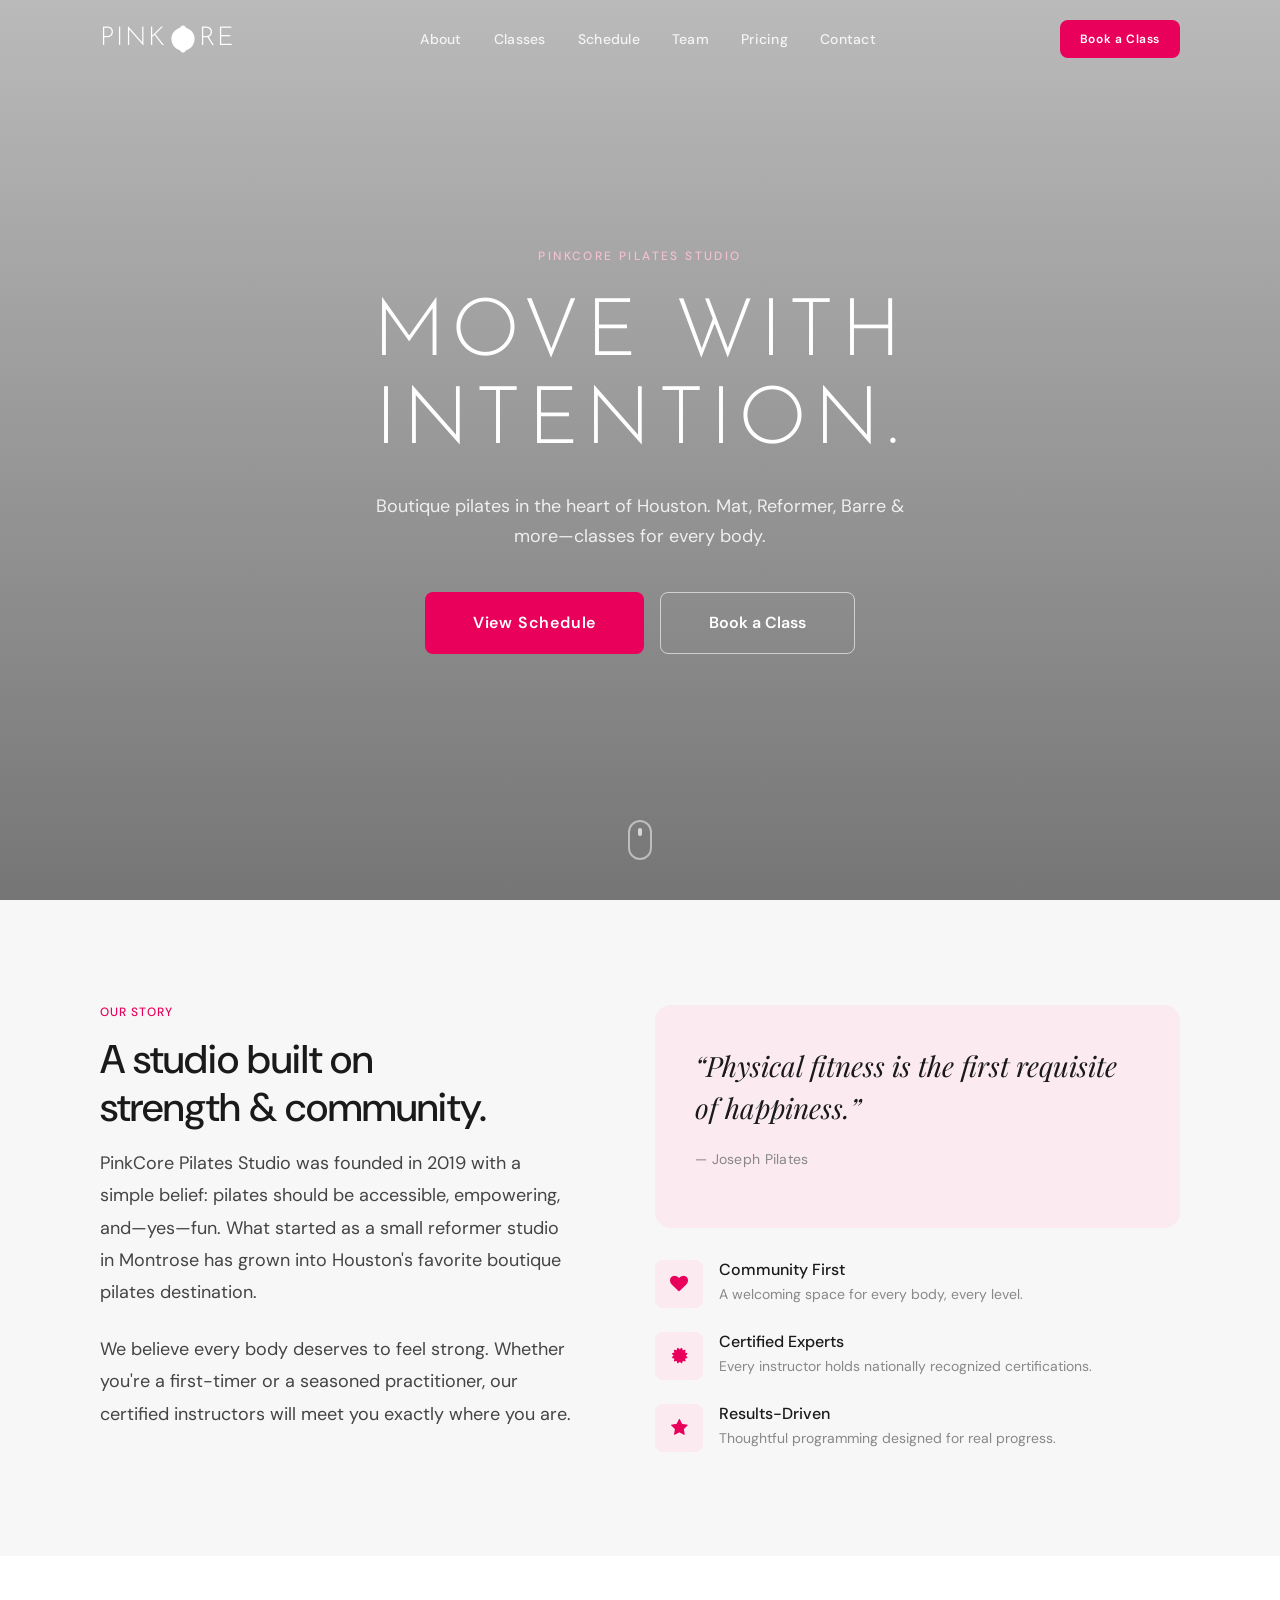
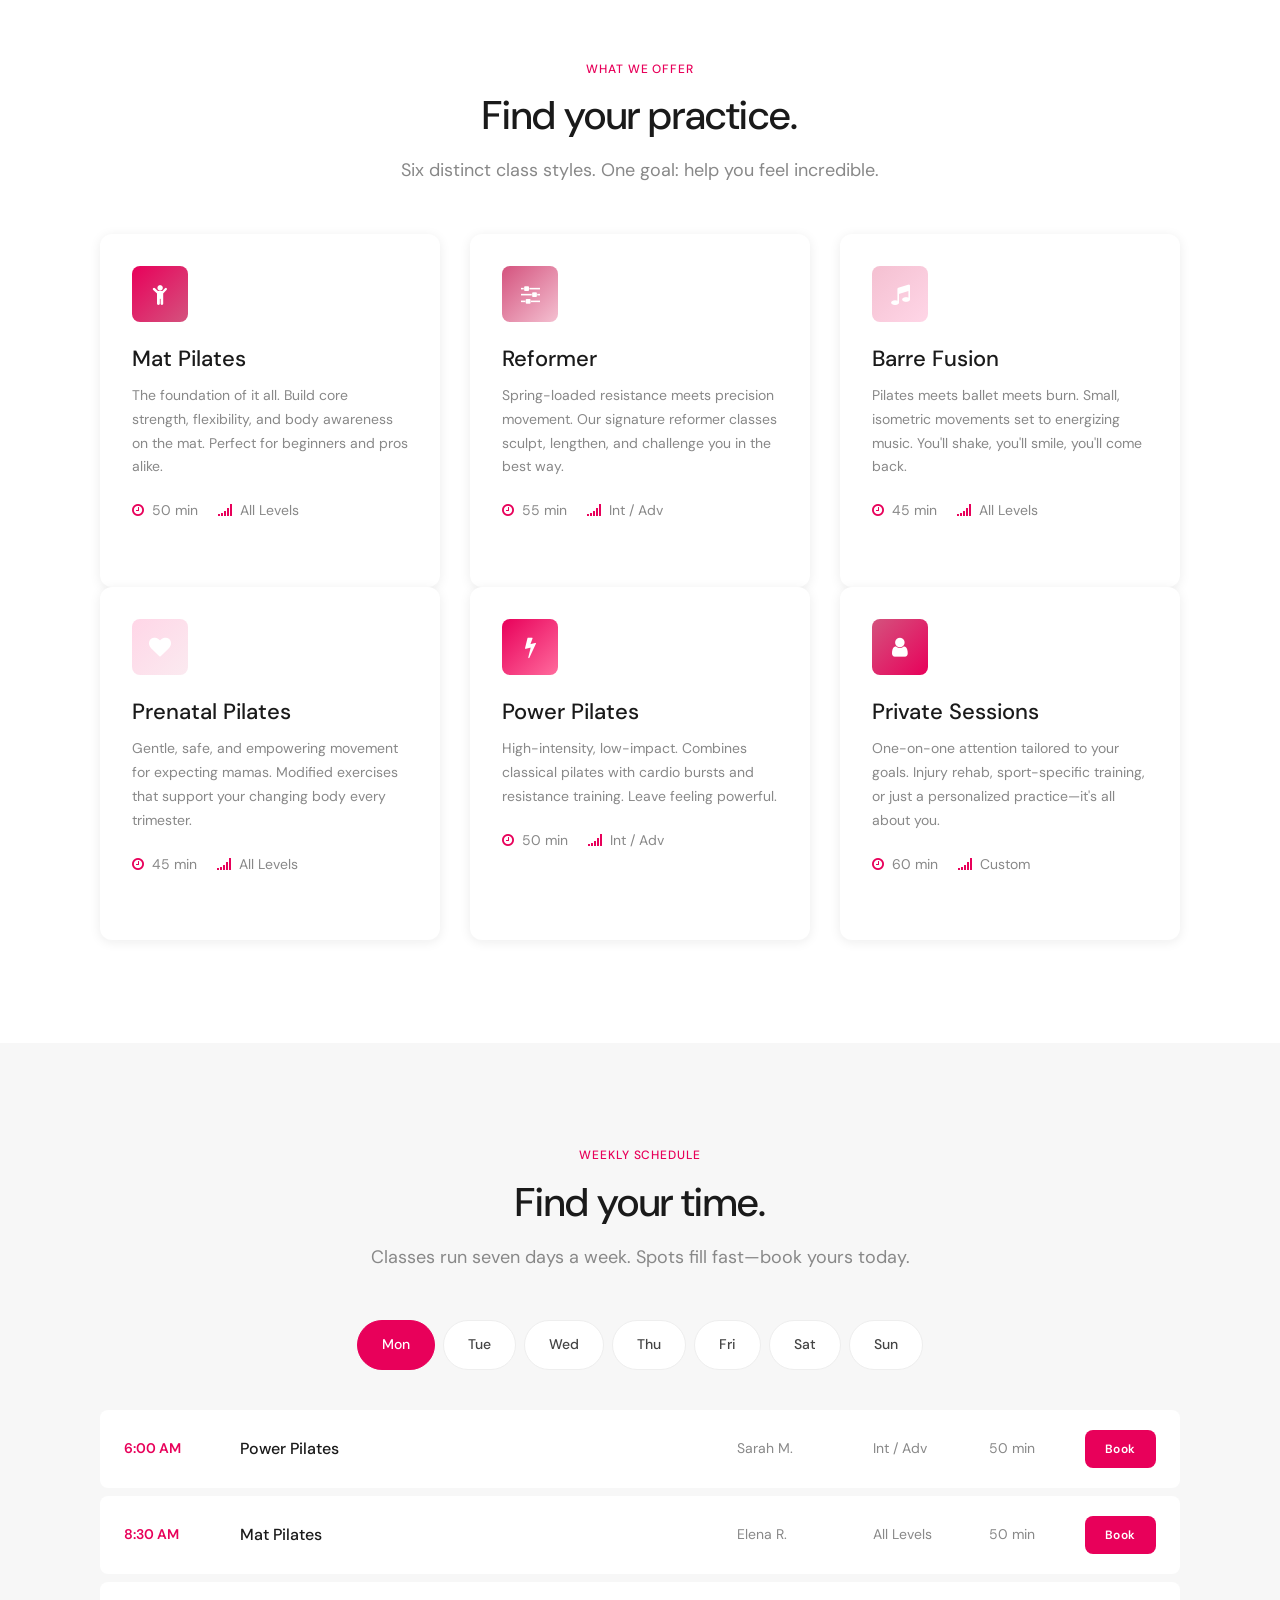
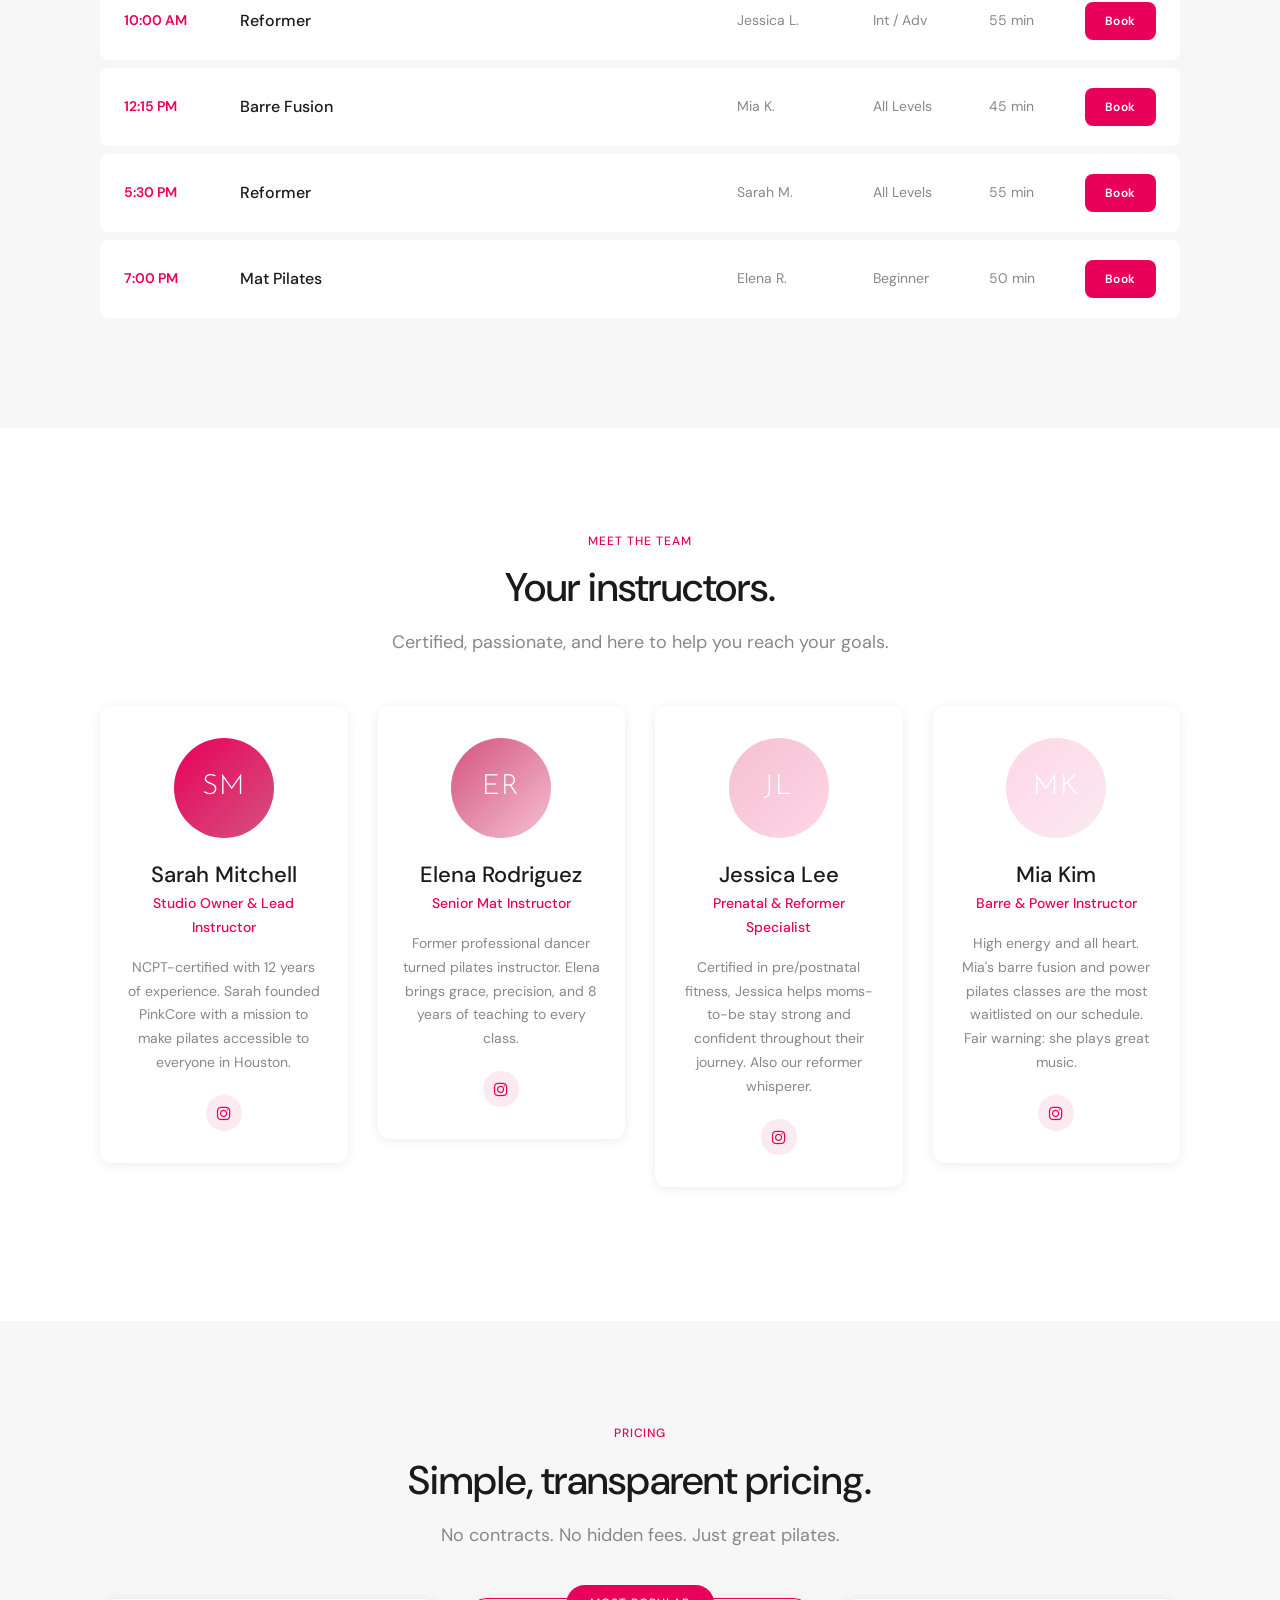
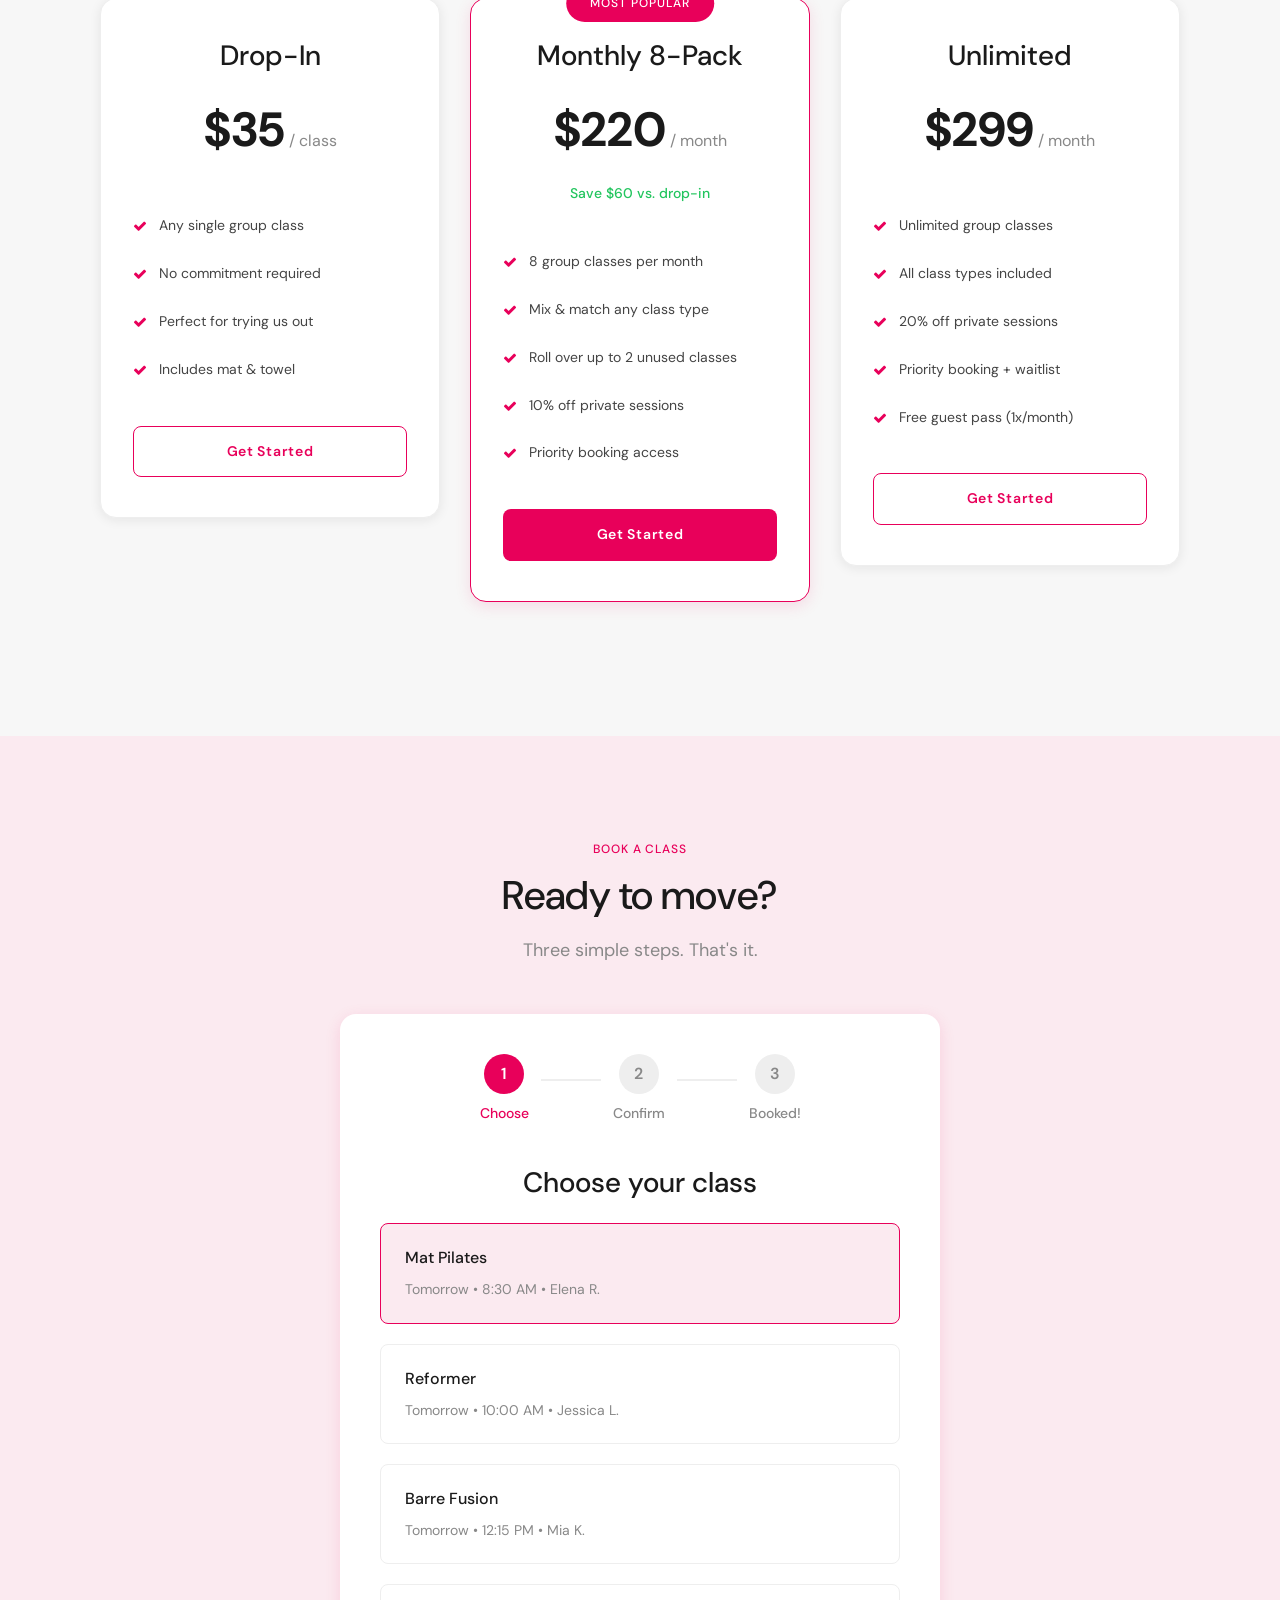
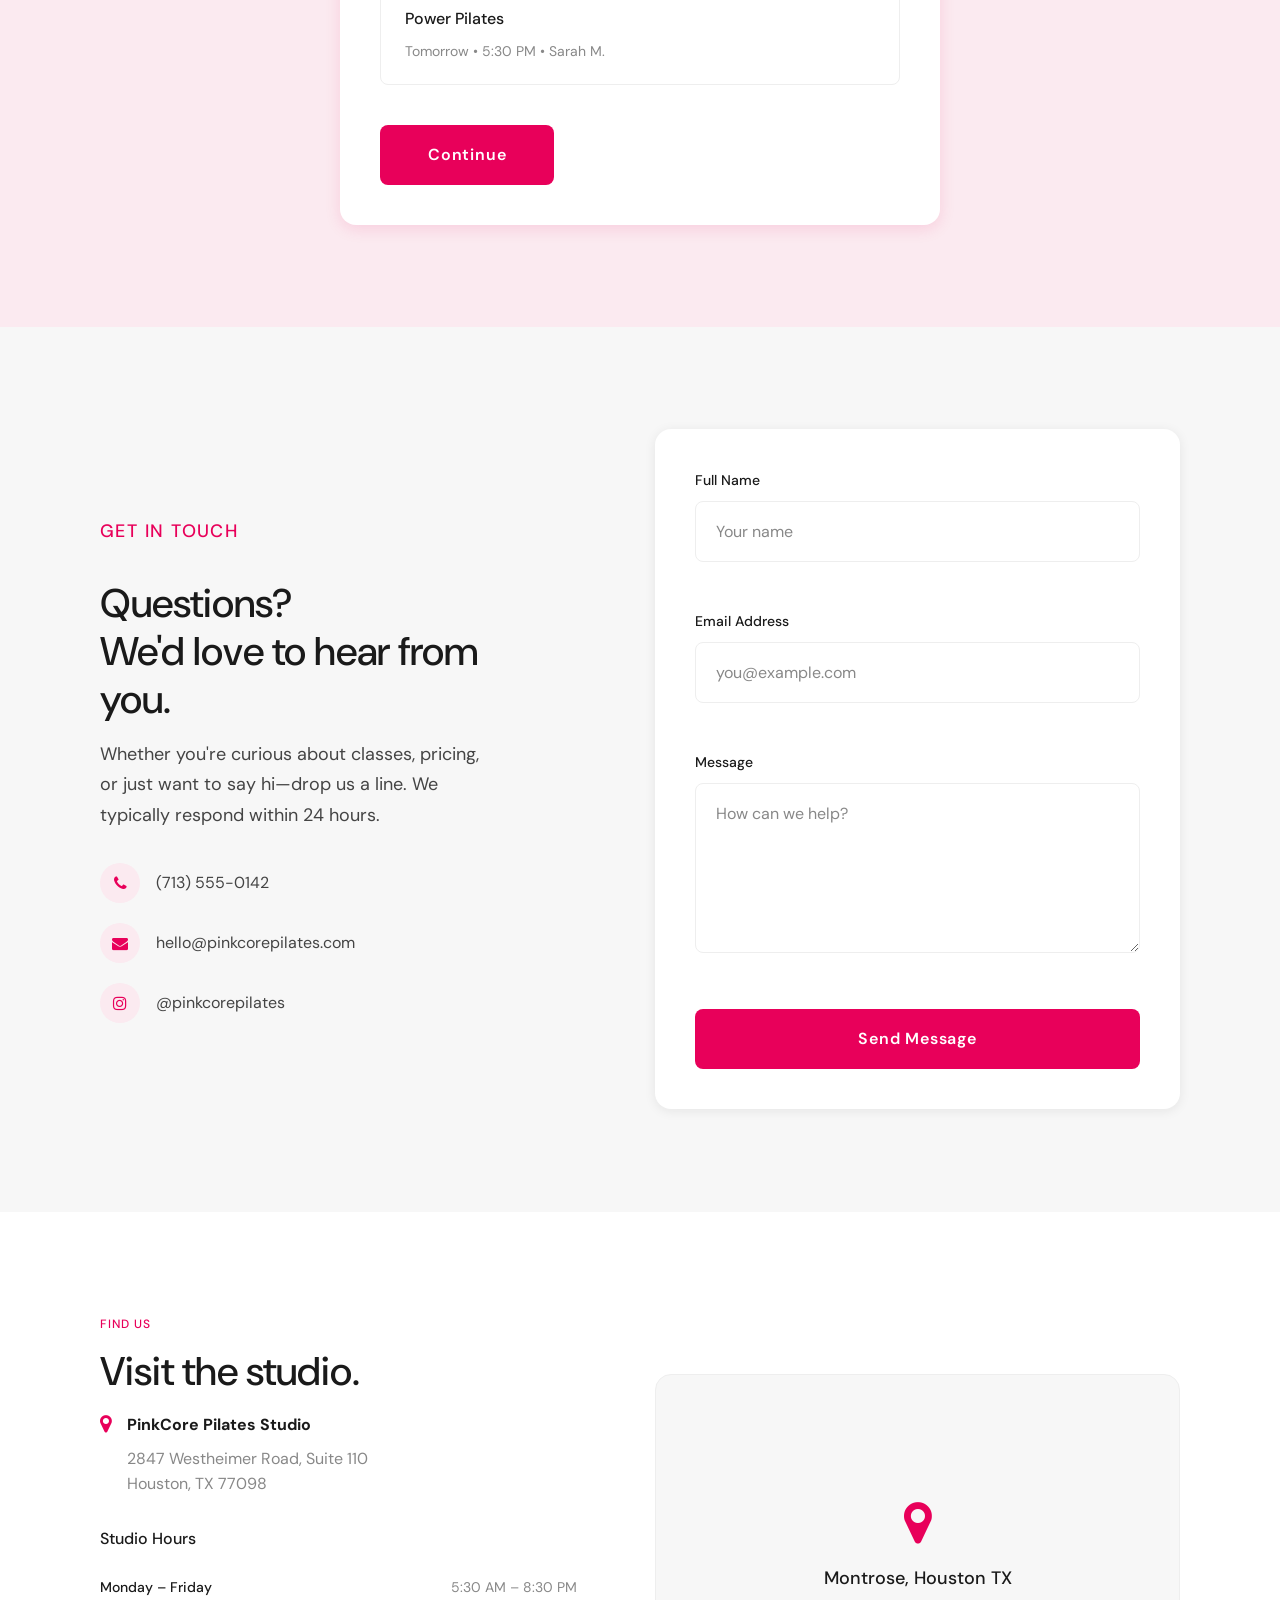
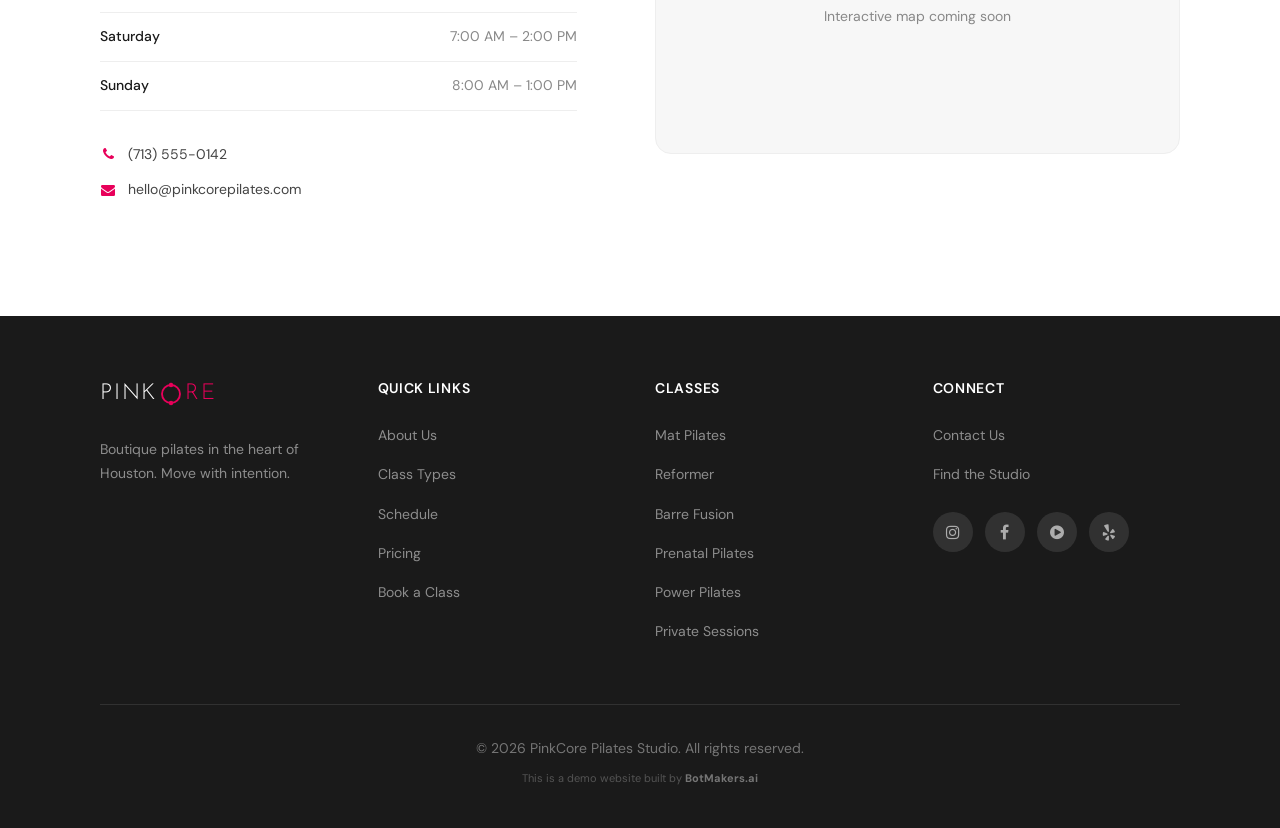
==== index.html @ 5d44932d "feat: build PinkCore Pilates Studio demo website Complete single-page static site with 11 sections: " ====
<!DOCTYPE html>
<html lang="en">
<head>
  <meta charset="UTF-8">
  <meta name="viewport" content="width=device-width, initial-scale=1.0">
  <title>PinkCore Pilates Studio — Houston, TX</title>
  <meta name="description" content="Boutique pilates studio in Houston, TX. Mat, Reformer, Barre, Prenatal & Private sessions. Book your class today.">

  <!-- Fonts -->
  <link rel="preconnect" href="https://fonts.googleapis.com">
  <link rel="preconnect" href="https://fonts.gstatic.com" crossorigin>
  <link href="https://fonts.googleapis.com/css2?family=DM+Sans:ital,opsz,wght@0,9..40,300;0,9..40,400;0,9..40,500;0,9..40,600;0,9..40,700;1,9..40,400&family=Josefin+Sans:wght@300;400;600&family=Playfair+Display:ital,wght@0,400;0,500;1,400&display=swap" rel="stylesheet">

  <!-- CSS -->
  <link rel="stylesheet" href="css/vendor/bootstrap.min.css">
  <link rel="stylesheet" href="css/vendor/font-awesome.min.css">
  <link rel="stylesheet" href="css/design-system.css">
  <link rel="stylesheet" href="css/studio.css">
</head>
<body>

  <!-- Skip to Content -->
  <a href="#main" class="skip-link">Skip to main content</a>

  <!-- ============================================
       NAVIGATION
       ============================================ -->
  <nav class="site-nav" id="site-nav">
    <div class="container">
      <div class="nav-inner">
        <!-- Logo -->
        <a href="#" class="pinkcore-logo nav-logo" aria-label="PinkCore Pilates Studio — Home">
          <span class="logo-pink">PINK</span>
          <svg class="logo-ring" width="28" height="28" viewBox="0 0 32 32" fill="none" xmlns="http://www.w3.org/2000/svg">
            <circle cx="16" cy="16" r="12" stroke="#E8005A" stroke-width="2.5"/>
            <circle cx="16" cy="4" r="3" fill="#E8005A"/>
            <circle cx="16" cy="28" r="3" fill="#E8005A"/>
          </svg>
          <span class="logo-core">RE</span>
        </a>

        <!-- Desktop Nav Links -->
        <ul class="nav-links" id="nav-links">
          <li><a href="#about">About</a></li>
          <li><a href="#classes">Classes</a></li>
          <li><a href="#schedule">Schedule</a></li>
          <li><a href="#instructors">Team</a></li>
          <li><a href="#pricing">Pricing</a></li>
          <li><a href="#contact">Contact</a></li>
        </ul>

        <!-- CTA + Hamburger -->
        <div class="nav-actions">
          <a href="#booking" class="btn-primary btn-sm nav-cta">Book a Class</a>
          <button class="hamburger" id="hamburger" aria-label="Open menu" aria-expanded="false">
            <span></span>
            <span></span>
            <span></span>
          </button>
        </div>
      </div>
    </div>
  </nav>

  <!-- Mobile Menu Overlay -->
  <div class="mobile-menu" id="mobile-menu" aria-hidden="true">
    <ul class="mobile-nav-links">
      <li><a href="#about">About</a></li>
      <li><a href="#classes">Classes</a></li>
      <li><a href="#schedule">Schedule</a></li>
      <li><a href="#instructors">Team</a></li>
      <li><a href="#pricing">Pricing</a></li>
      <li><a href="#contact">Contact</a></li>
    </ul>
    <a href="#booking" class="btn-primary btn-lg mobile-cta">Book a Class</a>
  </div>

  <main id="main">

    <!-- ============================================
         SECTION 1: HERO
         ============================================ -->
    <section class="hero" id="hero">
      <div class="hero-video-wrap">
        <video class="hero-video" autoplay muted loop playsinline>
          <source src="assets/studio-hero.mp4" type="video/mp4">
        </video>
        <div class="hero-overlay"></div>
      </div>
      <div class="hero-content">
        <p class="hero-label animate-on-scroll">PINKCORE PILATES STUDIO</p>
        <h1 class="hero-headline animate-on-scroll">Move with intention.</h1>
        <p class="hero-sub animate-on-scroll">Boutique pilates in the heart of Houston. Mat, Reformer, Barre &amp; more&mdash;classes for every body.</p>
        <div class="hero-ctas animate-on-scroll">
          <a href="#schedule" class="btn-primary btn-lg">View Schedule</a>
          <a href="#booking" class="btn-ghost btn-lg">Book a Class</a>
        </div>
      </div>
      <div class="hero-scroll-hint" aria-hidden="true">
        <span></span>
      </div>
    </section>

    <!-- ============================================
         SECTION 2: ABOUT
         ============================================ -->
    <section class="section about" id="about">
      <div class="container">
        <div class="row align-items-center">
          <div class="col-lg-6">
            <div class="about-content animate-on-scroll">
              <p class="section-label">OUR STORY</p>
              <h2 class="section-title">A studio built on<br>strength &amp; community.</h2>
              <p class="about-text">PinkCore Pilates Studio was founded in 2019 with a simple belief: pilates should be accessible, empowering, and&mdash;yes&mdash;fun. What started as a small reformer studio in Montrose has grown into Houston's favorite boutique pilates destination.</p>
              <p class="about-text">We believe every body deserves to feel strong. Whether you're a first-timer or a seasoned practitioner, our certified instructors will meet you exactly where you are.</p>
            </div>
          </div>
          <div class="col-lg-6">
            <div class="about-quote-card animate-on-scroll">
              <blockquote class="pull-quote">
                <p>&ldquo;Physical fitness is the first requisite of happiness.&rdquo;</p>
                <cite>&mdash; Joseph Pilates</cite>
              </blockquote>
            </div>
            <div class="about-values animate-on-scroll">
              <div class="value-item">
                <div class="value-icon"><i class="fa fa-heart"></i></div>
                <div>
                  <h4>Community First</h4>
                  <p>A welcoming space for every body, every level.</p>
                </div>
              </div>
              <div class="value-item">
                <div class="value-icon"><i class="fa fa-certificate"></i></div>
                <div>
                  <h4>Certified Experts</h4>
                  <p>Every instructor holds nationally recognized certifications.</p>
                </div>
              </div>
              <div class="value-item">
                <div class="value-icon"><i class="fa fa-star"></i></div>
                <div>
                  <h4>Results-Driven</h4>
                  <p>Thoughtful programming designed for real progress.</p>
                </div>
              </div>
            </div>
          </div>
        </div>
      </div>
    </section>

    <!-- ============================================
         SECTION 3: CLASS TYPES
         ============================================ -->
    <section class="section classes" id="classes">
      <div class="container">
        <div class="section-header text-center animate-on-scroll">
          <p class="section-label">WHAT WE OFFER</p>
          <h2 class="section-title">Find your practice.</h2>
          <p class="section-subtitle">Six distinct class styles. One goal: help you feel incredible.</p>
        </div>
        <div class="row class-grid">
          <!-- Mat Pilates -->
          <div class="col-md-6 col-lg-4">
            <div class="class-card animate-on-scroll">
              <div class="class-card-icon" style="background: linear-gradient(135deg, var(--color-hot-pink), var(--color-core-pink));">
                <i class="fa fa-child"></i>
              </div>
              <h3>Mat Pilates</h3>
              <p>The foundation of it all. Build core strength, flexibility, and body awareness on the mat. Perfect for beginners and pros alike.</p>
              <div class="class-meta">
                <span><i class="fa fa-clock-o"></i> 50 min</span>
                <span><i class="fa fa-signal"></i> All Levels</span>
              </div>
            </div>
          </div>
          <!-- Reformer -->
          <div class="col-md-6 col-lg-4">
            <div class="class-card animate-on-scroll">
              <div class="class-card-icon" style="background: linear-gradient(135deg, var(--color-core-pink), var(--color-blush));">
                <i class="fa fa-sliders"></i>
              </div>
              <h3>Reformer</h3>
              <p>Spring-loaded resistance meets precision movement. Our signature reformer classes sculpt, lengthen, and challenge you in the best way.</p>
              <div class="class-meta">
                <span><i class="fa fa-clock-o"></i> 55 min</span>
                <span><i class="fa fa-signal"></i> Int / Adv</span>
              </div>
            </div>
          </div>
          <!-- Barre Fusion -->
          <div class="col-md-6 col-lg-4">
            <div class="class-card animate-on-scroll">
              <div class="class-card-icon" style="background: linear-gradient(135deg, var(--color-blush), var(--color-candy));">
                <i class="fa fa-music"></i>
              </div>
              <h3>Barre Fusion</h3>
              <p>Pilates meets ballet meets burn. Small, isometric movements set to energizing music. You'll shake, you'll smile, you'll come back.</p>
              <div class="class-meta">
                <span><i class="fa fa-clock-o"></i> 45 min</span>
                <span><i class="fa fa-signal"></i> All Levels</span>
              </div>
            </div>
          </div>
          <!-- Prenatal -->
          <div class="col-md-6 col-lg-4">
            <div class="class-card animate-on-scroll">
              <div class="class-card-icon" style="background: linear-gradient(135deg, var(--color-candy), var(--color-petal));">
                <i class="fa fa-heart"></i>
              </div>
              <h3>Prenatal Pilates</h3>
              <p>Gentle, safe, and empowering movement for expecting mamas. Modified exercises that support your changing body every trimester.</p>
              <div class="class-meta">
                <span><i class="fa fa-clock-o"></i> 45 min</span>
                <span><i class="fa fa-signal"></i> All Levels</span>
              </div>
            </div>
          </div>
          <!-- Power Pilates -->
          <div class="col-md-6 col-lg-4">
            <div class="class-card animate-on-scroll">
              <div class="class-card-icon" style="background: linear-gradient(135deg, var(--color-hot-pink), #FF6B9D);">
                <i class="fa fa-bolt"></i>
              </div>
              <h3>Power Pilates</h3>
              <p>High-intensity, low-impact. Combines classical pilates with cardio bursts and resistance training. Leave feeling powerful.</p>
              <div class="class-meta">
                <span><i class="fa fa-clock-o"></i> 50 min</span>
                <span><i class="fa fa-signal"></i> Int / Adv</span>
              </div>
            </div>
          </div>
          <!-- Private Sessions -->
          <div class="col-md-6 col-lg-4">
            <div class="class-card animate-on-scroll">
              <div class="class-card-icon" style="background: linear-gradient(135deg, var(--color-core-pink), var(--color-hot-pink));">
                <i class="fa fa-user"></i>
              </div>
              <h3>Private Sessions</h3>
              <p>One-on-one attention tailored to your goals. Injury rehab, sport-specific training, or just a personalized practice&mdash;it's all about you.</p>
              <div class="class-meta">
                <span><i class="fa fa-clock-o"></i> 60 min</span>
                <span><i class="fa fa-signal"></i> Custom</span>
              </div>
            </div>
          </div>
        </div>
      </div>
    </section>

    <!-- ============================================
         SECTION 4: SCHEDULE
         ============================================ -->
    <section class="section schedule" id="schedule">
      <div class="container">
        <div class="section-header text-center animate-on-scroll">
          <p class="section-label">WEEKLY SCHEDULE</p>
          <h2 class="section-title">Find your time.</h2>
          <p class="section-subtitle">Classes run seven days a week. Spots fill fast&mdash;book yours today.</p>
        </div>

        <!-- Day Tabs -->
        <div class="schedule-tabs animate-on-scroll">
          <button class="schedule-tab active" data-day="monday">Mon</button>
          <button class="schedule-tab" data-day="tuesday">Tue</button>
          <button class="schedule-tab" data-day="wednesday">Wed</button>
          <button class="schedule-tab" data-day="thursday">Thu</button>
          <button class="schedule-tab" data-day="friday">Fri</button>
          <button class="schedule-tab" data-day="saturday">Sat</button>
          <button class="schedule-tab" data-day="sunday">Sun</button>
        </div>

        <!-- Schedule Table -->
        <div class="schedule-table animate-on-scroll">
          <!-- Monday -->
          <div class="schedule-day active" id="schedule-monday">
            <div class="schedule-row">
              <span class="schedule-time">6:00 AM</span>
              <span class="schedule-class">Power Pilates</span>
              <span class="schedule-instructor">Sarah M.</span>
              <span class="schedule-level">Int / Adv</span>
              <span class="schedule-duration">50 min</span>
              <a href="#booking" class="btn-primary btn-sm">Book</a>
            </div>
            <div class="schedule-row">
              <span class="schedule-time">8:30 AM</span>
              <span class="schedule-class">Mat Pilates</span>
              <span class="schedule-instructor">Elena R.</span>
              <span class="schedule-level">All Levels</span>
              <span class="schedule-duration">50 min</span>
              <a href="#booking" class="btn-primary btn-sm">Book</a>
            </div>
            <div class="schedule-row">
              <span class="schedule-time">10:00 AM</span>
              <span class="schedule-class">Reformer</span>
              <span class="schedule-instructor">Jessica L.</span>
              <span class="schedule-level">Int / Adv</span>
              <span class="schedule-duration">55 min</span>
              <a href="#booking" class="btn-primary btn-sm">Book</a>
            </div>
            <div class="schedule-row">
              <span class="schedule-time">12:15 PM</span>
              <span class="schedule-class">Barre Fusion</span>
              <span class="schedule-instructor">Mia K.</span>
              <span class="schedule-level">All Levels</span>
              <span class="schedule-duration">45 min</span>
              <a href="#booking" class="btn-primary btn-sm">Book</a>
            </div>
            <div class="schedule-row">
              <span class="schedule-time">5:30 PM</span>
              <span class="schedule-class">Reformer</span>
              <span class="schedule-instructor">Sarah M.</span>
              <span class="schedule-level">All Levels</span>
              <span class="schedule-duration">55 min</span>
              <a href="#booking" class="btn-primary btn-sm">Book</a>
            </div>
            <div class="schedule-row">
              <span class="schedule-time">7:00 PM</span>
              <span class="schedule-class">Mat Pilates</span>
              <span class="schedule-instructor">Elena R.</span>
              <span class="schedule-level">Beginner</span>
              <span class="schedule-duration">50 min</span>
              <a href="#booking" class="btn-primary btn-sm">Book</a>
            </div>
          </div>

          <!-- Tuesday -->
          <div class="schedule-day" id="schedule-tuesday">
            <div class="schedule-row">
              <span class="schedule-time">6:00 AM</span>
              <span class="schedule-class">Mat Pilates</span>
              <span class="schedule-instructor">Elena R.</span>
              <span class="schedule-level">All Levels</span>
              <span class="schedule-duration">50 min</span>
              <a href="#booking" class="btn-primary btn-sm">Book</a>
            </div>
            <div class="schedule-row">
              <span class="schedule-time">9:00 AM</span>
              <span class="schedule-class">Prenatal Pilates</span>
              <span class="schedule-instructor">Jessica L.</span>
              <span class="schedule-level">All Levels</span>
              <span class="schedule-duration">45 min</span>
              <a href="#booking" class="btn-primary btn-sm">Book</a>
            </div>
            <div class="schedule-row">
              <span class="schedule-time">10:30 AM</span>
              <span class="schedule-class">Reformer</span>
              <span class="schedule-instructor">Sarah M.</span>
              <span class="schedule-level">Int / Adv</span>
              <span class="schedule-duration">55 min</span>
              <a href="#booking" class="btn-primary btn-sm">Book</a>
            </div>
            <div class="schedule-row">
              <span class="schedule-time">12:00 PM</span>
              <span class="schedule-class">Power Pilates</span>
              <span class="schedule-instructor">Mia K.</span>
              <span class="schedule-level">Int / Adv</span>
              <span class="schedule-duration">50 min</span>
              <a href="#booking" class="btn-primary btn-sm">Book</a>
            </div>
            <div class="schedule-row">
              <span class="schedule-time">5:30 PM</span>
              <span class="schedule-class">Barre Fusion</span>
              <span class="schedule-instructor">Mia K.</span>
              <span class="schedule-level">All Levels</span>
              <span class="schedule-duration">45 min</span>
              <a href="#booking" class="btn-primary btn-sm">Book</a>
            </div>
            <div class="schedule-row">
              <span class="schedule-time">7:00 PM</span>
              <span class="schedule-class">Reformer</span>
              <span class="schedule-instructor">Elena R.</span>
              <span class="schedule-level">All Levels</span>
              <span class="schedule-duration">55 min</span>
              <a href="#booking" class="btn-primary btn-sm">Book</a>
            </div>
          </div>

          <!-- Wednesday -->
          <div class="schedule-day" id="schedule-wednesday">
            <div class="schedule-row">
              <span class="schedule-time">6:00 AM</span>
              <span class="schedule-class">Power Pilates</span>
              <span class="schedule-instructor">Sarah M.</span>
              <span class="schedule-level">Int / Adv</span>
              <span class="schedule-duration">50 min</span>
              <a href="#booking" class="btn-primary btn-sm">Book</a>
            </div>
            <div class="schedule-row">
              <span class="schedule-time">8:30 AM</span>
              <span class="schedule-class">Mat Pilates</span>
              <span class="schedule-instructor">Jessica L.</span>
              <span class="schedule-level">Beginner</span>
              <span class="schedule-duration">50 min</span>
              <a href="#booking" class="btn-primary btn-sm">Book</a>
            </div>
            <div class="schedule-row">
              <span class="schedule-time">10:00 AM</span>
              <span class="schedule-class">Reformer</span>
              <span class="schedule-instructor">Elena R.</span>
              <span class="schedule-level">All Levels</span>
              <span class="schedule-duration">55 min</span>
              <a href="#booking" class="btn-primary btn-sm">Book</a>
            </div>
            <div class="schedule-row">
              <span class="schedule-time">12:15 PM</span>
              <span class="schedule-class">Barre Fusion</span>
              <span class="schedule-instructor">Mia K.</span>
              <span class="schedule-level">All Levels</span>
              <span class="schedule-duration">45 min</span>
              <a href="#booking" class="btn-primary btn-sm">Book</a>
            </div>
            <div class="schedule-row">
              <span class="schedule-time">5:30 PM</span>
              <span class="schedule-class">Mat Pilates</span>
              <span class="schedule-instructor">Sarah M.</span>
              <span class="schedule-level">All Levels</span>
              <span class="schedule-duration">50 min</span>
              <a href="#booking" class="btn-primary btn-sm">Book</a>
            </div>
            <div class="schedule-row">
              <span class="schedule-time">7:00 PM</span>
              <span class="schedule-class">Reformer</span>
              <span class="schedule-instructor">Jessica L.</span>
              <span class="schedule-level">Int / Adv</span>
              <span class="schedule-duration">55 min</span>
              <a href="#booking" class="btn-primary btn-sm">Book</a>
            </div>
          </div>

          <!-- Thursday -->
          <div class="schedule-day" id="schedule-thursday">
            <div class="schedule-row">
              <span class="schedule-time">6:00 AM</span>
              <span class="schedule-class">Mat Pilates</span>
              <span class="schedule-instructor">Elena R.</span>
              <span class="schedule-level">All Levels</span>
              <span class="schedule-duration">50 min</span>
              <a href="#booking" class="btn-primary btn-sm">Book</a>
            </div>
            <div class="schedule-row">
              <span class="schedule-time">9:00 AM</span>
              <span class="schedule-class">Prenatal Pilates</span>
              <span class="schedule-instructor">Jessica L.</span>
              <span class="schedule-level">All Levels</span>
              <span class="schedule-duration">45 min</span>
              <a href="#booking" class="btn-primary btn-sm">Book</a>
            </div>
            <div class="schedule-row">
              <span class="schedule-time">10:30 AM</span>
              <span class="schedule-class">Power Pilates</span>
              <span class="schedule-instructor">Sarah M.</span>
              <span class="schedule-level">Int / Adv</span>
              <span class="schedule-duration">50 min</span>
              <a href="#booking" class="btn-primary btn-sm">Book</a>
            </div>
            <div class="schedule-row">
              <span class="schedule-time">12:00 PM</span>
              <span class="schedule-class">Reformer</span>
              <span class="schedule-instructor">Mia K.</span>
              <span class="schedule-level">All Levels</span>
              <span class="schedule-duration">55 min</span>
              <a href="#booking" class="btn-primary btn-sm">Book</a>
            </div>
            <div class="schedule-row">
              <span class="schedule-time">5:30 PM</span>
              <span class="schedule-class">Barre Fusion</span>
              <span class="schedule-instructor">Mia K.</span>
              <span class="schedule-level">All Levels</span>
              <span class="schedule-duration">45 min</span>
              <a href="#booking" class="btn-primary btn-sm">Book</a>
            </div>
            <div class="schedule-row">
              <span class="schedule-time">7:00 PM</span>
              <span class="schedule-class">Mat Pilates</span>
              <span class="schedule-instructor">Elena R.</span>
              <span class="schedule-level">Beginner</span>
              <span class="schedule-duration">50 min</span>
              <a href="#booking" class="btn-primary btn-sm">Book</a>
            </div>
          </div>

          <!-- Friday -->
          <div class="schedule-day" id="schedule-friday">
            <div class="schedule-row">
              <span class="schedule-time">6:00 AM</span>
              <span class="schedule-class">Power Pilates</span>
              <span class="schedule-instructor">Sarah M.</span>
              <span class="schedule-level">Int / Adv</span>
              <span class="schedule-duration">50 min</span>
              <a href="#booking" class="btn-primary btn-sm">Book</a>
            </div>
            <div class="schedule-row">
              <span class="schedule-time">8:30 AM</span>
              <span class="schedule-class">Reformer</span>
              <span class="schedule-instructor">Jessica L.</span>
              <span class="schedule-level">All Levels</span>
              <span class="schedule-duration">55 min</span>
              <a href="#booking" class="btn-primary btn-sm">Book</a>
            </div>
            <div class="schedule-row">
              <span class="schedule-time">10:00 AM</span>
              <span class="schedule-class">Mat Pilates</span>
              <span class="schedule-instructor">Elena R.</span>
              <span class="schedule-level">All Levels</span>
              <span class="schedule-duration">50 min</span>
              <a href="#booking" class="btn-primary btn-sm">Book</a>
            </div>
            <div class="schedule-row">
              <span class="schedule-time">12:15 PM</span>
              <span class="schedule-class">Barre Fusion</span>
              <span class="schedule-instructor">Mia K.</span>
              <span class="schedule-level">All Levels</span>
              <span class="schedule-duration">45 min</span>
              <a href="#booking" class="btn-primary btn-sm">Book</a>
            </div>
            <div class="schedule-row">
              <span class="schedule-time">4:30 PM</span>
              <span class="schedule-class">Mat Pilates</span>
              <span class="schedule-instructor">Sarah M.</span>
              <span class="schedule-level">Beginner</span>
              <span class="schedule-duration">50 min</span>
              <a href="#booking" class="btn-primary btn-sm">Book</a>
            </div>
          </div>

          <!-- Saturday -->
          <div class="schedule-day" id="schedule-saturday">
            <div class="schedule-row">
              <span class="schedule-time">8:00 AM</span>
              <span class="schedule-class">Power Pilates</span>
              <span class="schedule-instructor">Sarah M.</span>
              <span class="schedule-level">All Levels</span>
              <span class="schedule-duration">50 min</span>
              <a href="#booking" class="btn-primary btn-sm">Book</a>
            </div>
            <div class="schedule-row">
              <span class="schedule-time">9:30 AM</span>
              <span class="schedule-class">Reformer</span>
              <span class="schedule-instructor">Elena R.</span>
              <span class="schedule-level">All Levels</span>
              <span class="schedule-duration">55 min</span>
              <a href="#booking" class="btn-primary btn-sm">Book</a>
            </div>
            <div class="schedule-row">
              <span class="schedule-time">11:00 AM</span>
              <span class="schedule-class">Barre Fusion</span>
              <span class="schedule-instructor">Mia K.</span>
              <span class="schedule-level">All Levels</span>
              <span class="schedule-duration">45 min</span>
              <a href="#booking" class="btn-primary btn-sm">Book</a>
            </div>
            <div class="schedule-row">
              <span class="schedule-time">12:30 PM</span>
              <span class="schedule-class">Mat Pilates</span>
              <span class="schedule-instructor">Jessica L.</span>
              <span class="schedule-level">Beginner</span>
              <span class="schedule-duration">50 min</span>
              <a href="#booking" class="btn-primary btn-sm">Book</a>
            </div>
          </div>

          <!-- Sunday -->
          <div class="schedule-day" id="schedule-sunday">
            <div class="schedule-row">
              <span class="schedule-time">9:00 AM</span>
              <span class="schedule-class">Mat Pilates</span>
              <span class="schedule-instructor">Elena R.</span>
              <span class="schedule-level">All Levels</span>
              <span class="schedule-duration">50 min</span>
              <a href="#booking" class="btn-primary btn-sm">Book</a>
            </div>
            <div class="schedule-row">
              <span class="schedule-time">10:30 AM</span>
              <span class="schedule-class">Reformer</span>
              <span class="schedule-instructor">Sarah M.</span>
              <span class="schedule-level">All Levels</span>
              <span class="schedule-duration">55 min</span>
              <a href="#booking" class="btn-primary btn-sm">Book</a>
            </div>
            <div class="schedule-row">
              <span class="schedule-time">12:00 PM</span>
              <span class="schedule-class">Prenatal Pilates</span>
              <span class="schedule-instructor">Jessica L.</span>
              <span class="schedule-level">All Levels</span>
              <span class="schedule-duration">45 min</span>
              <a href="#booking" class="btn-primary btn-sm">Book</a>
            </div>
          </div>
        </div>
      </div>
    </section>

    <!-- ============================================
         SECTION 5: INSTRUCTORS
         ============================================ -->
    <section class="section instructors" id="instructors">
      <div class="container">
        <div class="section-header text-center animate-on-scroll">
          <p class="section-label">MEET THE TEAM</p>
          <h2 class="section-title">Your instructors.</h2>
          <p class="section-subtitle">Certified, passionate, and here to help you reach your goals.</p>
        </div>
        <div class="row instructor-grid">
          <!-- Sarah M. -->
          <div class="col-sm-6 col-lg-3">
            <div class="instructor-card animate-on-scroll">
              <div class="instructor-avatar" style="background: linear-gradient(135deg, var(--color-hot-pink), var(--color-core-pink));">
                <span class="avatar-initials">SM</span>
              </div>
              <h3>Sarah Mitchell</h3>
              <p class="instructor-role">Studio Owner &amp; Lead Instructor</p>
              <p class="instructor-bio">NCPT-certified with 12 years of experience. Sarah founded PinkCore with a mission to make pilates accessible to everyone in Houston.</p>
              <div class="instructor-social">
                <a href="#" aria-label="Sarah's Instagram"><i class="fa fa-instagram"></i></a>
              </div>
            </div>
          </div>
          <!-- Elena R. -->
          <div class="col-sm-6 col-lg-3">
            <div class="instructor-card animate-on-scroll">
              <div class="instructor-avatar" style="background: linear-gradient(135deg, var(--color-core-pink), var(--color-blush));">
                <span class="avatar-initials">ER</span>
              </div>
              <h3>Elena Rodriguez</h3>
              <p class="instructor-role">Senior Mat Instructor</p>
              <p class="instructor-bio">Former professional dancer turned pilates instructor. Elena brings grace, precision, and 8 years of teaching to every class.</p>
              <div class="instructor-social">
                <a href="#" aria-label="Elena's Instagram"><i class="fa fa-instagram"></i></a>
              </div>
            </div>
          </div>
          <!-- Jessica L. -->
          <div class="col-sm-6 col-lg-3">
            <div class="instructor-card animate-on-scroll">
              <div class="instructor-avatar" style="background: linear-gradient(135deg, var(--color-blush), var(--color-candy));">
                <span class="avatar-initials">JL</span>
              </div>
              <h3>Jessica Lee</h3>
              <p class="instructor-role">Prenatal &amp; Reformer Specialist</p>
              <p class="instructor-bio">Certified in pre/postnatal fitness, Jessica helps moms-to-be stay strong and confident throughout their journey. Also our reformer whisperer.</p>
              <div class="instructor-social">
                <a href="#" aria-label="Jessica's Instagram"><i class="fa fa-instagram"></i></a>
              </div>
            </div>
          </div>
          <!-- Mia K. -->
          <div class="col-sm-6 col-lg-3">
            <div class="instructor-card animate-on-scroll">
              <div class="instructor-avatar" style="background: linear-gradient(135deg, var(--color-candy), var(--color-petal));">
                <span class="avatar-initials">MK</span>
              </div>
              <h3>Mia Kim</h3>
              <p class="instructor-role">Barre &amp; Power Instructor</p>
              <p class="instructor-bio">High energy and all heart. Mia's barre fusion and power pilates classes are the most waitlisted on our schedule. Fair warning: she plays great music.</p>
              <div class="instructor-social">
                <a href="#" aria-label="Mia's Instagram"><i class="fa fa-instagram"></i></a>
              </div>
            </div>
          </div>
        </div>
      </div>
    </section>

    <!-- ============================================
         SECTION 6: PRICING
         ============================================ -->
    <section class="section pricing" id="pricing">
      <div class="container">
        <div class="section-header text-center animate-on-scroll">
          <p class="section-label">PRICING</p>
          <h2 class="section-title">Simple, transparent pricing.</h2>
          <p class="section-subtitle">No contracts. No hidden fees. Just great pilates.</p>
        </div>
        <div class="row pricing-grid">
          <!-- Drop-in -->
          <div class="col-md-4">
            <div class="pricing-card animate-on-scroll">
              <div class="pricing-header">
                <h3>Drop-In</h3>
                <div class="pricing-price">
                  <span class="price-amount">$35</span>
                  <span class="price-period">/ class</span>
                </div>
              </div>
              <ul class="pricing-features">
                <li><i class="fa fa-check"></i> Any single group class</li>
                <li><i class="fa fa-check"></i> No commitment required</li>
                <li><i class="fa fa-check"></i> Perfect for trying us out</li>
                <li><i class="fa fa-check"></i> Includes mat &amp; towel</li>
              </ul>
              <a href="#booking" class="btn-secondary btn-block">Get Started</a>
            </div>
          </div>
          <!-- 8-Pack (Featured) -->
          <div class="col-md-4">
            <div class="pricing-card pricing-featured animate-on-scroll">
              <div class="pricing-badge">Most Popular</div>
              <div class="pricing-header">
                <h3>Monthly 8-Pack</h3>
                <div class="pricing-price">
                  <span class="price-amount">$220</span>
                  <span class="price-period">/ month</span>
                </div>
                <p class="price-savings">Save $60 vs. drop-in</p>
              </div>
              <ul class="pricing-features">
                <li><i class="fa fa-check"></i> 8 group classes per month</li>
                <li><i class="fa fa-check"></i> Mix &amp; match any class type</li>
                <li><i class="fa fa-check"></i> Roll over up to 2 unused classes</li>
                <li><i class="fa fa-check"></i> 10% off private sessions</li>
                <li><i class="fa fa-check"></i> Priority booking access</li>
              </ul>
              <a href="#booking" class="btn-primary btn-block">Get Started</a>
            </div>
          </div>
          <!-- Unlimited -->
          <div class="col-md-4">
            <div class="pricing-card animate-on-scroll">
              <div class="pricing-header">
                <h3>Unlimited</h3>
                <div class="pricing-price">
                  <span class="price-amount">$299</span>
                  <span class="price-period">/ month</span>
                </div>
              </div>
              <ul class="pricing-features">
                <li><i class="fa fa-check"></i> Unlimited group classes</li>
                <li><i class="fa fa-check"></i> All class types included</li>
                <li><i class="fa fa-check"></i> 20% off private sessions</li>
                <li><i class="fa fa-check"></i> Priority booking + waitlist</li>
                <li><i class="fa fa-check"></i> Free guest pass (1x/month)</li>
              </ul>
              <a href="#booking" class="btn-secondary btn-block">Get Started</a>
            </div>
          </div>
        </div>
      </div>
    </section>

    <!-- ============================================
         SECTION 7: MOCK BOOKING
         ============================================ -->
    <section class="section booking" id="booking">
      <div class="container">
        <div class="section-header text-center animate-on-scroll">
          <p class="section-label">BOOK A CLASS</p>
          <h2 class="section-title">Ready to move?</h2>
          <p class="section-subtitle">Three simple steps. That's it.</p>
        </div>

        <div class="booking-flow animate-on-scroll">
          <!-- Step indicators -->
          <div class="booking-steps">
            <div class="booking-step-indicator active" data-step="1">
              <span class="step-number">1</span>
              <span class="step-label">Choose</span>
            </div>
            <div class="booking-step-line"></div>
            <div class="booking-step-indicator" data-step="2">
              <span class="step-number">2</span>
              <span class="step-label">Confirm</span>
            </div>
            <div class="booking-step-line"></div>
            <div class="booking-step-indicator" data-step="3">
              <span class="step-number">3</span>
              <span class="step-label">Booked!</span>
            </div>
          </div>

          <!-- Step 1: Choose -->
          <div class="booking-panel active" id="booking-step-1">
            <h3>Choose your class</h3>
            <div class="booking-options">
              <label class="booking-option">
                <input type="radio" name="booking-class" value="mat" checked>
                <div class="booking-option-card">
                  <strong>Mat Pilates</strong>
                  <span>Tomorrow &bull; 8:30 AM &bull; Elena R.</span>
                </div>
              </label>
              <label class="booking-option">
                <input type="radio" name="booking-class" value="reformer">
                <div class="booking-option-card">
                  <strong>Reformer</strong>
                  <span>Tomorrow &bull; 10:00 AM &bull; Jessica L.</span>
                </div>
              </label>
              <label class="booking-option">
                <input type="radio" name="booking-class" value="barre">
                <div class="booking-option-card">
                  <strong>Barre Fusion</strong>
                  <span>Tomorrow &bull; 12:15 PM &bull; Mia K.</span>
                </div>
              </label>
              <label class="booking-option">
                <input type="radio" name="booking-class" value="power">
                <div class="booking-option-card">
                  <strong>Power Pilates</strong>
                  <span>Tomorrow &bull; 5:30 PM &bull; Sarah M.</span>
                </div>
              </label>
            </div>
            <button class="btn-primary btn-lg booking-next" data-next="2">Continue</button>
          </div>

          <!-- Step 2: Confirm -->
          <div class="booking-panel" id="booking-step-2">
            <h3>Confirm your details</h3>
            <div class="booking-summary">
              <div class="booking-summary-row">
                <span>Class</span>
                <strong id="booking-confirm-class">Mat Pilates</strong>
              </div>
              <div class="booking-summary-row">
                <span>Date</span>
                <strong>Tomorrow</strong>
              </div>
              <div class="booking-summary-row">
                <span>Time</span>
                <strong id="booking-confirm-time">8:30 AM</strong>
              </div>
              <div class="booking-summary-row">
                <span>Instructor</span>
                <strong id="booking-confirm-instructor">Elena R.</strong>
              </div>
              <div class="booking-summary-row booking-total">
                <span>Total</span>
                <strong>$35.00</strong>
              </div>
            </div>
            <div class="booking-actions">
              <button class="btn-secondary booking-back" data-prev="1">Back</button>
              <button class="btn-primary btn-lg booking-next" data-next="3">Confirm Booking</button>
            </div>
          </div>

          <!-- Step 3: Booked -->
          <div class="booking-panel" id="booking-step-3">
            <div class="booking-success">
              <div class="booking-success-icon">
                <i class="fa fa-check-circle"></i>
              </div>
              <h3>You're booked!</h3>
              <p>We've reserved your spot. See you on the mat tomorrow.</p>
              <p class="booking-success-detail">A confirmation email has been sent to your inbox.</p>
              <button class="btn-primary btn-lg booking-reset">Book Another Class</button>
            </div>
          </div>
        </div>
      </div>
    </section>

    <!-- ============================================
         SECTION 8: CONTACT FORM
         ============================================ -->
    <section class="section contact" id="contact">
      <div class="container">
        <div class="row align-items-center">
          <div class="col-lg-5">
            <div class="contact-info animate-on-scroll">
              <p class="section-label">GET IN TOUCH</p>
              <h2 class="section-title">Questions?<br>We'd love to hear from you.</h2>
              <p>Whether you're curious about classes, pricing, or just want to say hi&mdash;drop us a line. We typically respond within 24 hours.</p>
              <div class="contact-methods">
                <div class="contact-method">
                  <i class="fa fa-phone"></i>
                  <span>(713) 555-0142</span>
                </div>
                <div class="contact-method">
                  <i class="fa fa-envelope"></i>
                  <span>hello@pinkcorepilates.com</span>
                </div>
                <div class="contact-method">
                  <i class="fa fa-instagram"></i>
                  <span>@pinkcorepilates</span>
                </div>
              </div>
            </div>
          </div>
          <div class="col-lg-6 offset-lg-1">
            <div class="contact-form-wrap animate-on-scroll">
              <form class="contact-form" id="contact-form" novalidate>
                <!-- Honeypot -->
                <div class="hp-field" aria-hidden="true">
                  <input type="text" name="website" tabindex="-1" autocomplete="off">
                </div>
                <div class="form-group">
                  <label for="contact-name">Full Name</label>
                  <input type="text" id="contact-name" name="name" required placeholder="Your name" autocomplete="name">
                  <span class="form-error" id="error-name"></span>
                </div>
                <div class="form-group">
                  <label for="contact-email">Email Address</label>
                  <input type="email" id="contact-email" name="email" required placeholder="you@example.com" autocomplete="email">
                  <span class="form-error" id="error-email"></span>
                </div>
                <div class="form-group">
                  <label for="contact-message">Message</label>
                  <textarea id="contact-message" name="message" required rows="5" placeholder="How can we help?"></textarea>
                  <span class="form-error" id="error-message"></span>
                </div>
                <button type="submit" class="btn-primary btn-lg btn-block" id="contact-submit">
                  <span class="btn-text">Send Message</span>
                  <span class="btn-loading" style="display:none;"><i class="fa fa-spinner fa-spin"></i> Sending...</span>
                </button>
              </form>
              <!-- Success State -->
              <div class="form-success" id="form-success" style="display:none;">
                <div class="form-success-icon"><i class="fa fa-check-circle"></i></div>
                <h3>Message sent!</h3>
                <p>Thanks for reaching out. We'll get back to you within 24 hours.</p>
              </div>
              <!-- Error State -->
              <div class="form-error-state" id="form-error-state" style="display:none;">
                <div class="form-error-icon"><i class="fa fa-exclamation-circle"></i></div>
                <h3>Something went wrong.</h3>
                <p>Please try again or contact us directly at hello@pinkcorepilates.com.</p>
                <button class="btn-secondary" id="form-retry">Try Again</button>
              </div>
            </div>
          </div>
        </div>
      </div>
    </section>

    <!-- ============================================
         SECTION 9: LOCATION & HOURS
         ============================================ -->
    <section class="section location" id="location">
      <div class="container">
        <div class="row align-items-center">
          <div class="col-lg-6">
            <div class="location-info animate-on-scroll">
              <p class="section-label">FIND US</p>
              <h2 class="section-title">Visit the studio.</h2>
              <div class="location-address">
                <i class="fa fa-map-marker"></i>
                <div>
                  <strong>PinkCore Pilates Studio</strong>
                  <p>2847 Westheimer Road, Suite 110<br>Houston, TX 77098</p>
                </div>
              </div>
              <div class="location-hours">
                <h4>Studio Hours</h4>
                <table class="hours-table">
                  <tr><td>Monday &ndash; Friday</td><td>5:30 AM &ndash; 8:30 PM</td></tr>
                  <tr><td>Saturday</td><td>7:00 AM &ndash; 2:00 PM</td></tr>
                  <tr><td>Sunday</td><td>8:00 AM &ndash; 1:00 PM</td></tr>
                </table>
              </div>
              <div class="location-contact">
                <p><i class="fa fa-phone"></i> (713) 555-0142</p>
                <p><i class="fa fa-envelope"></i> hello@pinkcorepilates.com</p>
              </div>
            </div>
          </div>
          <div class="col-lg-6">
            <div class="map-placeholder animate-on-scroll">
              <div class="map-inner">
                <i class="fa fa-map-marker"></i>
                <p>Montrose, Houston TX</p>
                <span class="map-note">Interactive map coming soon</span>
              </div>
            </div>
          </div>
        </div>
      </div>
    </section>

  </main>

  <!-- ============================================
       FOOTER
       ============================================ -->
  <footer class="site-footer" id="footer">
    <div class="container">
      <div class="row footer-grid">
        <!-- Column 1: Brand -->
        <div class="col-sm-6 col-lg-3">
          <div class="footer-brand">
            <a href="#" class="pinkcore-logo footer-logo" aria-label="PinkCore Pilates Studio — Home">
              <span class="logo-pink">PINK</span>
              <svg class="logo-ring" width="24" height="24" viewBox="0 0 32 32" fill="none" xmlns="http://www.w3.org/2000/svg">
                <circle cx="16" cy="16" r="12" stroke="#E8005A" stroke-width="2.5"/>
                <circle cx="16" cy="4" r="3" fill="#E8005A"/>
                <circle cx="16" cy="28" r="3" fill="#E8005A"/>
              </svg>
              <span class="logo-core">RE</span>
            </a>
            <p class="footer-tagline">Boutique pilates in the heart of Houston. Move with intention.</p>
          </div>
        </div>
        <!-- Column 2: Quick Links -->
        <div class="col-sm-6 col-lg-3">
          <h4 class="footer-heading">Quick Links</h4>
          <ul class="footer-links">
            <li><a href="#about">About Us</a></li>
            <li><a href="#classes">Class Types</a></li>
            <li><a href="#schedule">Schedule</a></li>
            <li><a href="#pricing">Pricing</a></li>
            <li><a href="#booking">Book a Class</a></li>
          </ul>
        </div>
        <!-- Column 3: Class Types -->
        <div class="col-sm-6 col-lg-3">
          <h4 class="footer-heading">Classes</h4>
          <ul class="footer-links">
            <li><a href="#classes">Mat Pilates</a></li>
            <li><a href="#classes">Reformer</a></li>
            <li><a href="#classes">Barre Fusion</a></li>
            <li><a href="#classes">Prenatal Pilates</a></li>
            <li><a href="#classes">Power Pilates</a></li>
            <li><a href="#classes">Private Sessions</a></li>
          </ul>
        </div>
        <!-- Column 4: Connect -->
        <div class="col-sm-6 col-lg-3">
          <h4 class="footer-heading">Connect</h4>
          <ul class="footer-links">
            <li><a href="#contact">Contact Us</a></li>
            <li><a href="#location">Find the Studio</a></li>
          </ul>
          <div class="footer-social">
            <a href="#" aria-label="Instagram"><i class="fa fa-instagram"></i></a>
            <a href="#" aria-label="Facebook"><i class="fa fa-facebook"></i></a>
            <a href="#" aria-label="TikTok"><i class="fa fa-play-circle"></i></a>
            <a href="#" aria-label="Yelp"><i class="fa fa-yelp"></i></a>
          </div>
        </div>
      </div>
      <div class="footer-bottom">
        <p>&copy; 2026 PinkCore Pilates Studio. All rights reserved.</p>
        <p class="footer-demo-note">This is a demo website built by <strong>BotMakers.ai</strong></p>
      </div>
    </div>
  </footer>

  <!-- Scripts -->
  <script src="js/studio.js"></script>
  <script src="js/forms.js"></script>
</body>
</html>
---- css/design-system.css ----
/* =============================================
   PINKCORE DESIGN SYSTEM
   Version 1.0 | pinkcore-web
   Built by BotMakers.ai

   SINGLE SOURCE OF TRUTH for all design tokens.
   NEVER hardcode values that exist here.
   ALWAYS use CSS variables.
   ============================================= */

:root {
  /* ==========================================
     PRIMARY BRAND COLORS
     ========================================== */
  --color-hot-pink: #E8005A;        /* PRIMARY — CTAs, buttons, logo ring, key highlights */
  --color-core-pink: #D4537E;       /* SECONDARY — hover states, links, subheadings */
  --color-blush: #F4C0D1;           /* SUBTLE — borders, dividers, input outlines */
  --color-petal: #FBEAF0;           /* LIGHTEST — section backgrounds, card fills */
  --color-candy: #FFD6E7;           /* TAGS — pills, badges, notification backgrounds */

  /* ==========================================
     NEUTRAL COLORS
     ========================================== */
  --color-ink: #1A1A1A;             /* PRIMARY TEXT — headings, body on light bg */
  --color-white: #FFFFFF;           /* BACKGROUNDS — cards, nav, primary surfaces */
  --color-soft-white: #F7F7F7;      /* PAGE BG — alternating sections */
  --color-gray-light: #EEEEEE;      /* BORDERS — subtle dividers */
  --color-gray-mid: #888888;        /* SECONDARY TEXT — captions, meta, placeholders */
  --color-gray-dark: #444444;       /* BODY TEXT — paragraphs */

  /* ==========================================
     SEMANTIC COLORS
     ========================================== */
  --color-success: #22C55E;         /* Success states, confirmations */
  --color-error: #EF4444;           /* Error states, warnings */
  --color-warning: #F59E0B;         /* Warning states */

  /* ==========================================
     GRADIENTS
     ========================================== */
  --gradient-hero: linear-gradient(135deg, #E8005A 0%, #D4537E 50%, #F4C0D1 100%);
  --gradient-card: linear-gradient(180deg, rgba(232,0,90,0.05) 0%, rgba(255,255,255,0) 100%);
  --gradient-overlay: linear-gradient(180deg, rgba(26,26,26,0) 0%, rgba(26,26,26,0.8) 100%);

  /* ==========================================
     TYPOGRAPHY
     ========================================== */
  --font-display: 'Josefin Sans', sans-serif;   /* Logo, hero headlines, nav brand */
  --font-heading: 'DM Sans', sans-serif;         /* Section headers, card titles, CTAs */
  --font-body: 'DM Sans', sans-serif;            /* Body copy, descriptions, UI */
  --font-editorial: 'Playfair Display', serif;   /* Pull quotes, special moments ONLY */

  /* DISPLAY — Hero only */
  --text-display: clamp(48px, 7vw, 80px);
  --text-display-weight: 300;               /* Josefin Sans Light */
  --text-display-spacing: 0.08em;           /* Wide tracking — signature of brand */

  /* HEADINGS */
  --text-h1: clamp(36px, 5vw, 56px);
  --text-h2: clamp(28px, 4vw, 40px);
  --text-h3: clamp(20px, 3vw, 28px);
  --text-h4: clamp(18px, 2.5vw, 22px);
  --text-heading-weight: 500;

  /* BODY */
  --text-body-lg: 18px;
  --text-body: 16px;
  --text-body-sm: 14px;
  --text-body-weight: 400;
  --text-body-line-height: 1.7;

  /* UI ELEMENTS */
  --text-label: 12px;
  --text-label-weight: 500;
  --text-label-spacing: 0.08em;
  --text-micro: 11px;

  /* BUTTON TEXT */
  --text-btn: 14px;
  --text-btn-weight: 600;
  --text-btn-spacing: 0.05em;

  /* ==========================================
     SPACING SYSTEM
     ========================================== */
  --space-1: 4px;
  --space-2: 8px;
  --space-3: 12px;
  --space-4: 16px;
  --space-5: 20px;
  --space-6: 24px;
  --space-8: 32px;
  --space-10: 40px;
  --space-12: 48px;
  --space-16: 64px;
  --space-20: 80px;
  --space-24: 96px;
  --space-32: 128px;

  /* SECTION PADDING */
  --section-padding-y: clamp(60px, 8vw, 120px);
  --section-padding-x: clamp(20px, 5vw, 80px);

  /* CONTAINER */
  --container-max: 1200px;
  --container-padding: clamp(20px, 5vw, 60px);

  /* ==========================================
     BORDER RADIUS
     ========================================== */
  --radius-sm: 4px;       /* Tags, small elements */
  --radius-md: 8px;       /* Buttons, inputs */
  --radius-lg: 12px;      /* Cards */
  --radius-xl: 16px;      /* Large cards, modals */
  --radius-pill: 9999px;  /* Pills, tags, round buttons */
  --radius-circle: 50%;   /* Avatars, icons */

  /* ==========================================
     SHADOWS
     ========================================== */
  --shadow-sm: 0 1px 3px rgba(232, 0, 90, 0.08);
  --shadow-md: 0 4px 16px rgba(232, 0, 90, 0.12);
  --shadow-lg: 0 8px 32px rgba(232, 0, 90, 0.16);
  --shadow-card: 0 2px 12px rgba(26, 26, 26, 0.08);
  --shadow-card-hover: 0 8px 32px rgba(26, 26, 26, 0.16);

  /* ==========================================
     ANIMATION TOKENS
     ========================================== */
  --transition-fast: 0.15s ease;
  --transition-base: 0.2s ease;
  --transition-slow: 0.3s ease;
  --transition-page: 0.4s cubic-bezier(0.4, 0, 0.2, 1);
  --animation-bounce: cubic-bezier(0.34, 1.56, 0.64, 1);
}

/* =============================================
   FADE UP ANIMATION — Section reveals
   ============================================= */
@keyframes fadeUp {
  from { opacity: 0; transform: translateY(24px); }
  to { opacity: 1; transform: translateY(0); }
}
.animate-fade-up {
  animation: fadeUp 0.6s var(--transition-page) forwards;
  opacity: 0;
}
.animate-delay-1 { animation-delay: 0.1s; }
.animate-delay-2 { animation-delay: 0.2s; }
.animate-delay-3 { animation-delay: 0.3s; }
.animate-delay-4 { animation-delay: 0.4s; }

/* =============================================
   BUTTON SYSTEM
   ============================================= */

/* PRIMARY BUTTON */
.btn-primary {
  background: var(--color-hot-pink);
  color: var(--color-white);
  font-family: var(--font-heading);
  font-size: var(--text-btn);
  font-weight: var(--text-btn-weight);
  letter-spacing: var(--text-btn-spacing);
  padding: 14px 32px;
  border-radius: var(--radius-md);
  border: none;
  cursor: pointer;
  transition: background 0.2s ease, transform 0.1s ease;
  text-decoration: none;
  display: inline-flex;
  align-items: center;
  gap: 8px;
}
.btn-primary:hover { background: var(--color-core-pink); }
.btn-primary:active { transform: scale(0.98); }

/* SECONDARY BUTTON */
.btn-secondary {
  background: var(--color-white);
  color: var(--color-hot-pink);
  font-family: var(--font-heading);
  font-size: var(--text-btn);
  font-weight: var(--text-btn-weight);
  letter-spacing: var(--text-btn-spacing);
  padding: 13px 32px;
  border-radius: var(--radius-md);
  border: 1.5px solid var(--color-hot-pink);
  cursor: pointer;
  transition: all 0.2s ease;
  text-decoration: none;
  display: inline-flex;
  align-items: center;
  gap: 8px;
}
.btn-secondary:hover {
  background: var(--color-petal);
  border-color: var(--color-core-pink);
  color: var(--color-core-pink);
}

/* GHOST BUTTON (on dark/pink backgrounds) */
.btn-ghost {
  background: transparent;
  color: var(--color-white);
  font-family: var(--font-heading);
  font-size: var(--text-btn);
  font-weight: var(--text-btn-weight);
  padding: 13px 32px;
  border-radius: var(--radius-md);
  border: 1.5px solid rgba(255,255,255,0.6);
  cursor: pointer;
  transition: all 0.2s ease;
  text-decoration: none;
  display: inline-flex;
  align-items: center;
  gap: 8px;
}
.btn-ghost:hover {
  background: rgba(255,255,255,0.15);
  border-color: var(--color-white);
}

/* CTA SIZES */
.btn-lg { padding: 18px 48px; font-size: 16px; }
.btn-sm { padding: 10px 20px; font-size: 12px; }

/* =============================================
   LOGO COMPONENT
   ============================================= */
.pinkcore-logo {
  display: flex;
  align-items: center;
  font-family: var(--font-display);
  font-weight: 300;
  font-size: 32px;
  letter-spacing: 0.08em;
  text-transform: uppercase;
  line-height: 1;
}
.logo-pink { color: var(--color-ink); }
.logo-core { color: var(--color-hot-pink); }
.logo-ring { margin: 0 2px; flex-shrink: 0; }
.logo-tagline {
  display: block;
  font-family: var(--font-display);
  font-weight: 300;
  font-size: 11px;
  letter-spacing: 0.35em;
  color: var(--color-core-pink);
  text-transform: uppercase;
  text-align: center;
  margin-top: 4px;
}
---- css/studio.css ----
/* =============================================
   PINKCORE PILATES STUDIO — Studio Styles
   Static demo site | No frameworks, no jQuery
   ============================================= */

/* =============================================
   RESET & BASE
   ============================================= */
*, *::before, *::after {
  box-sizing: border-box;
  margin: 0;
  padding: 0;
}

html {
  scroll-behavior: smooth;
  -webkit-font-smoothing: antialiased;
  -moz-osx-font-smoothing: grayscale;
}

body {
  font-family: var(--font-body);
  font-size: var(--text-body);
  font-weight: var(--text-body-weight);
  line-height: var(--text-body-line-height);
  color: var(--color-gray-dark);
  background: var(--color-white);
  overflow-x: hidden;
}

img { max-width: 100%; height: auto; }

a {
  color: var(--color-hot-pink);
  text-decoration: none;
  transition: color var(--transition-base);
}
a:hover { color: var(--color-core-pink); }

h1, h2, h3, h4 {
  font-family: var(--font-heading);
  font-weight: var(--text-heading-weight);
  color: var(--color-ink);
  line-height: 1.2;
}

/* =============================================
   SKIP LINK
   ============================================= */
.skip-link {
  position: absolute;
  top: -100%;
  left: var(--space-4);
  background: var(--color-hot-pink);
  color: var(--color-white);
  padding: var(--space-3) var(--space-6);
  border-radius: var(--radius-md);
  z-index: 10000;
  font-weight: 600;
}
.skip-link:focus {
  top: var(--space-4);
  color: var(--color-white);
}

/* =============================================
   LAYOUT
   ============================================= */
.container {
  max-width: var(--container-max);
  margin: 0 auto;
  padding: 0 var(--container-padding);
}

.section {
  padding: var(--section-padding-y) 0;
}

.section:nth-child(even) {
  background: var(--color-soft-white);
}

.text-center { text-align: center; }

.btn-block {
  display: block;
  width: 100%;
  text-align: center;
}

/* =============================================
   SECTION HEADERS
   ============================================= */
.section-label {
  font-family: var(--font-heading);
  font-size: var(--text-label);
  font-weight: var(--text-label-weight);
  letter-spacing: var(--text-label-spacing);
  text-transform: uppercase;
  color: var(--color-hot-pink);
  margin-bottom: var(--space-3);
}

.section-title {
  font-size: var(--text-h2);
  margin-bottom: var(--space-4);
}

.section-subtitle {
  font-size: var(--text-body-lg);
  color: var(--color-gray-mid);
  max-width: 560px;
  margin: 0 auto var(--space-12);
}

/* =============================================
   NAVIGATION
   ============================================= */
.site-nav {
  position: fixed;
  top: 0;
  left: 0;
  right: 0;
  z-index: 1000;
  padding: var(--space-5) 0;
  transition: background var(--transition-slow), box-shadow var(--transition-slow), padding var(--transition-slow);
}

.site-nav.scrolled {
  background: var(--color-white);
  box-shadow: var(--shadow-sm);
  padding: var(--space-3) 0;
}

.nav-inner {
  display: flex;
  align-items: center;
  justify-content: space-between;
}

.nav-logo {
  font-size: 26px;
  text-decoration: none;
}

.nav-logo .logo-pink,
.nav-logo .logo-core {
  transition: color var(--transition-slow);
}

/* Transparent state — white text */
.site-nav:not(.scrolled) .nav-logo .logo-pink {
  color: var(--color-white);
}
.site-nav:not(.scrolled) .nav-logo .logo-core {
  color: var(--color-white);
}
.site-nav:not(.scrolled) .nav-logo .logo-ring circle {
  stroke: var(--color-white);
  fill: var(--color-white);
}

/* Scrolled state — brand colors */
.site-nav.scrolled .nav-logo .logo-pink {
  color: var(--color-ink);
}
.site-nav.scrolled .nav-logo .logo-core {
  color: var(--color-hot-pink);
}

.nav-links {
  display: flex;
  list-style: none;
  gap: var(--space-8);
  margin: 0;
  padding: 0;
}

.nav-links a {
  font-family: var(--font-heading);
  font-size: var(--text-body-sm);
  font-weight: 500;
  letter-spacing: 0.02em;
  text-decoration: none;
  transition: color var(--transition-base);
}

.site-nav:not(.scrolled) .nav-links a {
  color: rgba(255, 255, 255, 0.85);
}
.site-nav:not(.scrolled) .nav-links a:hover {
  color: var(--color-white);
}
.site-nav.scrolled .nav-links a {
  color: var(--color-gray-dark);
}
.site-nav.scrolled .nav-links a:hover {
  color: var(--color-hot-pink);
}

.nav-actions {
  display: flex;
  align-items: center;
  gap: var(--space-4);
}

.nav-cta {
  white-space: nowrap;
}

/* Hamburger */
.hamburger {
  display: none;
  flex-direction: column;
  justify-content: center;
  gap: 5px;
  width: 32px;
  height: 32px;
  background: none;
  border: none;
  cursor: pointer;
  padding: 0;
  z-index: 1001;
}

.hamburger span {
  display: block;
  width: 24px;
  height: 2px;
  border-radius: 2px;
  transition: all var(--transition-slow);
}

.site-nav:not(.scrolled) .hamburger span {
  background: var(--color-white);
}
.site-nav.scrolled .hamburger span {
  background: var(--color-ink);
}

.hamburger.active span:nth-child(1) {
  transform: rotate(45deg) translate(5px, 5px);
}
.hamburger.active span:nth-child(2) {
  opacity: 0;
}
.hamburger.active span:nth-child(3) {
  transform: rotate(-45deg) translate(5px, -5px);
}

/* Mobile Menu */
.mobile-menu {
  position: fixed;
  top: 0;
  left: 0;
  right: 0;
  bottom: 0;
  background: var(--color-white);
  z-index: 999;
  display: flex;
  flex-direction: column;
  align-items: center;
  justify-content: center;
  opacity: 0;
  pointer-events: none;
  transition: opacity var(--transition-slow);
}

.mobile-menu.active {
  opacity: 1;
  pointer-events: all;
}

.mobile-nav-links {
  list-style: none;
  text-align: center;
  padding: 0;
  margin: 0 0 var(--space-10);
}

.mobile-nav-links li {
  margin-bottom: var(--space-6);
}

.mobile-nav-links a {
  font-family: var(--font-heading);
  font-size: var(--text-h3);
  font-weight: 500;
  color: var(--color-ink);
  text-decoration: none;
}
.mobile-nav-links a:hover {
  color: var(--color-hot-pink);
}

.mobile-cta {
  text-align: center;
}

/* =============================================
   HERO
   ============================================= */
.hero {
  position: relative;
  min-height: 100vh;
  display: flex;
  align-items: center;
  justify-content: center;
  overflow: hidden;
}

.hero-video-wrap {
  position: absolute;
  inset: 0;
  z-index: 0;
}

.hero-video {
  width: 100%;
  height: 100%;
  object-fit: cover;
}

.hero-overlay {
  position: absolute;
  inset: 0;
  background: linear-gradient(
    180deg,
    rgba(26, 26, 26, 0.3) 0%,
    rgba(26, 26, 26, 0.6) 100%
  );
}

.hero-content {
  position: relative;
  z-index: 1;
  text-align: center;
  padding: 0 var(--container-padding);
  max-width: 800px;
}

.hero-label {
  font-family: var(--font-heading);
  font-size: var(--text-label);
  font-weight: var(--text-label-weight);
  letter-spacing: 0.2em;
  text-transform: uppercase;
  color: var(--color-blush);
  margin-bottom: var(--space-6);
}

.hero-headline {
  font-family: var(--font-display);
  font-size: var(--text-display);
  font-weight: var(--text-display-weight);
  letter-spacing: var(--text-display-spacing);
  color: var(--color-white);
  text-transform: uppercase;
  margin-bottom: var(--space-6);
  line-height: 1.1;
}

.hero-sub {
  font-size: var(--text-body-lg);
  color: rgba(255, 255, 255, 0.85);
  max-width: 540px;
  margin: 0 auto var(--space-10);
  line-height: 1.7;
}

.hero-ctas {
  display: flex;
  gap: var(--space-4);
  justify-content: center;
  flex-wrap: wrap;
}

/* Scroll hint */
.hero-scroll-hint {
  position: absolute;
  bottom: var(--space-10);
  left: 50%;
  transform: translateX(-50%);
  z-index: 1;
}

.hero-scroll-hint span {
  display: block;
  width: 24px;
  height: 40px;
  border: 2px solid rgba(255, 255, 255, 0.5);
  border-radius: 12px;
  position: relative;
}

.hero-scroll-hint span::after {
  content: '';
  position: absolute;
  top: 6px;
  left: 50%;
  transform: translateX(-50%);
  width: 4px;
  height: 8px;
  background: rgba(255, 255, 255, 0.7);
  border-radius: 2px;
  animation: scrollBounce 1.5s ease-in-out infinite;
}

@keyframes scrollBounce {
  0%, 100% { transform: translateX(-50%) translateY(0); opacity: 1; }
  50% { transform: translateX(-50%) translateY(12px); opacity: 0.3; }
}

/* =============================================
   ABOUT
   ============================================= */
.about-content {
  padding-right: var(--space-12);
}

.about-text {
  margin-bottom: var(--space-6);
  font-size: var(--text-body-lg);
  line-height: 1.8;
}

.about-quote-card {
  background: var(--color-petal);
  border-radius: var(--radius-xl);
  padding: var(--space-10);
  margin-bottom: var(--space-8);
}

.pull-quote p {
  font-family: var(--font-editorial);
  font-size: clamp(20px, 3vw, 28px);
  font-style: italic;
  color: var(--color-ink);
  line-height: 1.5;
  margin-bottom: var(--space-4);
}

.pull-quote cite {
  font-family: var(--font-body);
  font-style: normal;
  font-size: var(--text-body-sm);
  color: var(--color-gray-mid);
  letter-spacing: 0.02em;
}

.about-values {
  display: flex;
  flex-direction: column;
  gap: var(--space-6);
}

.value-item {
  display: flex;
  align-items: flex-start;
  gap: var(--space-4);
}

.value-icon {
  width: 48px;
  height: 48px;
  border-radius: var(--radius-md);
  background: var(--color-petal);
  display: flex;
  align-items: center;
  justify-content: center;
  flex-shrink: 0;
  color: var(--color-hot-pink);
  font-size: 18px;
}

.value-item h4 {
  font-size: var(--text-body);
  margin-bottom: var(--space-1);
}

.value-item p {
  font-size: var(--text-body-sm);
  color: var(--color-gray-mid);
  margin: 0;
}

/* =============================================
   CLASS TYPES
   ============================================= */
.class-grid {
  margin-top: var(--space-4);
}

.class-card {
  background: var(--color-white);
  border-radius: var(--radius-lg);
  padding: var(--space-8);
  box-shadow: var(--shadow-card);
  transition: transform var(--transition-slow), box-shadow var(--transition-slow);
  height: 100%;
  margin-bottom: var(--space-8);
}

.class-card:hover {
  transform: translateY(-4px);
  box-shadow: var(--shadow-card-hover);
}

.class-card-icon {
  width: 56px;
  height: 56px;
  border-radius: var(--radius-md);
  display: flex;
  align-items: center;
  justify-content: center;
  color: var(--color-white);
  font-size: 22px;
  margin-bottom: var(--space-6);
}

.class-card h3 {
  font-size: var(--text-h4);
  margin-bottom: var(--space-3);
}

.class-card p {
  font-size: var(--text-body-sm);
  color: var(--color-gray-mid);
  line-height: 1.7;
  margin-bottom: var(--space-5);
}

.class-meta {
  display: flex;
  gap: var(--space-5);
  font-size: var(--text-body-sm);
  color: var(--color-gray-mid);
}

.class-meta i {
  color: var(--color-hot-pink);
  margin-right: var(--space-1);
}

/* =============================================
   SCHEDULE
   ============================================= */
.schedule-tabs {
  display: flex;
  justify-content: center;
  gap: var(--space-2);
  margin-bottom: var(--space-10);
  flex-wrap: wrap;
}

.schedule-tab {
  font-family: var(--font-heading);
  font-size: var(--text-body-sm);
  font-weight: 500;
  padding: var(--space-3) var(--space-6);
  border: 1.5px solid var(--color-gray-light);
  border-radius: var(--radius-pill);
  background: var(--color-white);
  color: var(--color-gray-dark);
  cursor: pointer;
  transition: all var(--transition-base);
}

.schedule-tab:hover {
  border-color: var(--color-blush);
  color: var(--color-hot-pink);
}

.schedule-tab.active {
  background: var(--color-hot-pink);
  border-color: var(--color-hot-pink);
  color: var(--color-white);
}

.schedule-day {
  display: none;
}
.schedule-day.active {
  display: block;
}

.schedule-row {
  display: grid;
  grid-template-columns: 100px 1fr 120px 100px 80px auto;
  align-items: center;
  gap: var(--space-4);
  padding: var(--space-5) var(--space-6);
  background: var(--color-white);
  border-radius: var(--radius-md);
  margin-bottom: var(--space-2);
  transition: box-shadow var(--transition-base);
}

.schedule-row:hover {
  box-shadow: var(--shadow-sm);
}

.schedule-time {
  font-family: var(--font-heading);
  font-weight: 600;
  font-size: var(--text-body-sm);
  color: var(--color-hot-pink);
}

.schedule-class {
  font-family: var(--font-heading);
  font-weight: 500;
  color: var(--color-ink);
}

.schedule-instructor {
  font-size: var(--text-body-sm);
  color: var(--color-gray-mid);
}

.schedule-level {
  font-size: var(--text-body-sm);
  color: var(--color-gray-mid);
}

.schedule-duration {
  font-size: var(--text-body-sm);
  color: var(--color-gray-mid);
}

/* =============================================
   INSTRUCTORS
   ============================================= */
.instructor-grid {
  margin-top: var(--space-4);
}

.instructor-card {
  text-align: center;
  padding: var(--space-8) var(--space-6);
  background: var(--color-white);
  border-radius: var(--radius-lg);
  box-shadow: var(--shadow-card);
  margin-bottom: var(--space-8);
  transition: transform var(--transition-slow), box-shadow var(--transition-slow);
}

.instructor-card:hover {
  transform: translateY(-4px);
  box-shadow: var(--shadow-card-hover);
}

.instructor-avatar {
  width: 100px;
  height: 100px;
  border-radius: var(--radius-circle);
  display: flex;
  align-items: center;
  justify-content: center;
  margin: 0 auto var(--space-6);
}

.avatar-initials {
  font-family: var(--font-display);
  font-size: 28px;
  font-weight: 300;
  letter-spacing: 0.05em;
  color: var(--color-white);
}

.instructor-card h3 {
  font-size: var(--text-h4);
  margin-bottom: var(--space-1);
}

.instructor-role {
  font-size: var(--text-body-sm);
  color: var(--color-hot-pink);
  font-weight: 500;
  margin-bottom: var(--space-4);
}

.instructor-bio {
  font-size: var(--text-body-sm);
  color: var(--color-gray-mid);
  line-height: 1.7;
  margin-bottom: var(--space-5);
}

.instructor-social a {
  display: inline-flex;
  align-items: center;
  justify-content: center;
  width: 36px;
  height: 36px;
  border-radius: var(--radius-circle);
  background: var(--color-petal);
  color: var(--color-hot-pink);
  transition: all var(--transition-base);
  font-size: 16px;
}

.instructor-social a:hover {
  background: var(--color-hot-pink);
  color: var(--color-white);
}

/* =============================================
   PRICING
   ============================================= */
.pricing-grid {
  margin-top: var(--space-4);
}

.pricing-card {
  background: var(--color-white);
  border-radius: var(--radius-xl);
  padding: var(--space-10) var(--space-8);
  box-shadow: var(--shadow-card);
  text-align: center;
  margin-bottom: var(--space-8);
  position: relative;
  transition: transform var(--transition-slow), box-shadow var(--transition-slow);
  border: 1.5px solid var(--color-gray-light);
}

.pricing-card:hover {
  transform: translateY(-4px);
  box-shadow: var(--shadow-card-hover);
}

.pricing-featured {
  border-color: var(--color-hot-pink);
  box-shadow: var(--shadow-md);
  transform: scale(1.03);
}

.pricing-featured:hover {
  transform: scale(1.03) translateY(-4px);
}

.pricing-badge {
  position: absolute;
  top: -14px;
  left: 50%;
  transform: translateX(-50%);
  background: var(--color-hot-pink);
  color: var(--color-white);
  font-family: var(--font-heading);
  font-size: var(--text-label);
  font-weight: var(--text-label-weight);
  letter-spacing: var(--text-label-spacing);
  text-transform: uppercase;
  padding: var(--space-2) var(--space-6);
  border-radius: var(--radius-pill);
}

.pricing-header h3 {
  font-size: var(--text-h3);
  margin-bottom: var(--space-4);
}

.pricing-price {
  margin-bottom: var(--space-3);
}

.price-amount {
  font-family: var(--font-heading);
  font-size: clamp(36px, 5vw, 48px);
  font-weight: 700;
  color: var(--color-ink);
}

.price-period {
  font-size: var(--text-body);
  color: var(--color-gray-mid);
}

.price-savings {
  font-size: var(--text-body-sm);
  color: var(--color-success);
  font-weight: 500;
  margin-bottom: var(--space-2);
}

.pricing-features {
  list-style: none;
  padding: 0;
  margin: var(--space-8) 0;
  text-align: left;
}

.pricing-features li {
  padding: var(--space-3) 0;
  font-size: var(--text-body-sm);
  color: var(--color-gray-dark);
  display: flex;
  align-items: center;
  gap: var(--space-3);
}

.pricing-features li i {
  color: var(--color-hot-pink);
  font-size: 14px;
  flex-shrink: 0;
}

/* =============================================
   MOCK BOOKING
   ============================================= */
.booking {
  background: var(--color-petal) !important;
}

.booking-flow {
  max-width: 600px;
  margin: 0 auto;
  background: var(--color-white);
  border-radius: var(--radius-xl);
  padding: var(--space-10);
  box-shadow: var(--shadow-md);
}

.booking-steps {
  display: flex;
  align-items: center;
  justify-content: center;
  gap: 0;
  margin-bottom: var(--space-10);
}

.booking-step-indicator {
  display: flex;
  flex-direction: column;
  align-items: center;
  gap: var(--space-2);
}

.step-number {
  width: 40px;
  height: 40px;
  border-radius: var(--radius-circle);
  background: var(--color-gray-light);
  color: var(--color-gray-mid);
  font-family: var(--font-heading);
  font-weight: 600;
  font-size: var(--text-body);
  display: flex;
  align-items: center;
  justify-content: center;
  transition: all var(--transition-slow);
}

.booking-step-indicator.active .step-number,
.booking-step-indicator.completed .step-number {
  background: var(--color-hot-pink);
  color: var(--color-white);
}

.step-label {
  font-size: var(--text-body-sm);
  color: var(--color-gray-mid);
  font-weight: 500;
}

.booking-step-indicator.active .step-label {
  color: var(--color-hot-pink);
}

.booking-step-line {
  width: 60px;
  height: 2px;
  background: var(--color-gray-light);
  margin: 0 var(--space-3);
  margin-bottom: 20px;
  transition: background var(--transition-slow);
}

.booking-step-line.active {
  background: var(--color-hot-pink);
}

.booking-panel {
  display: none;
}
.booking-panel.active {
  display: block;
}

.booking-panel h3 {
  font-size: var(--text-h3);
  margin-bottom: var(--space-6);
  text-align: center;
}

.booking-options {
  display: flex;
  flex-direction: column;
  gap: var(--space-3);
  margin-bottom: var(--space-8);
}

.booking-option {
  cursor: pointer;
  display: block;
}

.booking-option input {
  display: none;
}

.booking-option-card {
  padding: var(--space-5) var(--space-6);
  border: 1.5px solid var(--color-gray-light);
  border-radius: var(--radius-md);
  transition: all var(--transition-base);
}

.booking-option-card strong {
  display: block;
  font-family: var(--font-heading);
  font-weight: 500;
  color: var(--color-ink);
  margin-bottom: var(--space-1);
}

.booking-option-card span {
  font-size: var(--text-body-sm);
  color: var(--color-gray-mid);
}

.booking-option input:checked + .booking-option-card {
  border-color: var(--color-hot-pink);
  background: var(--color-petal);
}

.booking-option:hover .booking-option-card {
  border-color: var(--color-blush);
}

.booking-summary {
  border: 1.5px solid var(--color-gray-light);
  border-radius: var(--radius-lg);
  overflow: hidden;
  margin-bottom: var(--space-8);
}

.booking-summary-row {
  display: flex;
  justify-content: space-between;
  padding: var(--space-4) var(--space-6);
  font-size: var(--text-body-sm);
}

.booking-summary-row:not(:last-child) {
  border-bottom: 1px solid var(--color-gray-light);
}

.booking-summary-row span {
  color: var(--color-gray-mid);
}

.booking-total {
  background: var(--color-petal);
}

.booking-total strong {
  color: var(--color-hot-pink);
  font-size: var(--text-body-lg);
}

.booking-actions {
  display: flex;
  gap: var(--space-4);
  justify-content: center;
}

.booking-actions .btn-secondary {
  flex: 0 0 auto;
}

.booking-actions .btn-primary {
  flex: 1;
}

/* Booking Success */
.booking-success {
  text-align: center;
  padding: var(--space-8) 0;
}

.booking-success-icon {
  font-size: 64px;
  color: var(--color-success);
  margin-bottom: var(--space-6);
}

.booking-success h3 {
  font-size: var(--text-h2);
  margin-bottom: var(--space-4);
}

.booking-success p {
  font-size: var(--text-body-lg);
  color: var(--color-gray-mid);
  margin-bottom: var(--space-2);
}

.booking-success-detail {
  font-size: var(--text-body-sm) !important;
  margin-bottom: var(--space-8) !important;
}

/* =============================================
   CONTACT FORM
   ============================================= */
.contact-info {
  padding-right: var(--space-12);
}

.contact-info p {
  font-size: var(--text-body-lg);
  margin-bottom: var(--space-8);
  line-height: 1.7;
}

.contact-methods {
  display: flex;
  flex-direction: column;
  gap: var(--space-5);
}

.contact-method {
  display: flex;
  align-items: center;
  gap: var(--space-4);
  font-size: var(--text-body);
  color: var(--color-gray-dark);
}

.contact-method i {
  width: 40px;
  height: 40px;
  border-radius: var(--radius-circle);
  background: var(--color-petal);
  display: flex;
  align-items: center;
  justify-content: center;
  color: var(--color-hot-pink);
  font-size: 16px;
  flex-shrink: 0;
}

/* Form */
.contact-form-wrap {
  background: var(--color-white);
  border-radius: var(--radius-xl);
  padding: var(--space-10);
  box-shadow: var(--shadow-card);
}

.hp-field {
  position: absolute;
  left: -9999px;
  opacity: 0;
  height: 0;
  overflow: hidden;
}

.form-group {
  margin-bottom: var(--space-6);
}

.form-group label {
  display: block;
  font-family: var(--font-heading);
  font-size: var(--text-body-sm);
  font-weight: 500;
  color: var(--color-ink);
  margin-bottom: var(--space-2);
}

.form-group input,
.form-group textarea {
  width: 100%;
  padding: var(--space-4) var(--space-5);
  font-family: var(--font-body);
  font-size: var(--text-body);
  color: var(--color-ink);
  border: 1.5px solid var(--color-gray-light);
  border-radius: var(--radius-md);
  transition: border-color var(--transition-base), box-shadow var(--transition-base);
  outline: none;
  background: var(--color-white);
}

.form-group input:focus,
.form-group textarea:focus {
  border-color: var(--color-hot-pink);
  box-shadow: 0 0 0 3px rgba(232, 0, 90, 0.1);
}

.form-group input.error,
.form-group textarea.error {
  border-color: var(--color-error);
}

.form-group input::placeholder,
.form-group textarea::placeholder {
  color: var(--color-gray-mid);
}

.form-group textarea {
  resize: vertical;
  min-height: 120px;
}

.form-error {
  display: block;
  font-size: var(--text-body-sm);
  color: var(--color-error);
  margin-top: var(--space-1);
  min-height: 20px;
}

/* Form States */
.form-success,
.form-error-state {
  text-align: center;
  padding: var(--space-10);
}

.form-success-icon {
  font-size: 56px;
  color: var(--color-success);
  margin-bottom: var(--space-6);
}

.form-error-icon {
  font-size: 56px;
  color: var(--color-error);
  margin-bottom: var(--space-6);
}

.form-success h3,
.form-error-state h3 {
  margin-bottom: var(--space-3);
}

.form-success p,
.form-error-state p {
  color: var(--color-gray-mid);
  margin-bottom: var(--space-6);
}

/* =============================================
   LOCATION & HOURS
   ============================================= */
.location-info {
  padding-right: var(--space-12);
}

.location-address {
  display: flex;
  gap: var(--space-4);
  margin-bottom: var(--space-8);
}

.location-address > i {
  font-size: 20px;
  color: var(--color-hot-pink);
  margin-top: 3px;
  flex-shrink: 0;
}

.location-address strong {
  display: block;
  font-family: var(--font-heading);
  color: var(--color-ink);
  margin-bottom: var(--space-2);
}

.location-address p {
  color: var(--color-gray-mid);
  line-height: 1.6;
  margin: 0;
}

.location-hours {
  margin-bottom: var(--space-8);
}

.location-hours h4 {
  font-size: var(--text-body);
  margin-bottom: var(--space-4);
}

.hours-table {
  width: 100%;
  border-collapse: collapse;
}

.hours-table td {
  padding: var(--space-3) 0;
  font-size: var(--text-body-sm);
  border-bottom: 1px solid var(--color-gray-light);
}

.hours-table td:first-child {
  font-weight: 500;
  color: var(--color-ink);
}

.hours-table td:last-child {
  text-align: right;
  color: var(--color-gray-mid);
}

.location-contact p {
  display: flex;
  align-items: center;
  gap: var(--space-3);
  margin-bottom: var(--space-3);
  font-size: var(--text-body-sm);
  color: var(--color-gray-dark);
}

.location-contact i {
  color: var(--color-hot-pink);
  width: 16px;
  text-align: center;
}

.map-placeholder {
  background: var(--color-soft-white);
  border-radius: var(--radius-xl);
  overflow: hidden;
  min-height: 380px;
  display: flex;
  align-items: center;
  justify-content: center;
  border: 1.5px solid var(--color-gray-light);
}

.map-inner {
  text-align: center;
  color: var(--color-gray-mid);
}

.map-inner i {
  font-size: 48px;
  color: var(--color-hot-pink);
  margin-bottom: var(--space-4);
  display: block;
}

.map-inner p {
  font-family: var(--font-heading);
  font-weight: 500;
  font-size: var(--text-body-lg);
  color: var(--color-ink);
  margin-bottom: var(--space-2);
}

.map-note {
  font-size: var(--text-body-sm);
}

/* =============================================
   FOOTER
   ============================================= */
.site-footer {
  background: var(--color-ink);
  padding: var(--space-16) 0 var(--space-8);
}

.footer-grid {
  margin-bottom: var(--space-12);
}

.footer-logo {
  text-decoration: none;
  font-size: 22px;
  margin-bottom: var(--space-4);
  display: inline-flex;
}

.footer-logo .logo-pink {
  color: var(--color-white);
}

.footer-logo .logo-core {
  color: var(--color-hot-pink);
}

.footer-tagline {
  font-size: var(--text-body-sm);
  color: rgba(255, 255, 255, 0.5);
  line-height: 1.7;
  margin-top: var(--space-4);
}

.footer-heading {
  font-size: var(--text-body-sm);
  font-weight: 600;
  text-transform: uppercase;
  letter-spacing: 0.05em;
  color: var(--color-white);
  margin-bottom: var(--space-6);
}

.footer-links {
  list-style: none;
  padding: 0;
  margin: 0;
}

.footer-links li {
  margin-bottom: var(--space-3);
}

.footer-links a {
  font-size: var(--text-body-sm);
  color: rgba(255, 255, 255, 0.5);
  text-decoration: none;
  transition: color var(--transition-base);
}

.footer-links a:hover {
  color: var(--color-white);
}

.footer-social {
  display: flex;
  gap: var(--space-3);
  margin-top: var(--space-6);
}

.footer-social a {
  width: 40px;
  height: 40px;
  border-radius: var(--radius-circle);
  background: rgba(255, 255, 255, 0.1);
  display: flex;
  align-items: center;
  justify-content: center;
  color: rgba(255, 255, 255, 0.6);
  font-size: 16px;
  transition: all var(--transition-base);
}

.footer-social a:hover {
  background: var(--color-hot-pink);
  color: var(--color-white);
}

.footer-bottom {
  border-top: 1px solid rgba(255, 255, 255, 0.1);
  padding-top: var(--space-8);
  text-align: center;
}

.footer-bottom p {
  font-size: var(--text-body-sm);
  color: rgba(255, 255, 255, 0.4);
  margin-bottom: var(--space-2);
}

.footer-demo-note {
  font-size: var(--text-micro) !important;
  color: rgba(255, 255, 255, 0.25) !important;
}

.footer-demo-note strong {
  color: rgba(255, 255, 255, 0.4);
}

/* =============================================
   SCROLL ANIMATIONS
   ============================================= */
.animate-on-scroll {
  opacity: 0;
  transform: translateY(24px);
  transition: opacity 0.6s cubic-bezier(0.4, 0, 0.2, 1), transform 0.6s cubic-bezier(0.4, 0, 0.2, 1);
}

.animate-on-scroll.visible {
  opacity: 1;
  transform: translateY(0);
}

/* =============================================
   RESPONSIVE — Tablet (768px)
   ============================================= */
@media (max-width: 991px) {
  .nav-links {
    display: none;
  }

  .nav-cta {
    display: none;
  }

  .hamburger {
    display: flex;
  }

  .about-content {
    padding-right: 0;
    margin-bottom: var(--space-10);
  }

  .contact-info {
    padding-right: 0;
    margin-bottom: var(--space-10);
  }

  .location-info {
    padding-right: 0;
    margin-bottom: var(--space-10);
  }

  .schedule-row {
    grid-template-columns: 80px 1fr auto;
    gap: var(--space-3);
  }

  .schedule-instructor,
  .schedule-level,
  .schedule-duration {
    display: none;
  }
}

/* =============================================
   RESPONSIVE — Mobile (576px)
   ============================================= */
@media (max-width: 575px) {
  .hero-headline {
    font-size: clamp(32px, 10vw, 48px);
  }

  .hero-ctas {
    flex-direction: column;
    align-items: center;
  }

  .hero-ctas .btn-primary,
  .hero-ctas .btn-ghost {
    width: 100%;
    justify-content: center;
  }

  .booking-flow {
    padding: var(--space-6);
  }

  .booking-steps {
    gap: 0;
  }

  .booking-step-line {
    width: 30px;
  }

  .step-label {
    font-size: var(--text-micro);
  }

  .pricing-featured {
    transform: scale(1);
  }

  .pricing-featured:hover {
    transform: translateY(-4px);
  }

  .pricing-card {
    padding: var(--space-8) var(--space-6);
  }

  .schedule-row {
    grid-template-columns: 70px 1fr auto;
  }

  .schedule-row .btn-primary {
    padding: var(--space-2) var(--space-4);
    font-size: var(--text-micro);
  }

  .contact-form-wrap {
    padding: var(--space-6);
  }

  .booking-actions {
    flex-direction: column;
  }

  .map-placeholder {
    min-height: 250px;
  }

  .footer-grid > [class*="col-"] {
    margin-bottom: var(--space-8);
  }
}
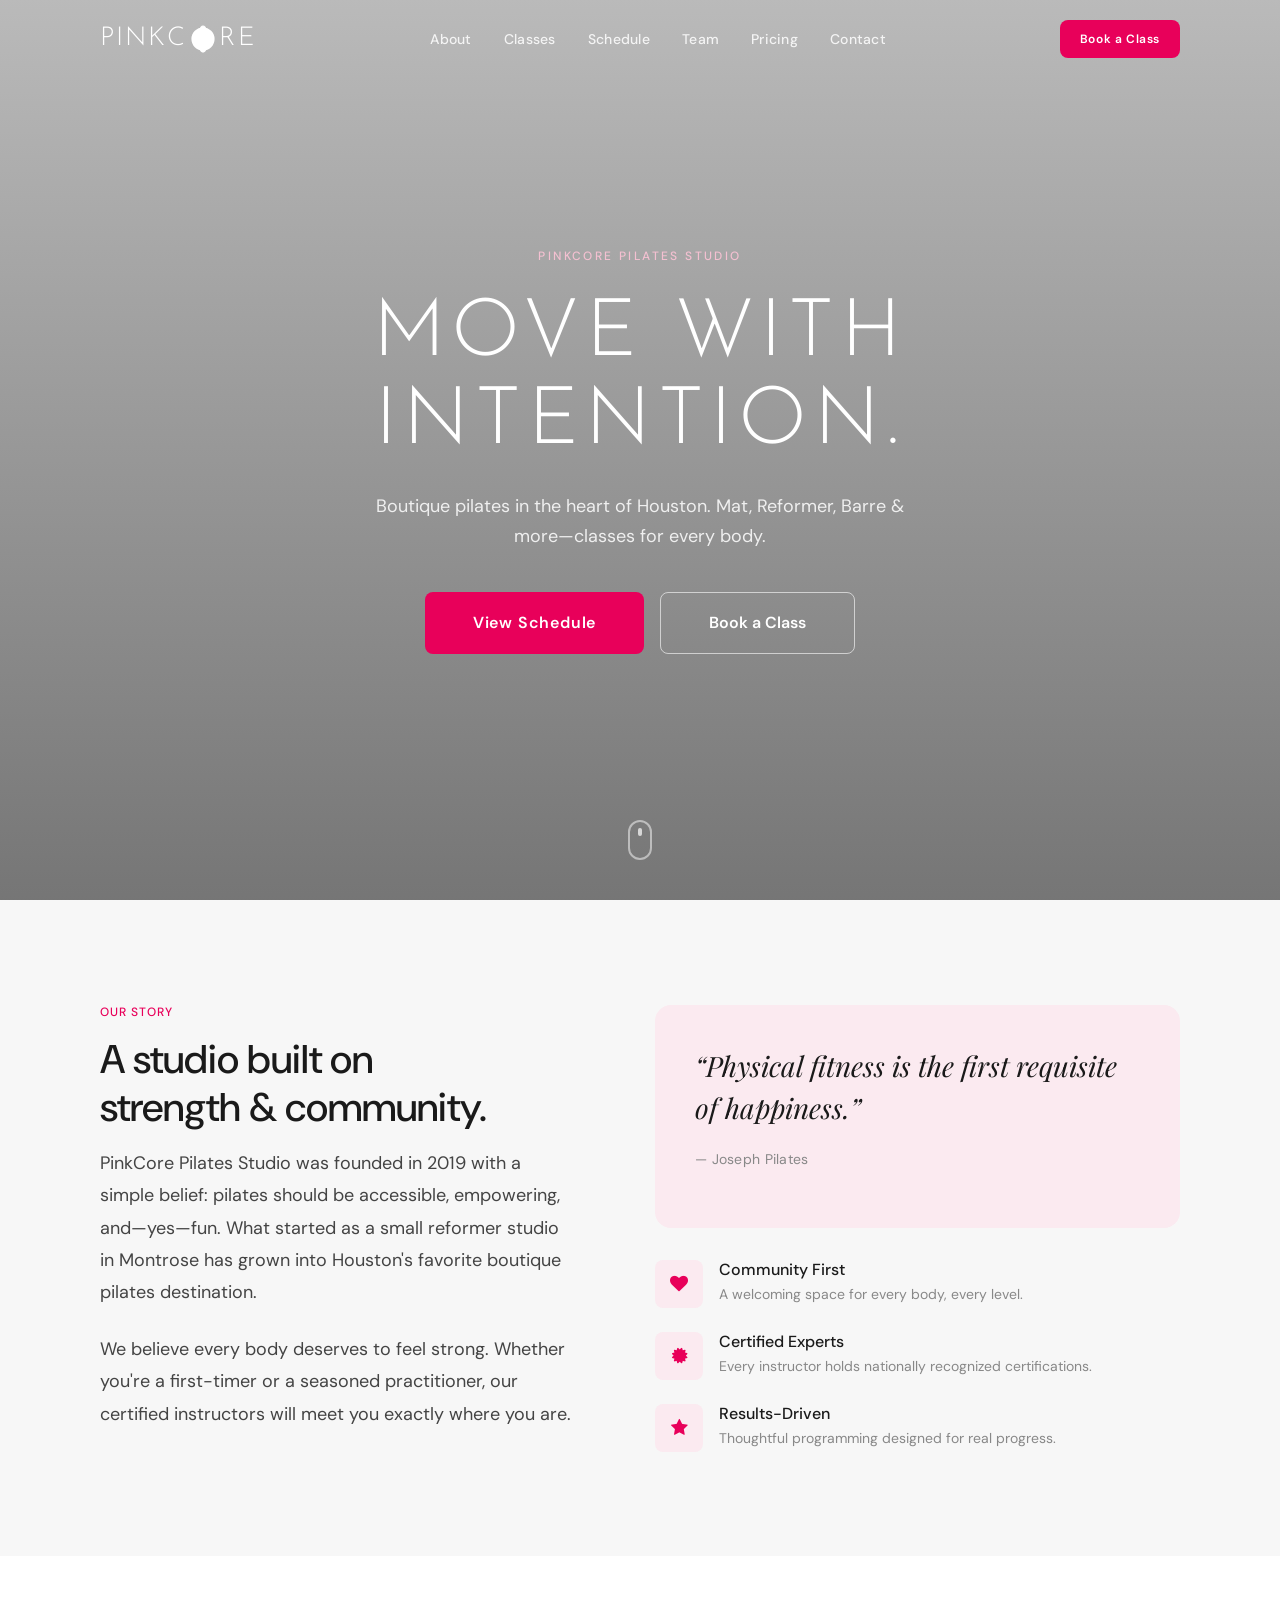
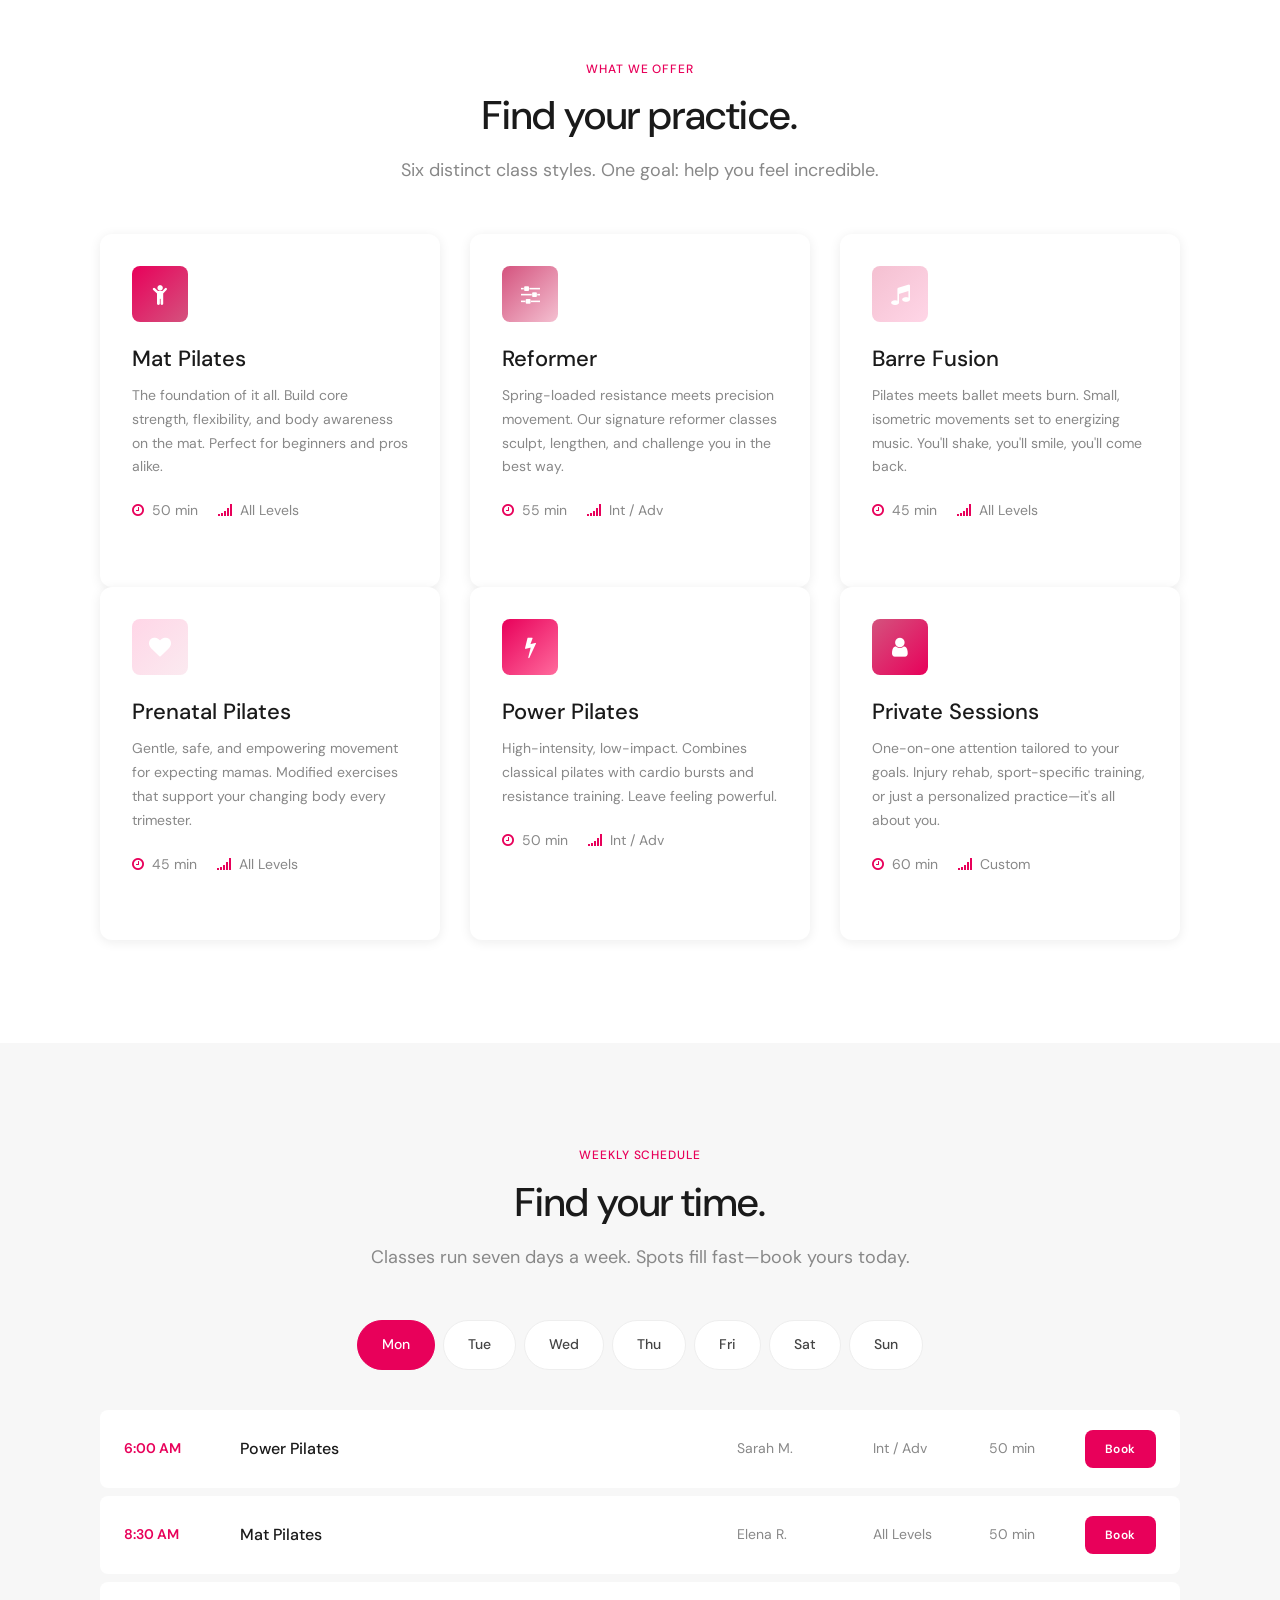
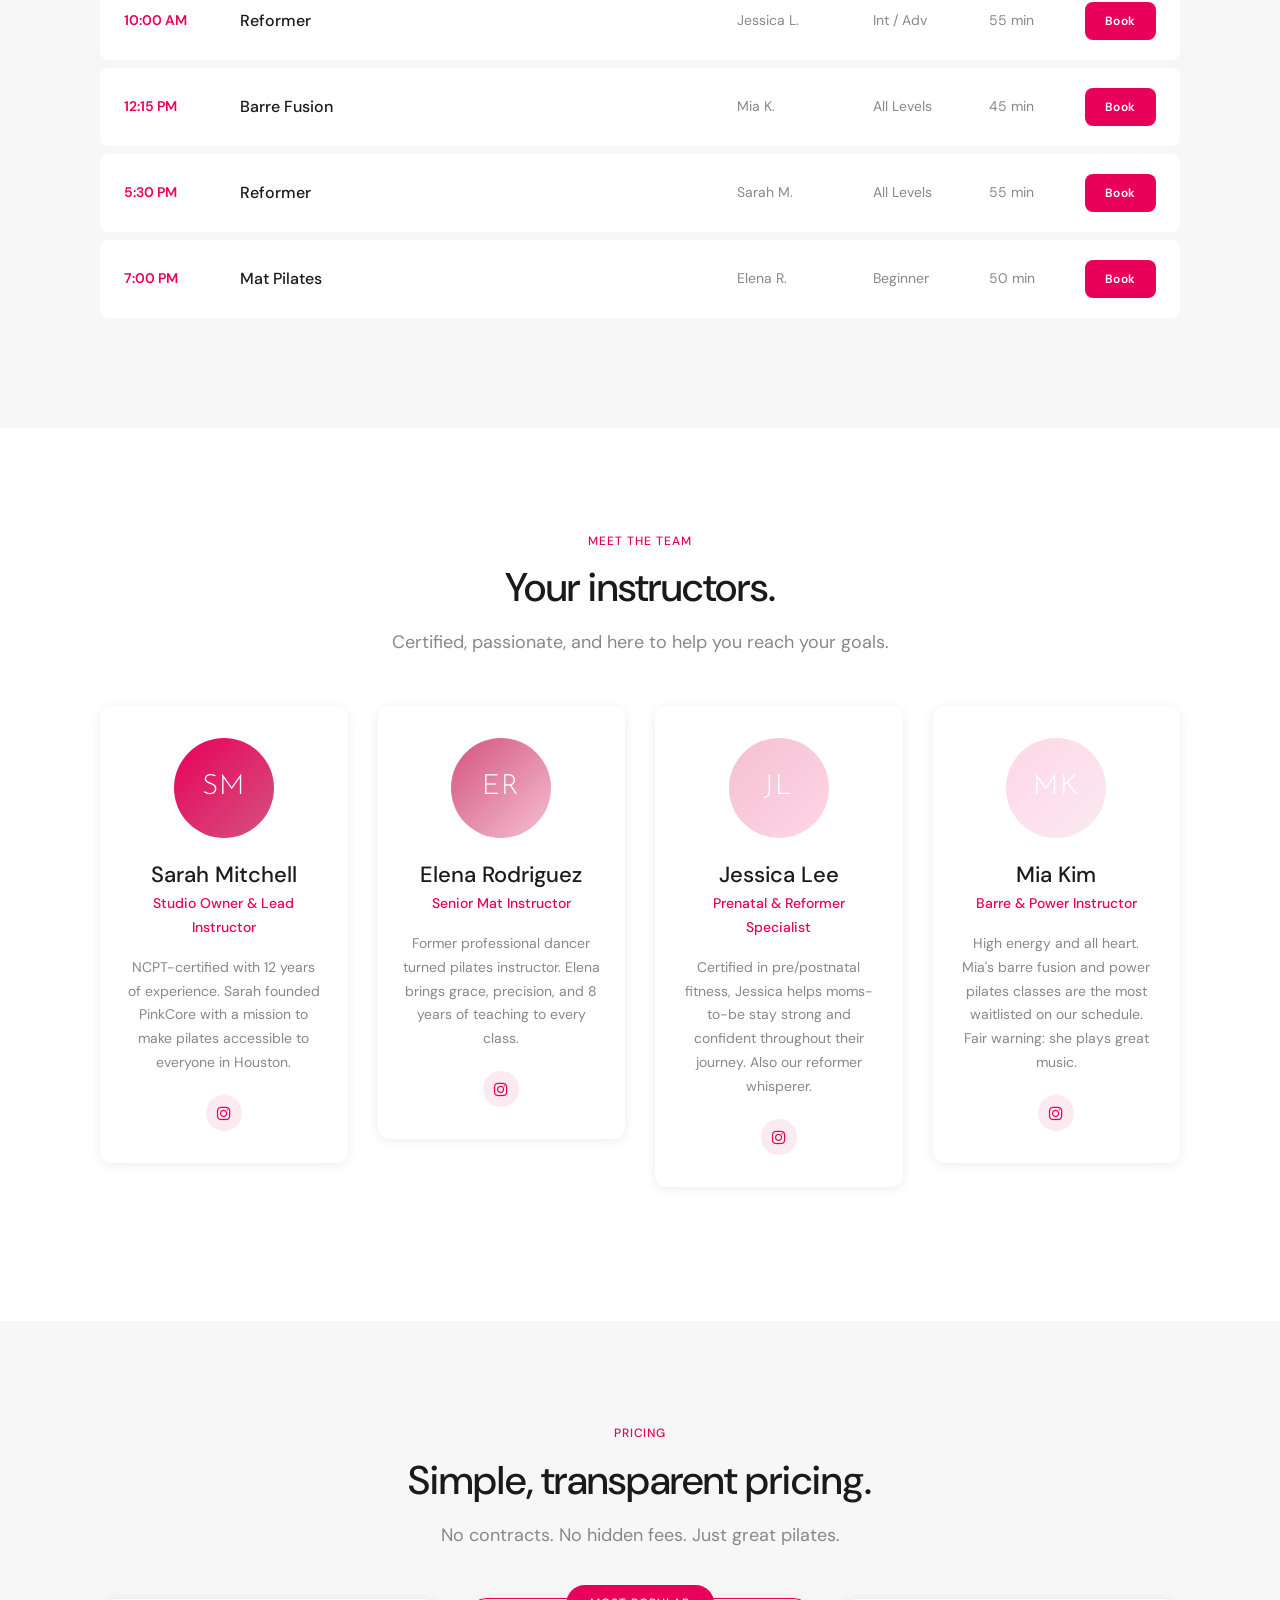
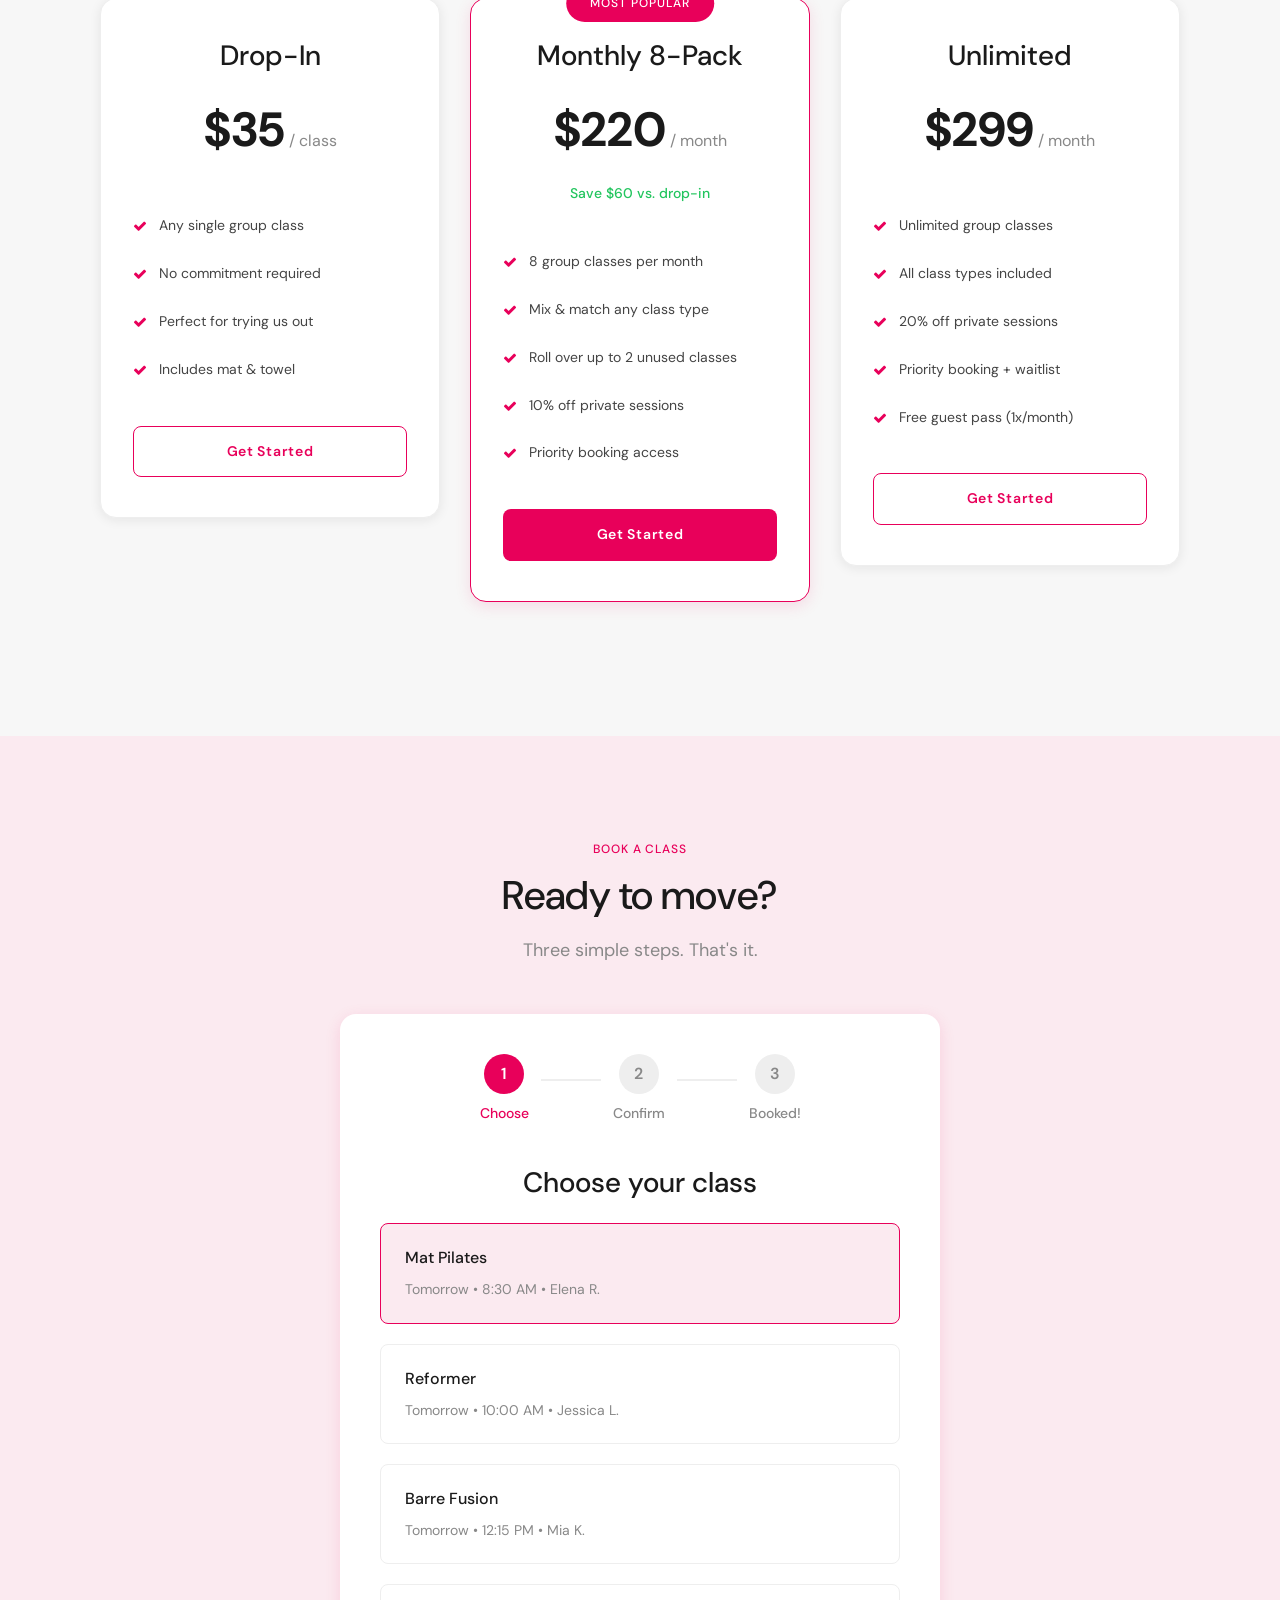
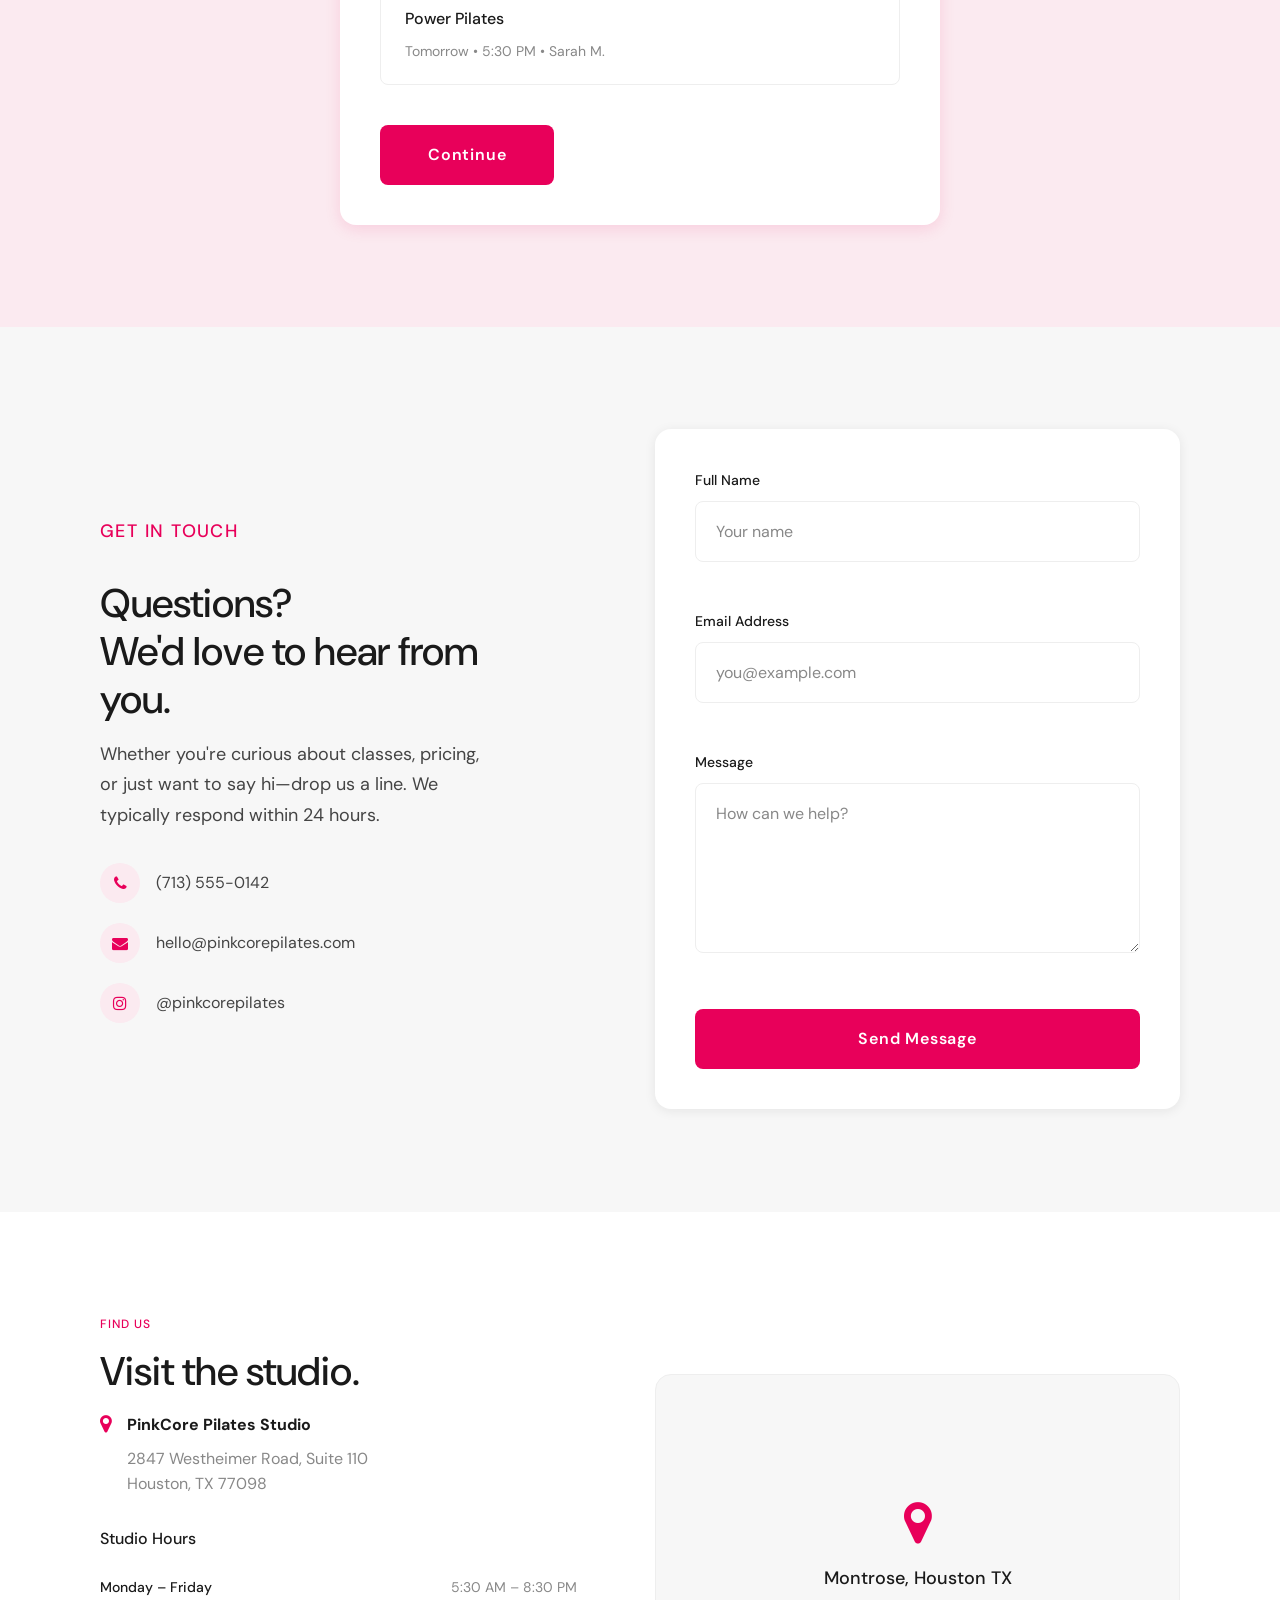
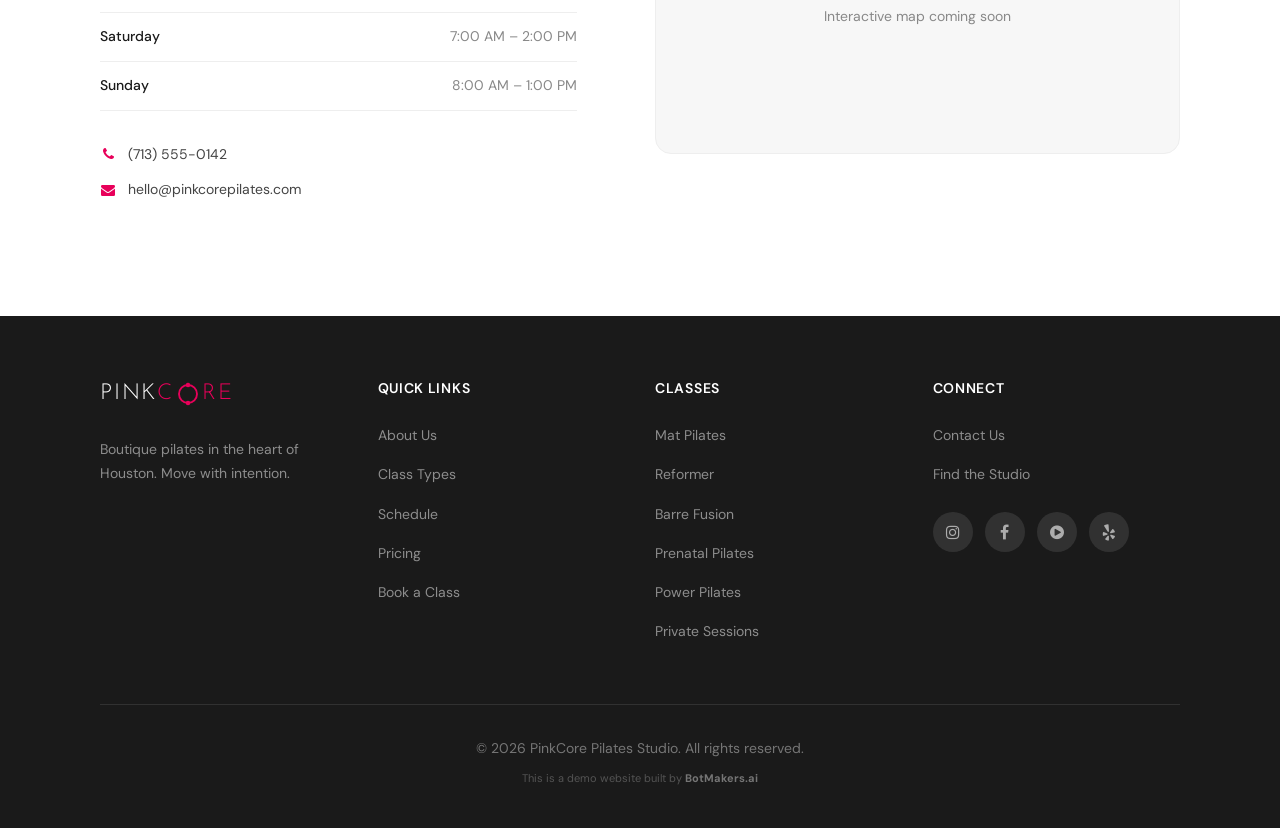
==== commit a1043e40: "fix: logo now spells PINKC○RE with pilates ring as the O Co-Authored-By: Claude Opus 4.6 <noreply@an" ====
--- a/index.html
+++ b/index.html
@@ -30,13 +30,11 @@
       <div class="nav-inner">
         <!-- Logo -->
         <a href="#" class="pinkcore-logo nav-logo" aria-label="PinkCore Pilates Studio — Home">
-          <span class="logo-pink">PINK</span>
-          <svg class="logo-ring" width="28" height="28" viewBox="0 0 32 32" fill="none" xmlns="http://www.w3.org/2000/svg">
+          <span class="logo-pink">PINK</span><span class="logo-core">C</span><svg class="logo-ring" width="28" height="28" viewBox="0 0 32 32" fill="none" xmlns="http://www.w3.org/2000/svg">
             <circle cx="16" cy="16" r="12" stroke="#E8005A" stroke-width="2.5"/>
             <circle cx="16" cy="4" r="3" fill="#E8005A"/>
             <circle cx="16" cy="28" r="3" fill="#E8005A"/>
-          </svg>
-          <span class="logo-core">RE</span>
+          </svg><span class="logo-core">RE</span>
         </a>
 
         <!-- Desktop Nav Links -->
@@ -981,13 +979,11 @@
         <div class="col-sm-6 col-lg-3">
           <div class="footer-brand">
             <a href="#" class="pinkcore-logo footer-logo" aria-label="PinkCore Pilates Studio — Home">
-              <span class="logo-pink">PINK</span>
-              <svg class="logo-ring" width="24" height="24" viewBox="0 0 32 32" fill="none" xmlns="http://www.w3.org/2000/svg">
+              <span class="logo-pink">PINK</span><span class="logo-core">C</span><svg class="logo-ring" width="24" height="24" viewBox="0 0 32 32" fill="none" xmlns="http://www.w3.org/2000/svg">
                 <circle cx="16" cy="16" r="12" stroke="#E8005A" stroke-width="2.5"/>
                 <circle cx="16" cy="4" r="3" fill="#E8005A"/>
                 <circle cx="16" cy="28" r="3" fill="#E8005A"/>
-              </svg>
-              <span class="logo-core">RE</span>
+              </svg><span class="logo-core">RE</span>
             </a>
             <p class="footer-tagline">Boutique pilates in the heart of Houston. Move with intention.</p>
           </div>
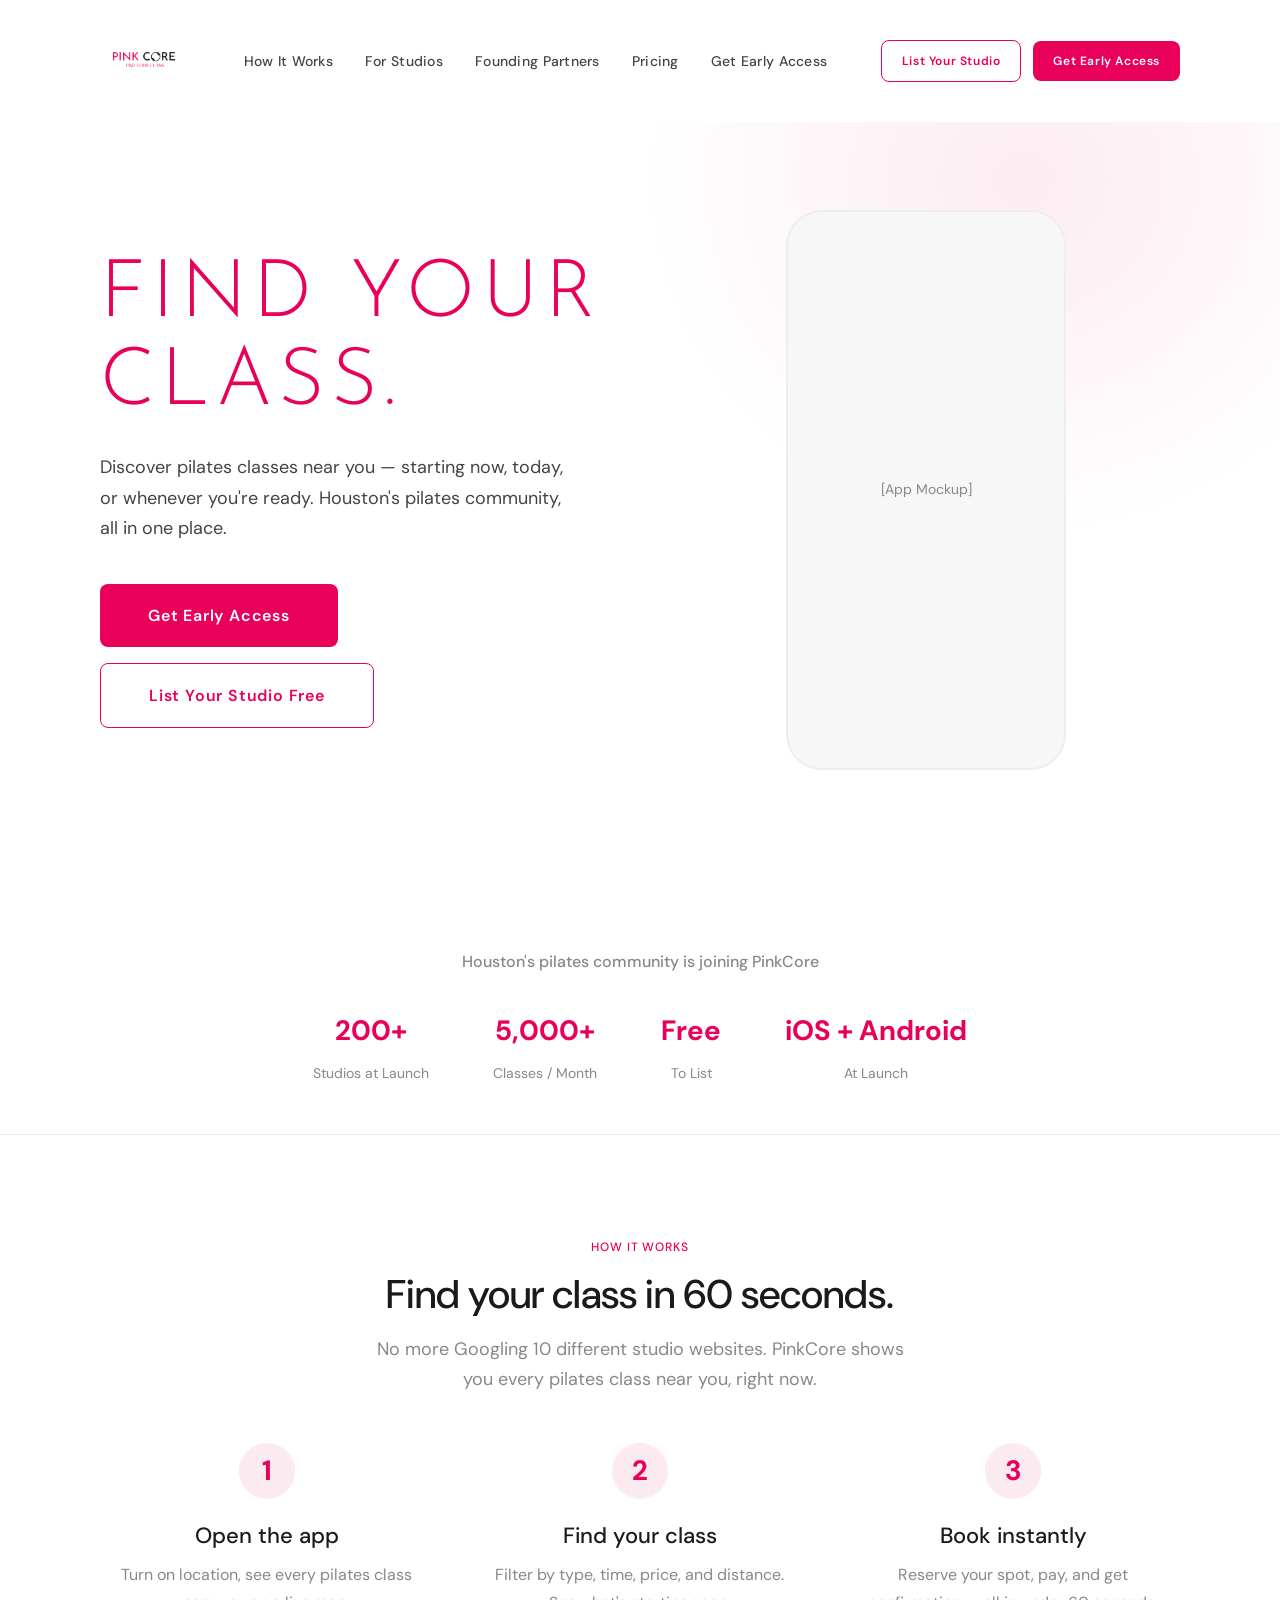
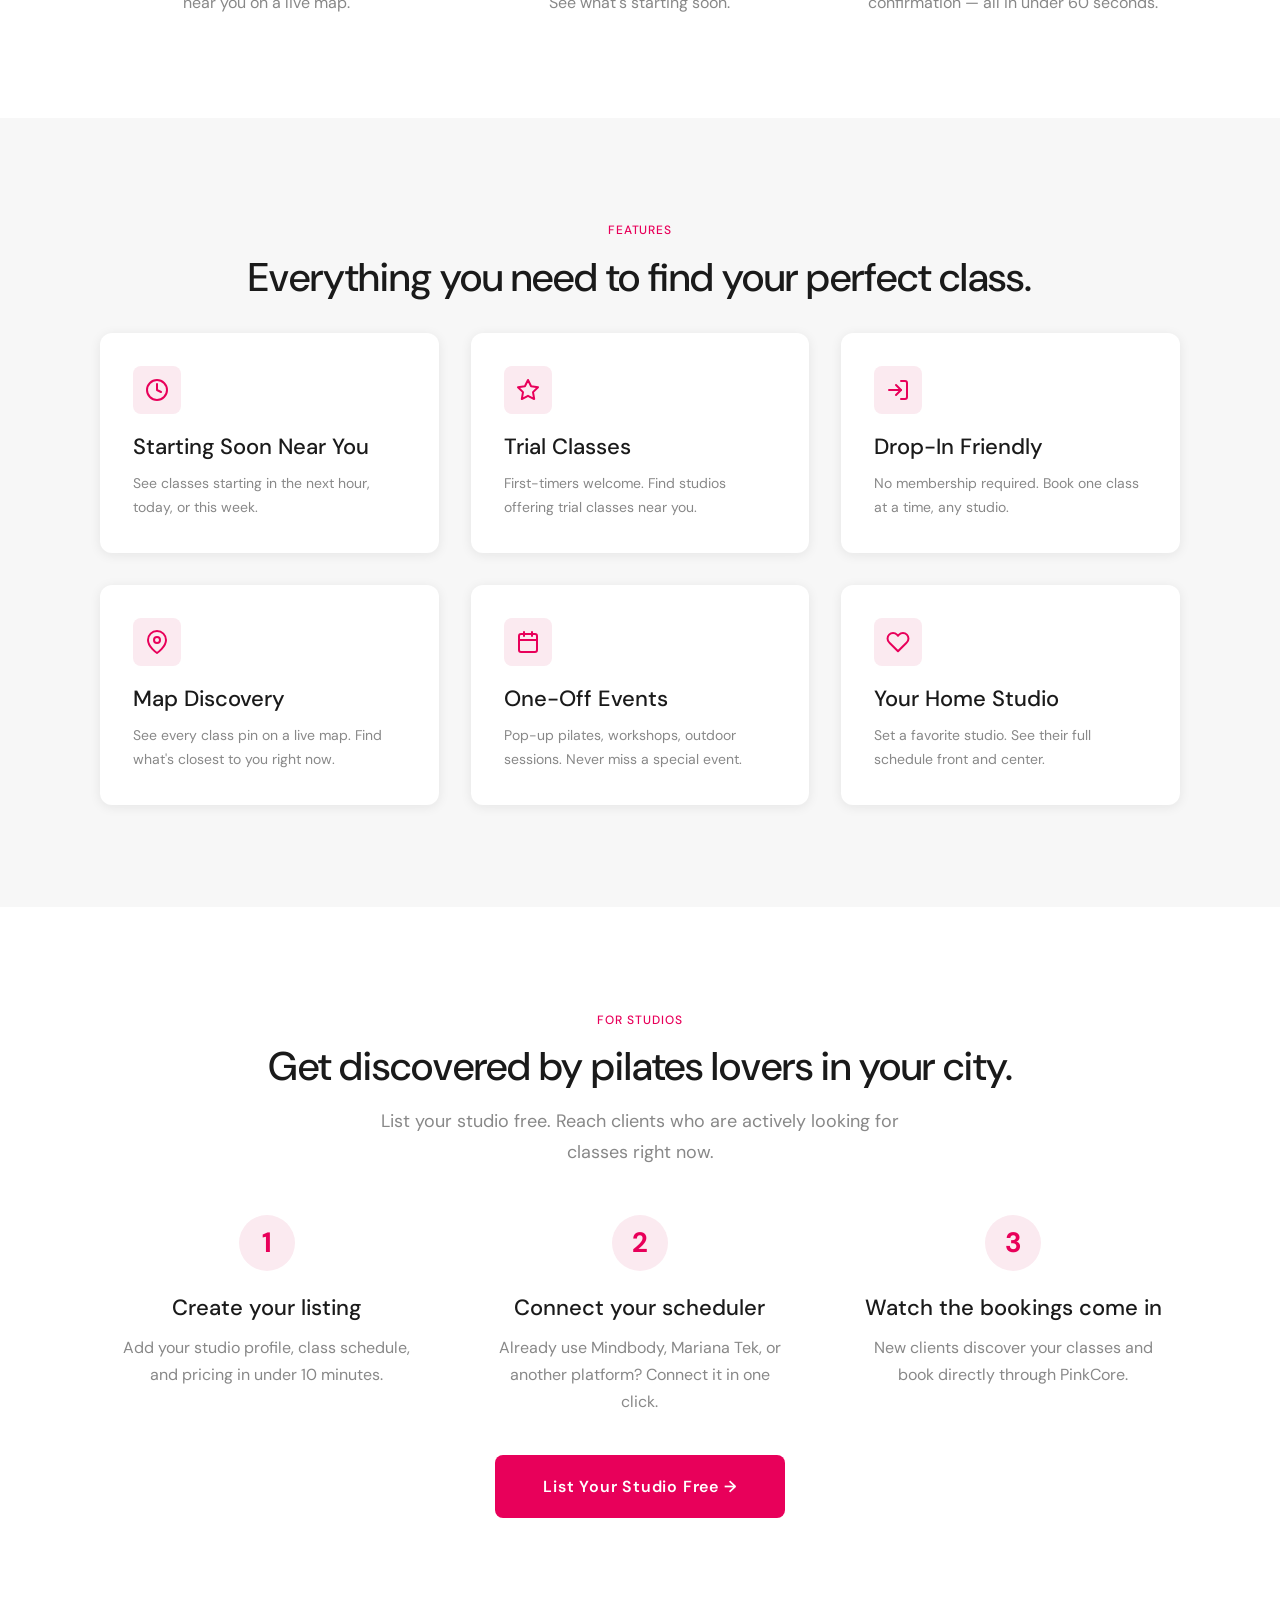
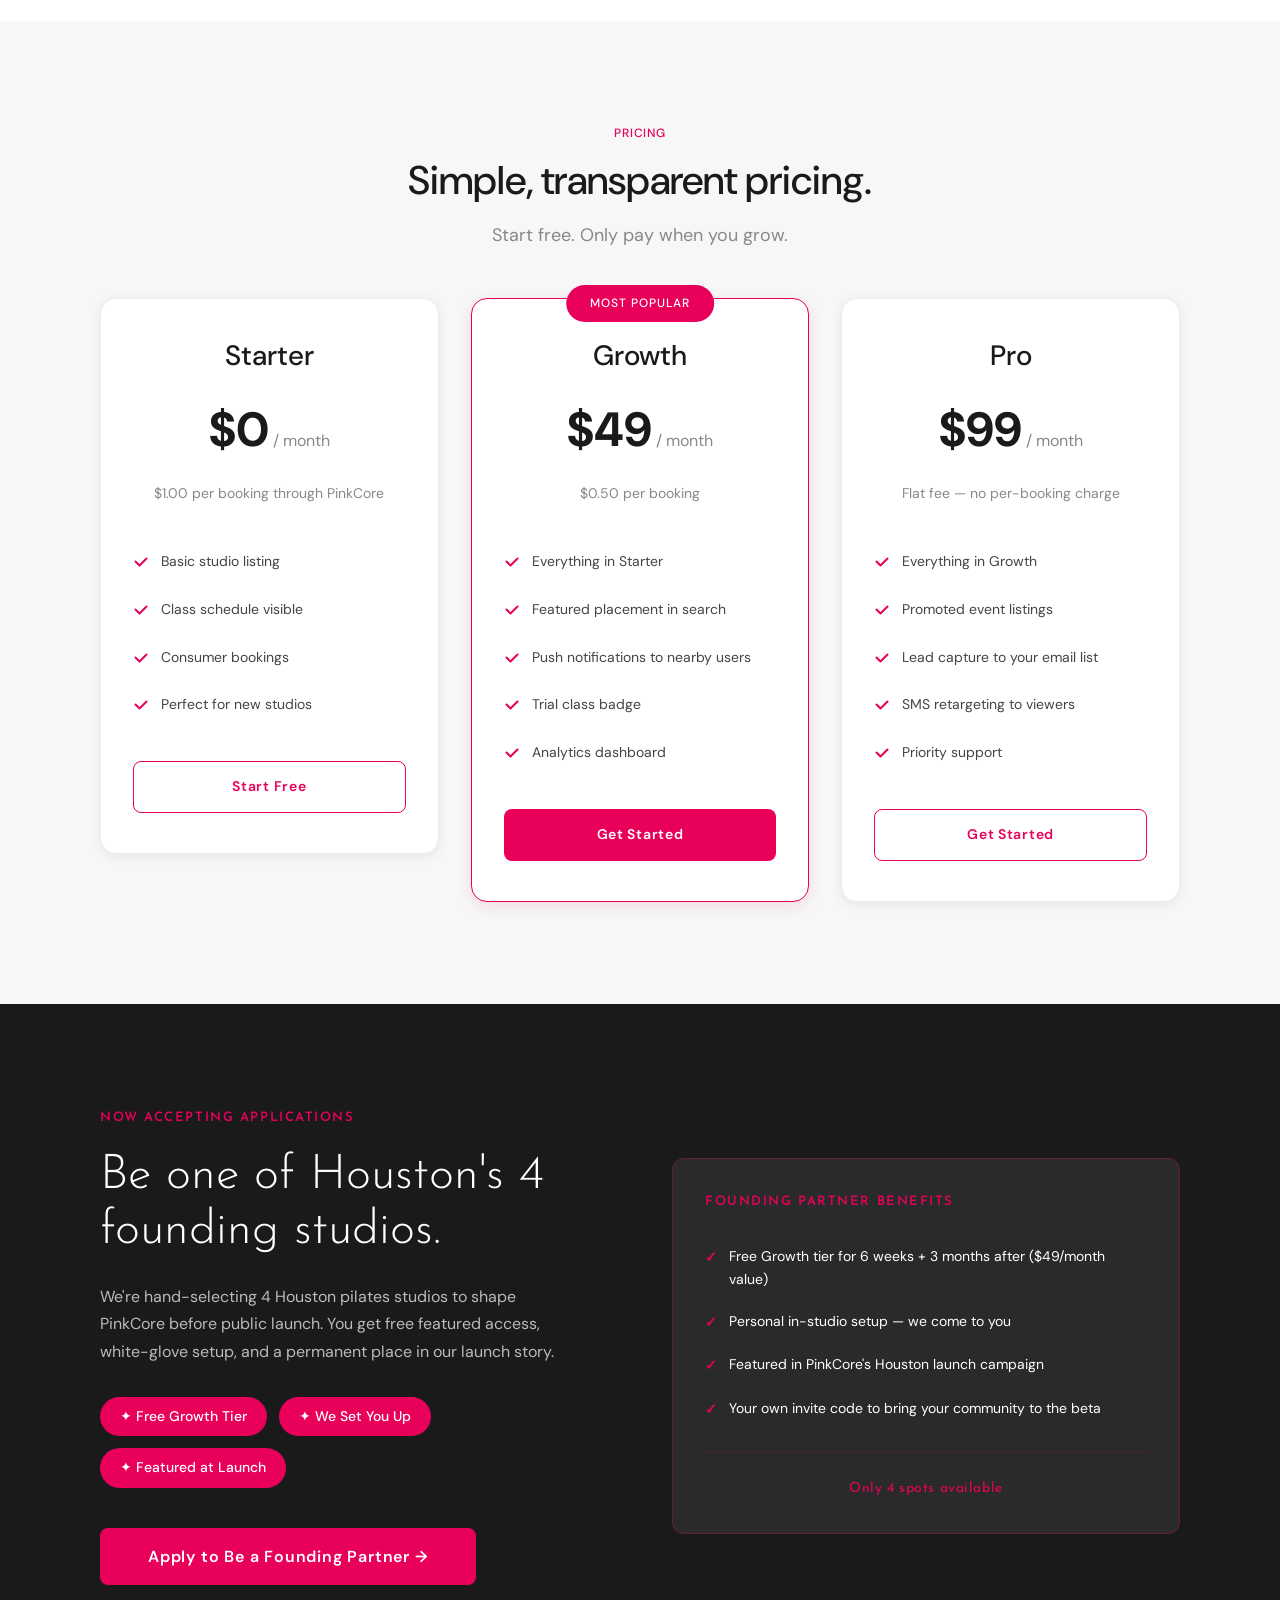
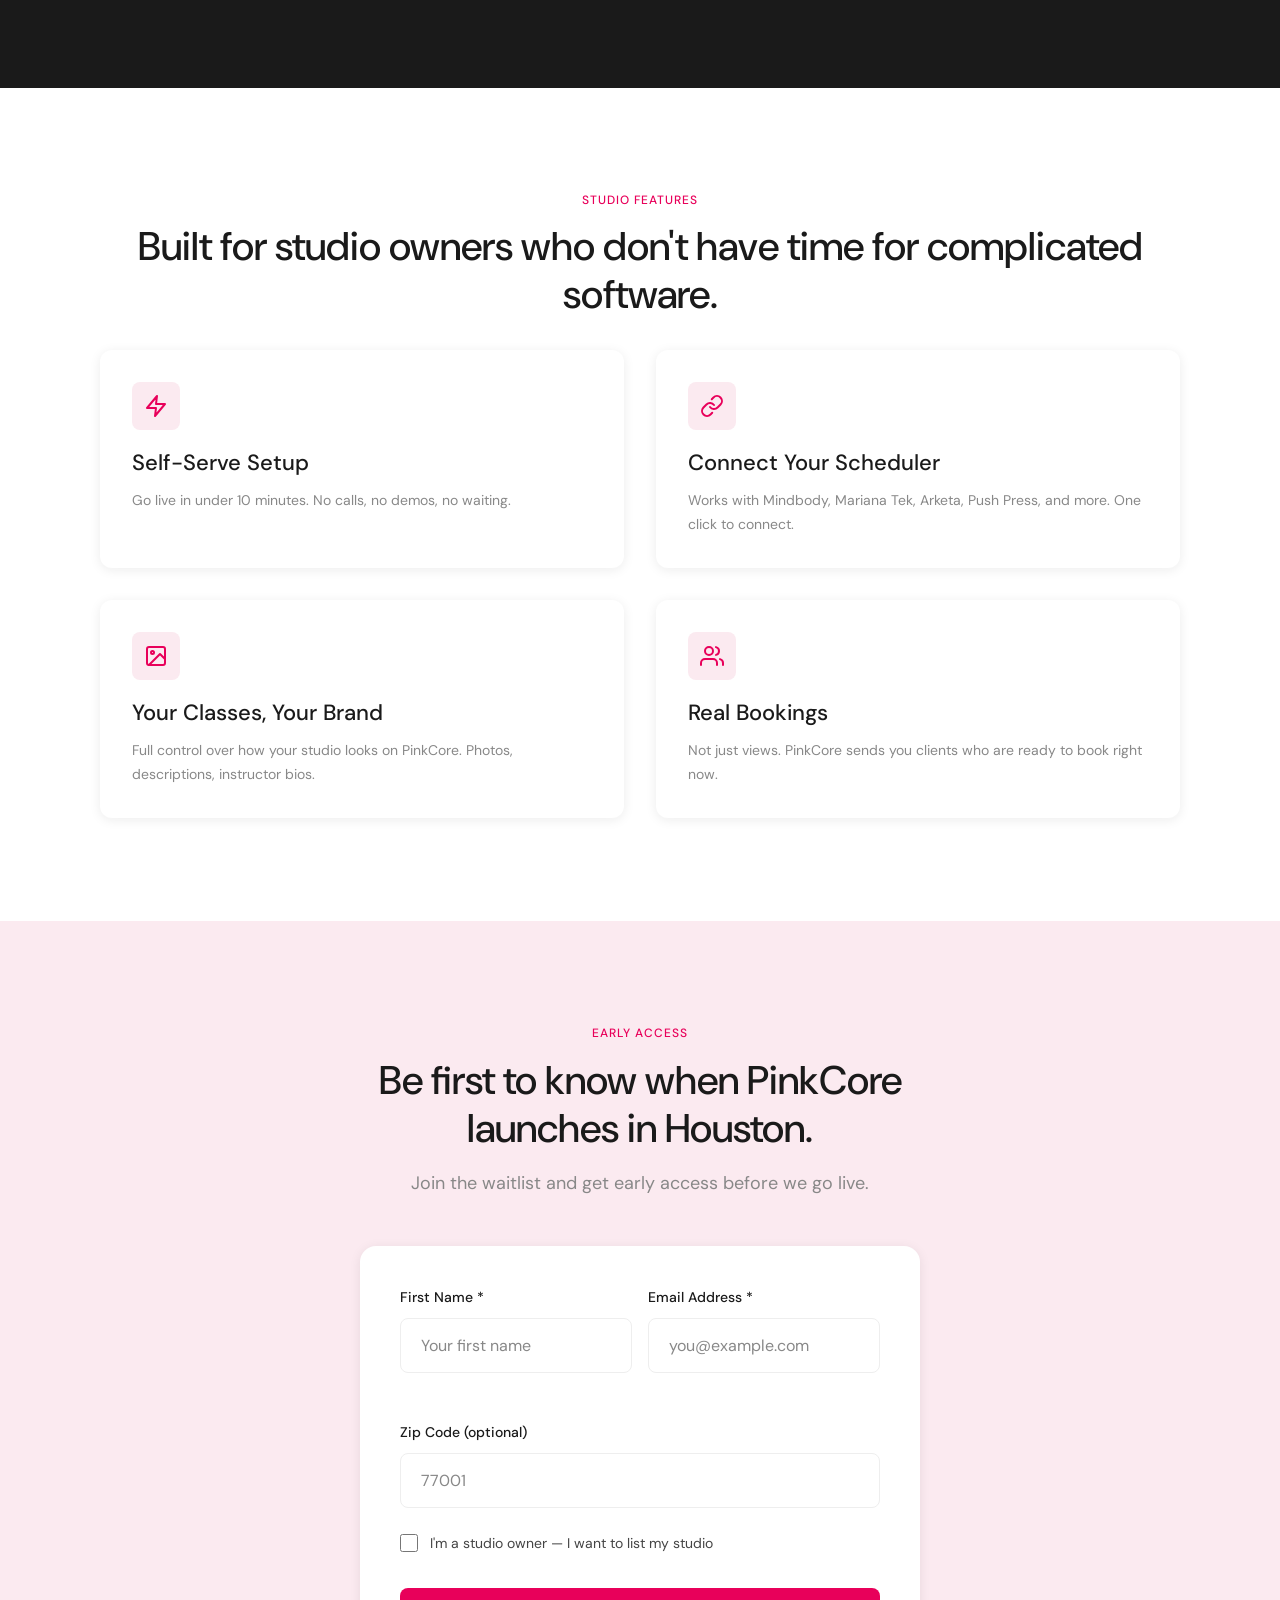
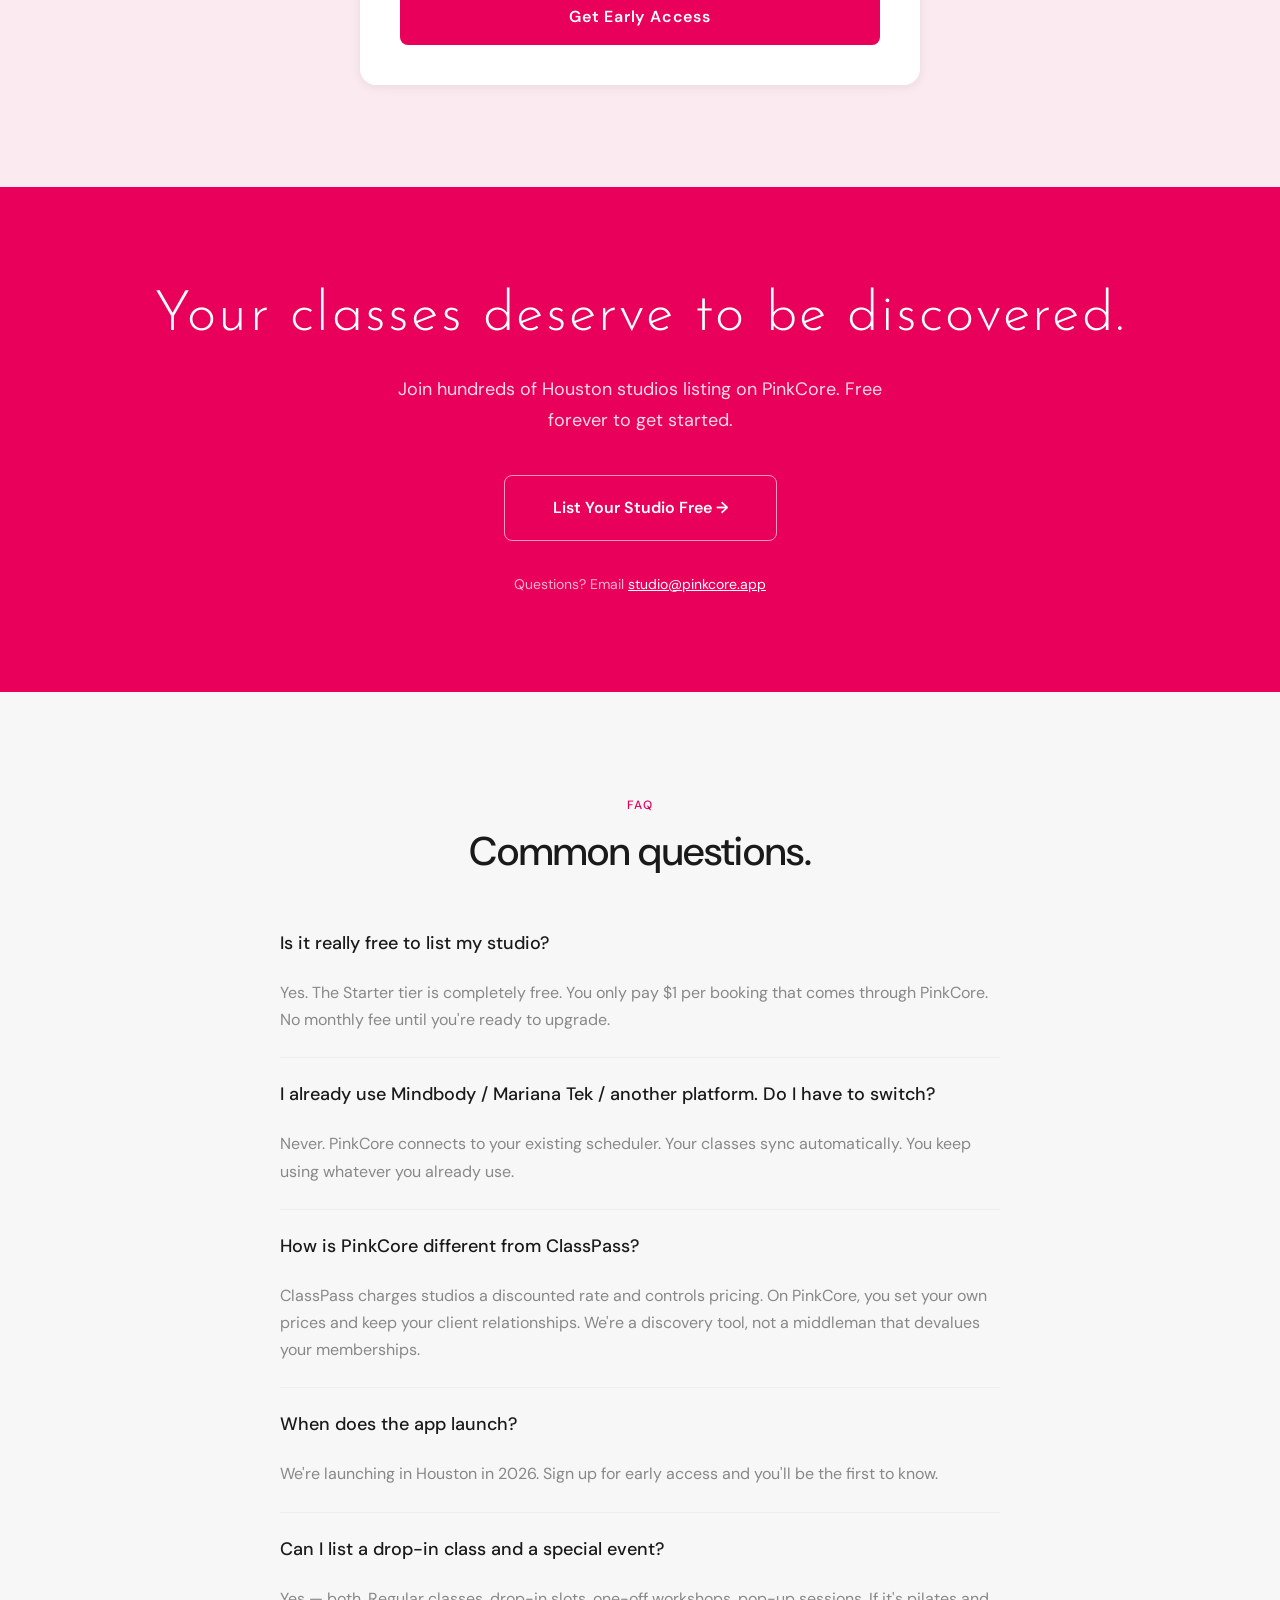
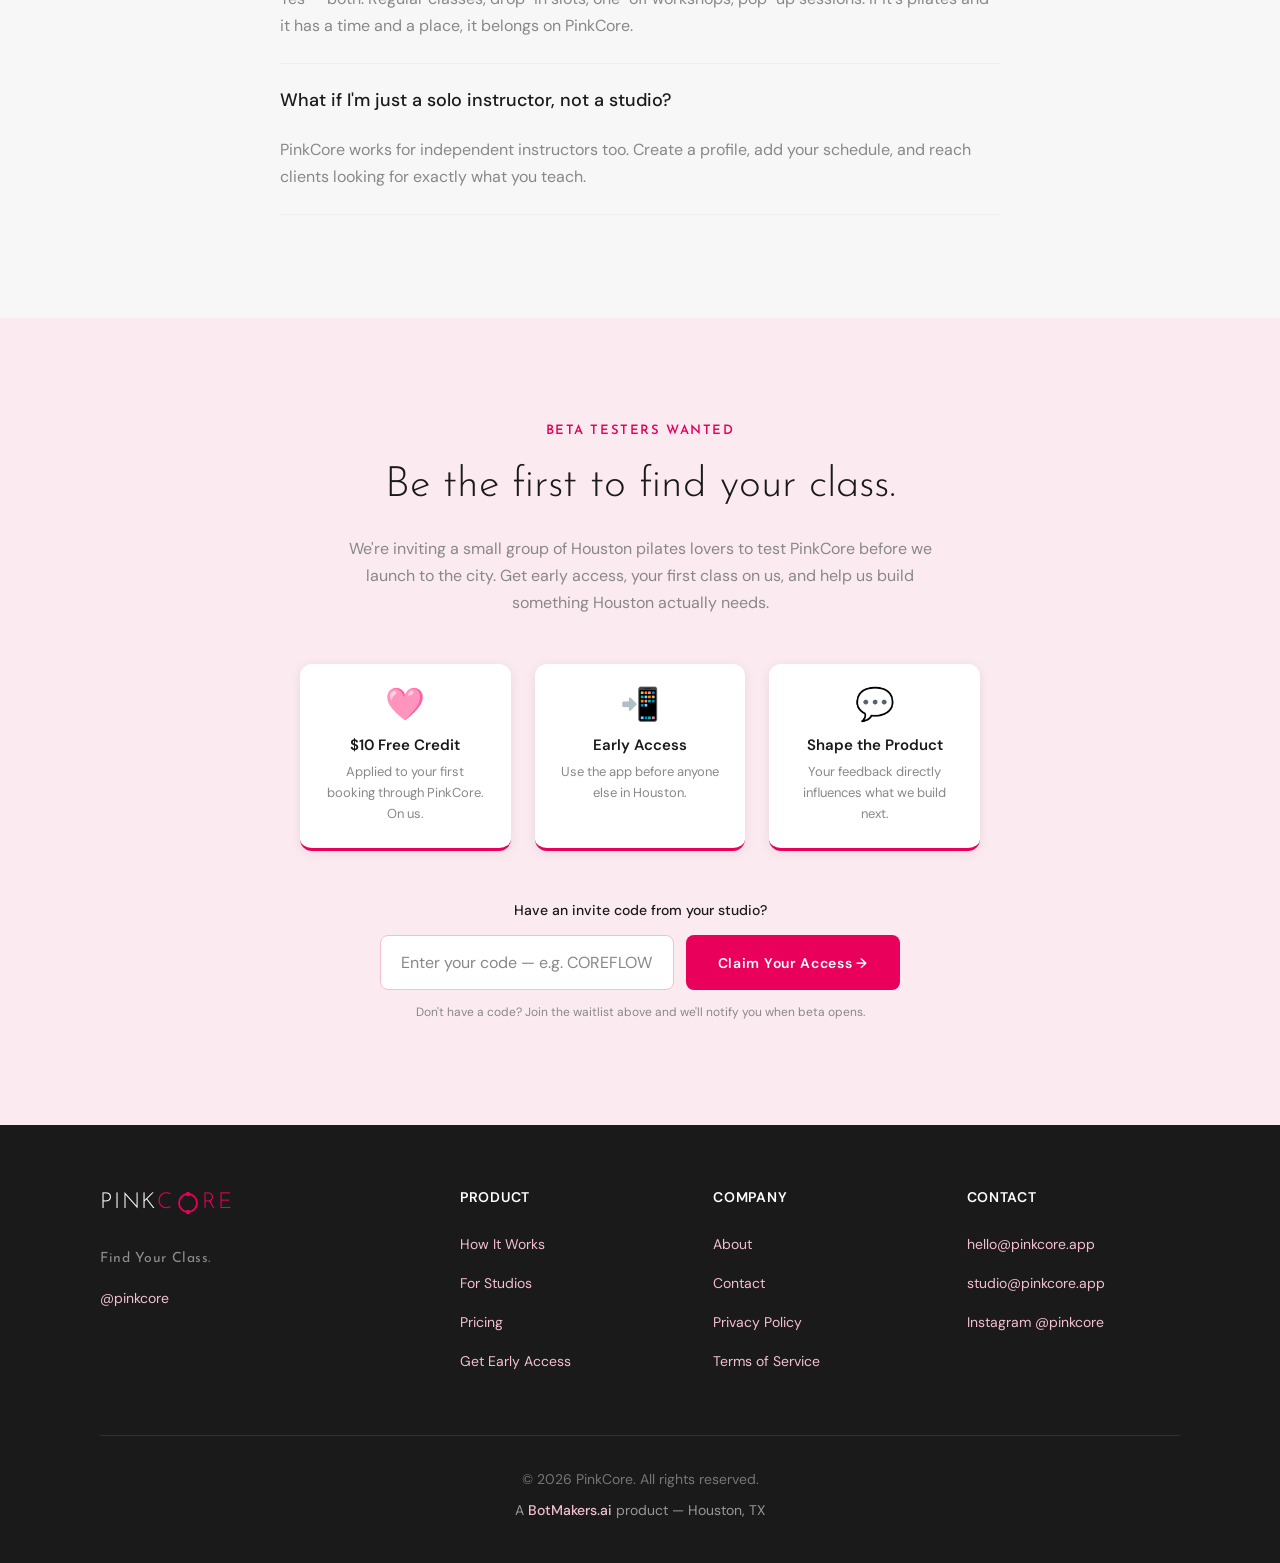
==== commit 4787f63e: "feat: build all sections + beta/founders program — Stages 1-2.5 - Stage 1: HTML skeleton, main.css, " ====
--- a/index.html
+++ b/index.html
@@ -3,19 +3,27 @@
 <head>
   <meta charset="UTF-8">
   <meta name="viewport" content="width=device-width, initial-scale=1.0">
-  <title>PinkCore Pilates Studio — Houston, TX</title>
-  <meta name="description" content="Boutique pilates studio in Houston, TX. Mat, Reformer, Barre, Prenatal & Private sessions. Book your class today.">
+  <title>PinkCore — Find Pilates Classes Near You | Houston</title>
+  <meta name="description" content="Discover and book pilates classes near you with PinkCore. Drop-in classes, trial sessions, and one-off events — all on one app. Launching in Houston.">
+  <meta name="keywords" content="pilates classes Houston, pilates near me, book pilates class, reformer pilates Houston, drop-in pilates">
+  <meta property="og:title" content="PinkCore — Find Your Class">
+  <meta property="og:description" content="Houston's pilates discovery app. Find classes near you, book instantly.">
+  <meta property="og:image" content="/images/og-image.png">
+  <meta property="og:url" content="https://pinkcore.app">
+  <meta name="twitter:card" content="summary_large_image">
+  <link rel="canonical" href="https://pinkcore.app">
+
+  <!-- Favicon -->
+  <link rel="icon" type="image/svg+xml" href="images/favicon.svg">
 
   <!-- Fonts -->
   <link rel="preconnect" href="https://fonts.googleapis.com">
   <link rel="preconnect" href="https://fonts.gstatic.com" crossorigin>
-  <link href="https://fonts.googleapis.com/css2?family=DM+Sans:ital,opsz,wght@0,9..40,300;0,9..40,400;0,9..40,500;0,9..40,600;0,9..40,700;1,9..40,400&family=Josefin+Sans:wght@300;400;600&family=Playfair+Display:ital,wght@0,400;0,500;1,400&display=swap" rel="stylesheet">
+  <link href="https://fonts.googleapis.com/css2?family=DM+Sans:ital,opsz,wght@0,9..40,300;0,9..40,400;0,9..40,500;0,9..40,600;0,9..40,700;1,9..40,400&family=Josefin+Sans:wght@300;400;600;700&family=Playfair+Display:ital,wght@0,400;0,500;1,400&display=swap" rel="stylesheet">
 
   <!-- CSS -->
-  <link rel="stylesheet" href="css/vendor/bootstrap.min.css">
-  <link rel="stylesheet" href="css/vendor/font-awesome.min.css">
   <link rel="stylesheet" href="css/design-system.css">
-  <link rel="stylesheet" href="css/studio.css">
+  <link rel="stylesheet" href="css/main.css">
 </head>
 <body>
 
@@ -23,33 +31,29 @@
   <a href="#main" class="skip-link">Skip to main content</a>
 
   <!-- ============================================
-       NAVIGATION
+       SECTION 1: NAV
        ============================================ -->
   <nav class="site-nav" id="site-nav">
     <div class="container">
       <div class="nav-inner">
         <!-- Logo -->
-        <a href="#" class="pinkcore-logo nav-logo" aria-label="PinkCore Pilates Studio — Home">
-          <span class="logo-pink">PINK</span><span class="logo-core">C</span><svg class="logo-ring" width="28" height="28" viewBox="0 0 32 32" fill="none" xmlns="http://www.w3.org/2000/svg">
-            <circle cx="16" cy="16" r="12" stroke="#E8005A" stroke-width="2.5"/>
-            <circle cx="16" cy="4" r="3" fill="#E8005A"/>
-            <circle cx="16" cy="28" r="3" fill="#E8005A"/>
-          </svg><span class="logo-core">RE</span>
+        <a href="#" class="nav-logo" aria-label="PinkCore — Home">
+          <img src="images/logo/pinkcore-logo.png" alt="PinkCore — Find Your Class" class="nav-logo-img">
         </a>
 
         <!-- Desktop Nav Links -->
         <ul class="nav-links" id="nav-links">
-          <li><a href="#about">About</a></li>
-          <li><a href="#classes">Classes</a></li>
-          <li><a href="#schedule">Schedule</a></li>
-          <li><a href="#instructors">Team</a></li>
+          <li><a href="#how-it-works">How It Works</a></li>
+          <li><a href="#for-studios">For Studios</a></li>
+          <li><a href="#beta-studios">Founding Partners</a></li>
           <li><a href="#pricing">Pricing</a></li>
-          <li><a href="#contact">Contact</a></li>
+          <li><a href="#waitlist">Get Early Access</a></li>
         </ul>
 
         <!-- CTA + Hamburger -->
         <div class="nav-actions">
-          <a href="#booking" class="btn-primary btn-sm nav-cta">Book a Class</a>
+          <a href="#studio-cta" class="btn-secondary btn-sm nav-cta nav-cta-studio">List Your Studio</a>
+          <a href="#waitlist" class="btn-primary btn-sm nav-cta nav-cta-primary">Get Early Access</a>
           <button class="hamburger" id="hamburger" aria-label="Open menu" aria-expanded="false">
             <span></span>
             <span></span>
@@ -63,904 +67,582 @@
   <!-- Mobile Menu Overlay -->
   <div class="mobile-menu" id="mobile-menu" aria-hidden="true">
     <ul class="mobile-nav-links">
-      <li><a href="#about">About</a></li>
-      <li><a href="#classes">Classes</a></li>
-      <li><a href="#schedule">Schedule</a></li>
-      <li><a href="#instructors">Team</a></li>
+      <li><a href="#how-it-works">How It Works</a></li>
+      <li><a href="#for-studios">For Studios</a></li>
+      <li><a href="#beta-studios">Founding Partners</a></li>
       <li><a href="#pricing">Pricing</a></li>
-      <li><a href="#contact">Contact</a></li>
+      <li><a href="#waitlist">Get Early Access</a></li>
     </ul>
-    <a href="#booking" class="btn-primary btn-lg mobile-cta">Book a Class</a>
+    <div class="mobile-cta-group">
+      <a href="#studio-cta" class="btn-secondary btn-lg mobile-cta">List Your Studio</a>
+      <a href="#waitlist" class="btn-primary btn-lg mobile-cta">Get Early Access</a>
+    </div>
   </div>
 
   <main id="main">
 
     <!-- ============================================
-         SECTION 1: HERO
+         SECTION 2: HERO
          ============================================ -->
     <section class="hero" id="hero">
-      <div class="hero-video-wrap">
-        <video class="hero-video" autoplay muted loop playsinline>
-          <source src="assets/studio-hero.mp4" type="video/mp4">
-        </video>
-        <div class="hero-overlay"></div>
-      </div>
-      <div class="hero-content">
-        <p class="hero-label animate-on-scroll">PINKCORE PILATES STUDIO</p>
-        <h1 class="hero-headline animate-on-scroll">Move with intention.</h1>
-        <p class="hero-sub animate-on-scroll">Boutique pilates in the heart of Houston. Mat, Reformer, Barre &amp; more&mdash;classes for every body.</p>
-        <div class="hero-ctas animate-on-scroll">
-          <a href="#schedule" class="btn-primary btn-lg">View Schedule</a>
-          <a href="#booking" class="btn-ghost btn-lg">Book a Class</a>
-        </div>
-      </div>
-      <div class="hero-scroll-hint" aria-hidden="true">
-        <span></span>
-      </div>
-    </section>
-
-    <!-- ============================================
-         SECTION 2: ABOUT
-         ============================================ -->
-    <section class="section about" id="about">
-      <div class="container">
-        <div class="row align-items-center">
-          <div class="col-lg-6">
-            <div class="about-content animate-on-scroll">
-              <p class="section-label">OUR STORY</p>
-              <h2 class="section-title">A studio built on<br>strength &amp; community.</h2>
-              <p class="about-text">PinkCore Pilates Studio was founded in 2019 with a simple belief: pilates should be accessible, empowering, and&mdash;yes&mdash;fun. What started as a small reformer studio in Montrose has grown into Houston's favorite boutique pilates destination.</p>
-              <p class="about-text">We believe every body deserves to feel strong. Whether you're a first-timer or a seasoned practitioner, our certified instructors will meet you exactly where you are.</p>
-            </div>
-          </div>
-          <div class="col-lg-6">
-            <div class="about-quote-card animate-on-scroll">
-              <blockquote class="pull-quote">
-                <p>&ldquo;Physical fitness is the first requisite of happiness.&rdquo;</p>
-                <cite>&mdash; Joseph Pilates</cite>
-              </blockquote>
-            </div>
-            <div class="about-values animate-on-scroll">
-              <div class="value-item">
-                <div class="value-icon"><i class="fa fa-heart"></i></div>
-                <div>
-                  <h4>Community First</h4>
-                  <p>A welcoming space for every body, every level.</p>
-                </div>
-              </div>
-              <div class="value-item">
-                <div class="value-icon"><i class="fa fa-certificate"></i></div>
-                <div>
-                  <h4>Certified Experts</h4>
-                  <p>Every instructor holds nationally recognized certifications.</p>
-                </div>
-              </div>
-              <div class="value-item">
-                <div class="value-icon"><i class="fa fa-star"></i></div>
-                <div>
-                  <h4>Results-Driven</h4>
-                  <p>Thoughtful programming designed for real progress.</p>
-                </div>
-              </div>
-            </div>
-          </div>
-        </div>
-      </div>
-    </section>
-
-    <!-- ============================================
-         SECTION 3: CLASS TYPES
-         ============================================ -->
-    <section class="section classes" id="classes">
+      <div class="container">
+        <div class="hero-split">
+          <div class="hero-content">
+            <h1 class="hero-headline animate-on-scroll">Find Your Class.</h1>
+            <p class="hero-sub animate-on-scroll">Discover pilates classes near you &mdash; starting now, today, or whenever you're ready. Houston's pilates community, all in one place.</p>
+            <div class="hero-ctas animate-on-scroll">
+              <a href="#waitlist" class="btn-primary btn-lg">Get Early Access</a>
+              <a href="#studio-cta" class="btn-secondary btn-lg">List Your Studio Free</a>
+            </div>
+          </div>
+          <div class="hero-mockup animate-on-scroll">
+            <div class="hero-phone-placeholder">
+              <p>[App Mockup]</p>
+            </div>
+          </div>
+        </div>
+      </div>
+    </section>
+
+    <!-- ============================================
+         SECTION 3: SOCIAL PROOF BAR
+         ============================================ -->
+    <section class="section social-proof-bar" id="social-proof">
+      <div class="container">
+        <p class="social-proof-heading animate-on-scroll">Houston's pilates community is joining PinkCore</p>
+        <div class="social-proof-stats animate-on-scroll">
+          <div class="stat-item">
+            <span class="stat-number">200+</span>
+            <span class="stat-label">Studios at Launch</span>
+          </div>
+          <div class="stat-item">
+            <span class="stat-number">5,000+</span>
+            <span class="stat-label">Classes / Month</span>
+          </div>
+          <div class="stat-item">
+            <span class="stat-number">Free</span>
+            <span class="stat-label">To List</span>
+          </div>
+          <div class="stat-item">
+            <span class="stat-number">iOS + Android</span>
+            <span class="stat-label">At Launch</span>
+          </div>
+        </div>
+      </div>
+    </section>
+
+    <!-- ============================================
+         SECTION 4: HOW IT WORKS (Consumer)
+         ============================================ -->
+    <section class="section" id="how-it-works">
       <div class="container">
         <div class="section-header text-center animate-on-scroll">
-          <p class="section-label">WHAT WE OFFER</p>
-          <h2 class="section-title">Find your practice.</h2>
-          <p class="section-subtitle">Six distinct class styles. One goal: help you feel incredible.</p>
-        </div>
-        <div class="row class-grid">
-          <!-- Mat Pilates -->
-          <div class="col-md-6 col-lg-4">
-            <div class="class-card animate-on-scroll">
-              <div class="class-card-icon" style="background: linear-gradient(135deg, var(--color-hot-pink), var(--color-core-pink));">
-                <i class="fa fa-child"></i>
-              </div>
-              <h3>Mat Pilates</h3>
-              <p>The foundation of it all. Build core strength, flexibility, and body awareness on the mat. Perfect for beginners and pros alike.</p>
-              <div class="class-meta">
-                <span><i class="fa fa-clock-o"></i> 50 min</span>
-                <span><i class="fa fa-signal"></i> All Levels</span>
-              </div>
-            </div>
-          </div>
-          <!-- Reformer -->
-          <div class="col-md-6 col-lg-4">
-            <div class="class-card animate-on-scroll">
-              <div class="class-card-icon" style="background: linear-gradient(135deg, var(--color-core-pink), var(--color-blush));">
-                <i class="fa fa-sliders"></i>
-              </div>
-              <h3>Reformer</h3>
-              <p>Spring-loaded resistance meets precision movement. Our signature reformer classes sculpt, lengthen, and challenge you in the best way.</p>
-              <div class="class-meta">
-                <span><i class="fa fa-clock-o"></i> 55 min</span>
-                <span><i class="fa fa-signal"></i> Int / Adv</span>
-              </div>
-            </div>
-          </div>
-          <!-- Barre Fusion -->
-          <div class="col-md-6 col-lg-4">
-            <div class="class-card animate-on-scroll">
-              <div class="class-card-icon" style="background: linear-gradient(135deg, var(--color-blush), var(--color-candy));">
-                <i class="fa fa-music"></i>
-              </div>
-              <h3>Barre Fusion</h3>
-              <p>Pilates meets ballet meets burn. Small, isometric movements set to energizing music. You'll shake, you'll smile, you'll come back.</p>
-              <div class="class-meta">
-                <span><i class="fa fa-clock-o"></i> 45 min</span>
-                <span><i class="fa fa-signal"></i> All Levels</span>
-              </div>
-            </div>
-          </div>
-          <!-- Prenatal -->
-          <div class="col-md-6 col-lg-4">
-            <div class="class-card animate-on-scroll">
-              <div class="class-card-icon" style="background: linear-gradient(135deg, var(--color-candy), var(--color-petal));">
-                <i class="fa fa-heart"></i>
-              </div>
-              <h3>Prenatal Pilates</h3>
-              <p>Gentle, safe, and empowering movement for expecting mamas. Modified exercises that support your changing body every trimester.</p>
-              <div class="class-meta">
-                <span><i class="fa fa-clock-o"></i> 45 min</span>
-                <span><i class="fa fa-signal"></i> All Levels</span>
-              </div>
-            </div>
-          </div>
-          <!-- Power Pilates -->
-          <div class="col-md-6 col-lg-4">
-            <div class="class-card animate-on-scroll">
-              <div class="class-card-icon" style="background: linear-gradient(135deg, var(--color-hot-pink), #FF6B9D);">
-                <i class="fa fa-bolt"></i>
-              </div>
-              <h3>Power Pilates</h3>
-              <p>High-intensity, low-impact. Combines classical pilates with cardio bursts and resistance training. Leave feeling powerful.</p>
-              <div class="class-meta">
-                <span><i class="fa fa-clock-o"></i> 50 min</span>
-                <span><i class="fa fa-signal"></i> Int / Adv</span>
-              </div>
-            </div>
-          </div>
-          <!-- Private Sessions -->
-          <div class="col-md-6 col-lg-4">
-            <div class="class-card animate-on-scroll">
-              <div class="class-card-icon" style="background: linear-gradient(135deg, var(--color-core-pink), var(--color-hot-pink));">
-                <i class="fa fa-user"></i>
-              </div>
-              <h3>Private Sessions</h3>
-              <p>One-on-one attention tailored to your goals. Injury rehab, sport-specific training, or just a personalized practice&mdash;it's all about you.</p>
-              <div class="class-meta">
-                <span><i class="fa fa-clock-o"></i> 60 min</span>
-                <span><i class="fa fa-signal"></i> Custom</span>
-              </div>
-            </div>
-          </div>
-        </div>
-      </div>
-    </section>
-
-    <!-- ============================================
-         SECTION 4: SCHEDULE
-         ============================================ -->
-    <section class="section schedule" id="schedule">
+          <p class="section-label">HOW IT WORKS</p>
+          <h2 class="section-title">Find your class in 60 seconds.</h2>
+          <p class="section-subtitle">No more Googling 10 different studio websites. PinkCore shows you every pilates class near you, right now.</p>
+        </div>
+        <div class="steps-grid">
+          <div class="step-card animate-on-scroll">
+            <span class="step-num">1</span>
+            <h3>Open the app</h3>
+            <p>Turn on location, see every pilates class near you on a live map.</p>
+          </div>
+          <div class="step-card animate-on-scroll">
+            <span class="step-num">2</span>
+            <h3>Find your class</h3>
+            <p>Filter by type, time, price, and distance. See what's starting soon.</p>
+          </div>
+          <div class="step-card animate-on-scroll">
+            <span class="step-num">3</span>
+            <h3>Book instantly</h3>
+            <p>Reserve your spot, pay, and get confirmation &mdash; all in under 60 seconds.</p>
+          </div>
+        </div>
+      </div>
+    </section>
+
+    <!-- ============================================
+         SECTION 5: CONSUMER FEATURES
+         ============================================ -->
+    <section class="section" id="features">
       <div class="container">
         <div class="section-header text-center animate-on-scroll">
-          <p class="section-label">WEEKLY SCHEDULE</p>
-          <h2 class="section-title">Find your time.</h2>
-          <p class="section-subtitle">Classes run seven days a week. Spots fill fast&mdash;book yours today.</p>
-        </div>
-
-        <!-- Day Tabs -->
-        <div class="schedule-tabs animate-on-scroll">
-          <button class="schedule-tab active" data-day="monday">Mon</button>
-          <button class="schedule-tab" data-day="tuesday">Tue</button>
-          <button class="schedule-tab" data-day="wednesday">Wed</button>
-          <button class="schedule-tab" data-day="thursday">Thu</button>
-          <button class="schedule-tab" data-day="friday">Fri</button>
-          <button class="schedule-tab" data-day="saturday">Sat</button>
-          <button class="schedule-tab" data-day="sunday">Sun</button>
-        </div>
-
-        <!-- Schedule Table -->
-        <div class="schedule-table animate-on-scroll">
-          <!-- Monday -->
-          <div class="schedule-day active" id="schedule-monday">
-            <div class="schedule-row">
-              <span class="schedule-time">6:00 AM</span>
-              <span class="schedule-class">Power Pilates</span>
-              <span class="schedule-instructor">Sarah M.</span>
-              <span class="schedule-level">Int / Adv</span>
-              <span class="schedule-duration">50 min</span>
-              <a href="#booking" class="btn-primary btn-sm">Book</a>
-            </div>
-            <div class="schedule-row">
-              <span class="schedule-time">8:30 AM</span>
-              <span class="schedule-class">Mat Pilates</span>
-              <span class="schedule-instructor">Elena R.</span>
-              <span class="schedule-level">All Levels</span>
-              <span class="schedule-duration">50 min</span>
-              <a href="#booking" class="btn-primary btn-sm">Book</a>
-            </div>
-            <div class="schedule-row">
-              <span class="schedule-time">10:00 AM</span>
-              <span class="schedule-class">Reformer</span>
-              <span class="schedule-instructor">Jessica L.</span>
-              <span class="schedule-level">Int / Adv</span>
-              <span class="schedule-duration">55 min</span>
-              <a href="#booking" class="btn-primary btn-sm">Book</a>
-            </div>
-            <div class="schedule-row">
-              <span class="schedule-time">12:15 PM</span>
-              <span class="schedule-class">Barre Fusion</span>
-              <span class="schedule-instructor">Mia K.</span>
-              <span class="schedule-level">All Levels</span>
-              <span class="schedule-duration">45 min</span>
-              <a href="#booking" class="btn-primary btn-sm">Book</a>
-            </div>
-            <div class="schedule-row">
-              <span class="schedule-time">5:30 PM</span>
-              <span class="schedule-class">Reformer</span>
-              <span class="schedule-instructor">Sarah M.</span>
-              <span class="schedule-level">All Levels</span>
-              <span class="schedule-duration">55 min</span>
-              <a href="#booking" class="btn-primary btn-sm">Book</a>
-            </div>
-            <div class="schedule-row">
-              <span class="schedule-time">7:00 PM</span>
-              <span class="schedule-class">Mat Pilates</span>
-              <span class="schedule-instructor">Elena R.</span>
-              <span class="schedule-level">Beginner</span>
-              <span class="schedule-duration">50 min</span>
-              <a href="#booking" class="btn-primary btn-sm">Book</a>
-            </div>
-          </div>
-
-          <!-- Tuesday -->
-          <div class="schedule-day" id="schedule-tuesday">
-            <div class="schedule-row">
-              <span class="schedule-time">6:00 AM</span>
-              <span class="schedule-class">Mat Pilates</span>
-              <span class="schedule-instructor">Elena R.</span>
-              <span class="schedule-level">All Levels</span>
-              <span class="schedule-duration">50 min</span>
-              <a href="#booking" class="btn-primary btn-sm">Book</a>
-            </div>
-            <div class="schedule-row">
-              <span class="schedule-time">9:00 AM</span>
-              <span class="schedule-class">Prenatal Pilates</span>
-              <span class="schedule-instructor">Jessica L.</span>
-              <span class="schedule-level">All Levels</span>
-              <span class="schedule-duration">45 min</span>
-              <a href="#booking" class="btn-primary btn-sm">Book</a>
-            </div>
-            <div class="schedule-row">
-              <span class="schedule-time">10:30 AM</span>
-              <span class="schedule-class">Reformer</span>
-              <span class="schedule-instructor">Sarah M.</span>
-              <span class="schedule-level">Int / Adv</span>
-              <span class="schedule-duration">55 min</span>
-              <a href="#booking" class="btn-primary btn-sm">Book</a>
-            </div>
-            <div class="schedule-row">
-              <span class="schedule-time">12:00 PM</span>
-              <span class="schedule-class">Power Pilates</span>
-              <span class="schedule-instructor">Mia K.</span>
-              <span class="schedule-level">Int / Adv</span>
-              <span class="schedule-duration">50 min</span>
-              <a href="#booking" class="btn-primary btn-sm">Book</a>
-            </div>
-            <div class="schedule-row">
-              <span class="schedule-time">5:30 PM</span>
-              <span class="schedule-class">Barre Fusion</span>
-              <span class="schedule-instructor">Mia K.</span>
-              <span class="schedule-level">All Levels</span>
-              <span class="schedule-duration">45 min</span>
-              <a href="#booking" class="btn-primary btn-sm">Book</a>
-            </div>
-            <div class="schedule-row">
-              <span class="schedule-time">7:00 PM</span>
-              <span class="schedule-class">Reformer</span>
-              <span class="schedule-instructor">Elena R.</span>
-              <span class="schedule-level">All Levels</span>
-              <span class="schedule-duration">55 min</span>
-              <a href="#booking" class="btn-primary btn-sm">Book</a>
-            </div>
-          </div>
-
-          <!-- Wednesday -->
-          <div class="schedule-day" id="schedule-wednesday">
-            <div class="schedule-row">
-              <span class="schedule-time">6:00 AM</span>
-              <span class="schedule-class">Power Pilates</span>
-              <span class="schedule-instructor">Sarah M.</span>
-              <span class="schedule-level">Int / Adv</span>
-              <span class="schedule-duration">50 min</span>
-              <a href="#booking" class="btn-primary btn-sm">Book</a>
-            </div>
-            <div class="schedule-row">
-              <span class="schedule-time">8:30 AM</span>
-              <span class="schedule-class">Mat Pilates</span>
-              <span class="schedule-instructor">Jessica L.</span>
-              <span class="schedule-level">Beginner</span>
-              <span class="schedule-duration">50 min</span>
-              <a href="#booking" class="btn-primary btn-sm">Book</a>
-            </div>
-            <div class="schedule-row">
-              <span class="schedule-time">10:00 AM</span>
-              <span class="schedule-class">Reformer</span>
-              <span class="schedule-instructor">Elena R.</span>
-              <span class="schedule-level">All Levels</span>
-              <span class="schedule-duration">55 min</span>
-              <a href="#booking" class="btn-primary btn-sm">Book</a>
-            </div>
-            <div class="schedule-row">
-              <span class="schedule-time">12:15 PM</span>
-              <span class="schedule-class">Barre Fusion</span>
-              <span class="schedule-instructor">Mia K.</span>
-              <span class="schedule-level">All Levels</span>
-              <span class="schedule-duration">45 min</span>
-              <a href="#booking" class="btn-primary btn-sm">Book</a>
-            </div>
-            <div class="schedule-row">
-              <span class="schedule-time">5:30 PM</span>
-              <span class="schedule-class">Mat Pilates</span>
-              <span class="schedule-instructor">Sarah M.</span>
-              <span class="schedule-level">All Levels</span>
-              <span class="schedule-duration">50 min</span>
-              <a href="#booking" class="btn-primary btn-sm">Book</a>
-            </div>
-            <div class="schedule-row">
-              <span class="schedule-time">7:00 PM</span>
-              <span class="schedule-class">Reformer</span>
-              <span class="schedule-instructor">Jessica L.</span>
-              <span class="schedule-level">Int / Adv</span>
-              <span class="schedule-duration">55 min</span>
-              <a href="#booking" class="btn-primary btn-sm">Book</a>
-            </div>
-          </div>
-
-          <!-- Thursday -->
-          <div class="schedule-day" id="schedule-thursday">
-            <div class="schedule-row">
-              <span class="schedule-time">6:00 AM</span>
-              <span class="schedule-class">Mat Pilates</span>
-              <span class="schedule-instructor">Elena R.</span>
-              <span class="schedule-level">All Levels</span>
-              <span class="schedule-duration">50 min</span>
-              <a href="#booking" class="btn-primary btn-sm">Book</a>
-            </div>
-            <div class="schedule-row">
-              <span class="schedule-time">9:00 AM</span>
-              <span class="schedule-class">Prenatal Pilates</span>
-              <span class="schedule-instructor">Jessica L.</span>
-              <span class="schedule-level">All Levels</span>
-              <span class="schedule-duration">45 min</span>
-              <a href="#booking" class="btn-primary btn-sm">Book</a>
-            </div>
-            <div class="schedule-row">
-              <span class="schedule-time">10:30 AM</span>
-              <span class="schedule-class">Power Pilates</span>
-              <span class="schedule-instructor">Sarah M.</span>
-              <span class="schedule-level">Int / Adv</span>
-              <span class="schedule-duration">50 min</span>
-              <a href="#booking" class="btn-primary btn-sm">Book</a>
-            </div>
-            <div class="schedule-row">
-              <span class="schedule-time">12:00 PM</span>
-              <span class="schedule-class">Reformer</span>
-              <span class="schedule-instructor">Mia K.</span>
-              <span class="schedule-level">All Levels</span>
-              <span class="schedule-duration">55 min</span>
-              <a href="#booking" class="btn-primary btn-sm">Book</a>
-            </div>
-            <div class="schedule-row">
-              <span class="schedule-time">5:30 PM</span>
-              <span class="schedule-class">Barre Fusion</span>
-              <span class="schedule-instructor">Mia K.</span>
-              <span class="schedule-level">All Levels</span>
-              <span class="schedule-duration">45 min</span>
-              <a href="#booking" class="btn-primary btn-sm">Book</a>
-            </div>
-            <div class="schedule-row">
-              <span class="schedule-time">7:00 PM</span>
-              <span class="schedule-class">Mat Pilates</span>
-              <span class="schedule-instructor">Elena R.</span>
-              <span class="schedule-level">Beginner</span>
-              <span class="schedule-duration">50 min</span>
-              <a href="#booking" class="btn-primary btn-sm">Book</a>
-            </div>
-          </div>
-
-          <!-- Friday -->
-          <div class="schedule-day" id="schedule-friday">
-            <div class="schedule-row">
-              <span class="schedule-time">6:00 AM</span>
-              <span class="schedule-class">Power Pilates</span>
-              <span class="schedule-instructor">Sarah M.</span>
-              <span class="schedule-level">Int / Adv</span>
-              <span class="schedule-duration">50 min</span>
-              <a href="#booking" class="btn-primary btn-sm">Book</a>
-            </div>
-            <div class="schedule-row">
-              <span class="schedule-time">8:30 AM</span>
-              <span class="schedule-class">Reformer</span>
-              <span class="schedule-instructor">Jessica L.</span>
-              <span class="schedule-level">All Levels</span>
-              <span class="schedule-duration">55 min</span>
-              <a href="#booking" class="btn-primary btn-sm">Book</a>
-            </div>
-            <div class="schedule-row">
-              <span class="schedule-time">10:00 AM</span>
-              <span class="schedule-class">Mat Pilates</span>
-              <span class="schedule-instructor">Elena R.</span>
-              <span class="schedule-level">All Levels</span>
-              <span class="schedule-duration">50 min</span>
-              <a href="#booking" class="btn-primary btn-sm">Book</a>
-            </div>
-            <div class="schedule-row">
-              <span class="schedule-time">12:15 PM</span>
-              <span class="schedule-class">Barre Fusion</span>
-              <span class="schedule-instructor">Mia K.</span>
-              <span class="schedule-level">All Levels</span>
-              <span class="schedule-duration">45 min</span>
-              <a href="#booking" class="btn-primary btn-sm">Book</a>
-            </div>
-            <div class="schedule-row">
-              <span class="schedule-time">4:30 PM</span>
-              <span class="schedule-class">Mat Pilates</span>
-              <span class="schedule-instructor">Sarah M.</span>
-              <span class="schedule-level">Beginner</span>
-              <span class="schedule-duration">50 min</span>
-              <a href="#booking" class="btn-primary btn-sm">Book</a>
-            </div>
-          </div>
-
-          <!-- Saturday -->
-          <div class="schedule-day" id="schedule-saturday">
-            <div class="schedule-row">
-              <span class="schedule-time">8:00 AM</span>
-              <span class="schedule-class">Power Pilates</span>
-              <span class="schedule-instructor">Sarah M.</span>
-              <span class="schedule-level">All Levels</span>
-              <span class="schedule-duration">50 min</span>
-              <a href="#booking" class="btn-primary btn-sm">Book</a>
-            </div>
-            <div class="schedule-row">
-              <span class="schedule-time">9:30 AM</span>
-              <span class="schedule-class">Reformer</span>
-              <span class="schedule-instructor">Elena R.</span>
-              <span class="schedule-level">All Levels</span>
-              <span class="schedule-duration">55 min</span>
-              <a href="#booking" class="btn-primary btn-sm">Book</a>
-            </div>
-            <div class="schedule-row">
-              <span class="schedule-time">11:00 AM</span>
-              <span class="schedule-class">Barre Fusion</span>
-              <span class="schedule-instructor">Mia K.</span>
-              <span class="schedule-level">All Levels</span>
-              <span class="schedule-duration">45 min</span>
-              <a href="#booking" class="btn-primary btn-sm">Book</a>
-            </div>
-            <div class="schedule-row">
-              <span class="schedule-time">12:30 PM</span>
-              <span class="schedule-class">Mat Pilates</span>
-              <span class="schedule-instructor">Jessica L.</span>
-              <span class="schedule-level">Beginner</span>
-              <span class="schedule-duration">50 min</span>
-              <a href="#booking" class="btn-primary btn-sm">Book</a>
-            </div>
-          </div>
-
-          <!-- Sunday -->
-          <div class="schedule-day" id="schedule-sunday">
-            <div class="schedule-row">
-              <span class="schedule-time">9:00 AM</span>
-              <span class="schedule-class">Mat Pilates</span>
-              <span class="schedule-instructor">Elena R.</span>
-              <span class="schedule-level">All Levels</span>
-              <span class="schedule-duration">50 min</span>
-              <a href="#booking" class="btn-primary btn-sm">Book</a>
-            </div>
-            <div class="schedule-row">
-              <span class="schedule-time">10:30 AM</span>
-              <span class="schedule-class">Reformer</span>
-              <span class="schedule-instructor">Sarah M.</span>
-              <span class="schedule-level">All Levels</span>
-              <span class="schedule-duration">55 min</span>
-              <a href="#booking" class="btn-primary btn-sm">Book</a>
-            </div>
-            <div class="schedule-row">
-              <span class="schedule-time">12:00 PM</span>
-              <span class="schedule-class">Prenatal Pilates</span>
-              <span class="schedule-instructor">Jessica L.</span>
-              <span class="schedule-level">All Levels</span>
-              <span class="schedule-duration">45 min</span>
-              <a href="#booking" class="btn-primary btn-sm">Book</a>
-            </div>
-          </div>
-        </div>
-      </div>
-    </section>
-
-    <!-- ============================================
-         SECTION 5: INSTRUCTORS
-         ============================================ -->
-    <section class="section instructors" id="instructors">
+          <p class="section-label">FEATURES</p>
+          <h2 class="section-title">Everything you need to find your perfect class.</h2>
+        </div>
+        <div class="features-grid">
+          <div class="feature-card animate-on-scroll">
+            <div class="feature-icon">
+              <svg width="24" height="24" viewBox="0 0 24 24" fill="none" stroke="currentColor" stroke-width="2" stroke-linecap="round" stroke-linejoin="round"><circle cx="12" cy="12" r="10"/><polyline points="12,6 12,12 16,14"/></svg>
+            </div>
+            <h3>Starting Soon Near You</h3>
+            <p>See classes starting in the next hour, today, or this week.</p>
+          </div>
+          <div class="feature-card animate-on-scroll">
+            <div class="feature-icon">
+              <svg width="24" height="24" viewBox="0 0 24 24" fill="none" stroke="currentColor" stroke-width="2" stroke-linecap="round" stroke-linejoin="round"><polygon points="12,2 15.09,8.26 22,9.27 17,14.14 18.18,21.02 12,17.77 5.82,21.02 7,14.14 2,9.27 8.91,8.26"/></svg>
+            </div>
+            <h3>Trial Classes</h3>
+            <p>First-timers welcome. Find studios offering trial classes near you.</p>
+          </div>
+          <div class="feature-card animate-on-scroll">
+            <div class="feature-icon">
+              <svg width="24" height="24" viewBox="0 0 24 24" fill="none" stroke="currentColor" stroke-width="2" stroke-linecap="round" stroke-linejoin="round"><path d="M15 3h4a2 2 0 012 2v14a2 2 0 01-2 2h-4"/><polyline points="10,17 15,12 10,7"/><line x1="15" y1="12" x2="3" y2="12"/></svg>
+            </div>
+            <h3>Drop-In Friendly</h3>
+            <p>No membership required. Book one class at a time, any studio.</p>
+          </div>
+          <div class="feature-card animate-on-scroll">
+            <div class="feature-icon">
+              <svg width="24" height="24" viewBox="0 0 24 24" fill="none" stroke="currentColor" stroke-width="2" stroke-linecap="round" stroke-linejoin="round"><path d="M21 10c0 7-9 13-9 13s-9-6-9-13a9 9 0 0118 0z"/><circle cx="12" cy="10" r="3"/></svg>
+            </div>
+            <h3>Map Discovery</h3>
+            <p>See every class pin on a live map. Find what's closest to you right now.</p>
+          </div>
+          <div class="feature-card animate-on-scroll">
+            <div class="feature-icon">
+              <svg width="24" height="24" viewBox="0 0 24 24" fill="none" stroke="currentColor" stroke-width="2" stroke-linecap="round" stroke-linejoin="round"><rect x="3" y="4" width="18" height="18" rx="2"/><line x1="16" y1="2" x2="16" y2="6"/><line x1="8" y1="2" x2="8" y2="6"/><line x1="3" y1="10" x2="21" y2="10"/></svg>
+            </div>
+            <h3>One-Off Events</h3>
+            <p>Pop-up pilates, workshops, outdoor sessions. Never miss a special event.</p>
+          </div>
+          <div class="feature-card animate-on-scroll">
+            <div class="feature-icon">
+              <svg width="24" height="24" viewBox="0 0 24 24" fill="none" stroke="currentColor" stroke-width="2" stroke-linecap="round" stroke-linejoin="round"><path d="M20.84 4.61a5.5 5.5 0 00-7.78 0L12 5.67l-1.06-1.06a5.5 5.5 0 00-7.78 7.78l1.06 1.06L12 21.23l7.78-7.78 1.06-1.06a5.5 5.5 0 000-7.78z"/></svg>
+            </div>
+            <h3>Your Home Studio</h3>
+            <p>Set a favorite studio. See their full schedule front and center.</p>
+          </div>
+        </div>
+      </div>
+    </section>
+
+    <!-- ============================================
+         SECTION 6: HOW IT WORKS (Studio)
+         ============================================ -->
+    <section class="section" id="for-studios">
       <div class="container">
         <div class="section-header text-center animate-on-scroll">
-          <p class="section-label">MEET THE TEAM</p>
-          <h2 class="section-title">Your instructors.</h2>
-          <p class="section-subtitle">Certified, passionate, and here to help you reach your goals.</p>
-        </div>
-        <div class="row instructor-grid">
-          <!-- Sarah M. -->
-          <div class="col-sm-6 col-lg-3">
-            <div class="instructor-card animate-on-scroll">
-              <div class="instructor-avatar" style="background: linear-gradient(135deg, var(--color-hot-pink), var(--color-core-pink));">
-                <span class="avatar-initials">SM</span>
-              </div>
-              <h3>Sarah Mitchell</h3>
-              <p class="instructor-role">Studio Owner &amp; Lead Instructor</p>
-              <p class="instructor-bio">NCPT-certified with 12 years of experience. Sarah founded PinkCore with a mission to make pilates accessible to everyone in Houston.</p>
-              <div class="instructor-social">
-                <a href="#" aria-label="Sarah's Instagram"><i class="fa fa-instagram"></i></a>
-              </div>
-            </div>
-          </div>
-          <!-- Elena R. -->
-          <div class="col-sm-6 col-lg-3">
-            <div class="instructor-card animate-on-scroll">
-              <div class="instructor-avatar" style="background: linear-gradient(135deg, var(--color-core-pink), var(--color-blush));">
-                <span class="avatar-initials">ER</span>
-              </div>
-              <h3>Elena Rodriguez</h3>
-              <p class="instructor-role">Senior Mat Instructor</p>
-              <p class="instructor-bio">Former professional dancer turned pilates instructor. Elena brings grace, precision, and 8 years of teaching to every class.</p>
-              <div class="instructor-social">
-                <a href="#" aria-label="Elena's Instagram"><i class="fa fa-instagram"></i></a>
-              </div>
-            </div>
-          </div>
-          <!-- Jessica L. -->
-          <div class="col-sm-6 col-lg-3">
-            <div class="instructor-card animate-on-scroll">
-              <div class="instructor-avatar" style="background: linear-gradient(135deg, var(--color-blush), var(--color-candy));">
-                <span class="avatar-initials">JL</span>
-              </div>
-              <h3>Jessica Lee</h3>
-              <p class="instructor-role">Prenatal &amp; Reformer Specialist</p>
-              <p class="instructor-bio">Certified in pre/postnatal fitness, Jessica helps moms-to-be stay strong and confident throughout their journey. Also our reformer whisperer.</p>
-              <div class="instructor-social">
-                <a href="#" aria-label="Jessica's Instagram"><i class="fa fa-instagram"></i></a>
-              </div>
-            </div>
-          </div>
-          <!-- Mia K. -->
-          <div class="col-sm-6 col-lg-3">
-            <div class="instructor-card animate-on-scroll">
-              <div class="instructor-avatar" style="background: linear-gradient(135deg, var(--color-candy), var(--color-petal));">
-                <span class="avatar-initials">MK</span>
-              </div>
-              <h3>Mia Kim</h3>
-              <p class="instructor-role">Barre &amp; Power Instructor</p>
-              <p class="instructor-bio">High energy and all heart. Mia's barre fusion and power pilates classes are the most waitlisted on our schedule. Fair warning: she plays great music.</p>
-              <div class="instructor-social">
-                <a href="#" aria-label="Mia's Instagram"><i class="fa fa-instagram"></i></a>
-              </div>
-            </div>
-          </div>
-        </div>
-      </div>
-    </section>
-
-    <!-- ============================================
-         SECTION 6: PRICING
-         ============================================ -->
-    <section class="section pricing" id="pricing">
+          <p class="section-label">FOR STUDIOS</p>
+          <h2 class="section-title">Get discovered by pilates lovers in your city.</h2>
+          <p class="section-subtitle">List your studio free. Reach clients who are actively looking for classes right now.</p>
+        </div>
+        <div class="steps-grid">
+          <div class="step-card animate-on-scroll">
+            <span class="step-num">1</span>
+            <h3>Create your listing</h3>
+            <p>Add your studio profile, class schedule, and pricing in under 10 minutes.</p>
+          </div>
+          <div class="step-card animate-on-scroll">
+            <span class="step-num">2</span>
+            <h3>Connect your scheduler</h3>
+            <p>Already use Mindbody, Mariana Tek, or another platform? Connect it in one click.</p>
+          </div>
+          <div class="step-card animate-on-scroll">
+            <span class="step-num">3</span>
+            <h3>Watch the bookings come in</h3>
+            <p>New clients discover your classes and book directly through PinkCore.</p>
+          </div>
+        </div>
+        <div class="steps-cta text-center animate-on-scroll">
+          <a href="#studio-cta" class="btn-primary btn-lg">List Your Studio Free &rarr;</a>
+        </div>
+      </div>
+    </section>
+
+    <!-- ============================================
+         SECTION 7: STUDIO PRICING
+         ============================================ -->
+    <section class="section" id="pricing">
       <div class="container">
         <div class="section-header text-center animate-on-scroll">
           <p class="section-label">PRICING</p>
           <h2 class="section-title">Simple, transparent pricing.</h2>
-          <p class="section-subtitle">No contracts. No hidden fees. Just great pilates.</p>
-        </div>
-        <div class="row pricing-grid">
-          <!-- Drop-in -->
-          <div class="col-md-4">
-            <div class="pricing-card animate-on-scroll">
-              <div class="pricing-header">
-                <h3>Drop-In</h3>
-                <div class="pricing-price">
-                  <span class="price-amount">$35</span>
-                  <span class="price-period">/ class</span>
-                </div>
+          <p class="section-subtitle">Start free. Only pay when you grow.</p>
+        </div>
+        <div class="pricing-grid">
+          <!-- Starter -->
+          <div class="pricing-card animate-on-scroll">
+            <div class="pricing-header">
+              <h3>Starter</h3>
+              <div class="pricing-price">
+                <span class="price-amount">$0</span>
+                <span class="price-period">/ month</span>
               </div>
-              <ul class="pricing-features">
-                <li><i class="fa fa-check"></i> Any single group class</li>
-                <li><i class="fa fa-check"></i> No commitment required</li>
-                <li><i class="fa fa-check"></i> Perfect for trying us out</li>
-                <li><i class="fa fa-check"></i> Includes mat &amp; towel</li>
-              </ul>
-              <a href="#booking" class="btn-secondary btn-block">Get Started</a>
-            </div>
-          </div>
-          <!-- 8-Pack (Featured) -->
-          <div class="col-md-4">
-            <div class="pricing-card pricing-featured animate-on-scroll">
-              <div class="pricing-badge">Most Popular</div>
-              <div class="pricing-header">
-                <h3>Monthly 8-Pack</h3>
-                <div class="pricing-price">
-                  <span class="price-amount">$220</span>
-                  <span class="price-period">/ month</span>
-                </div>
-                <p class="price-savings">Save $60 vs. drop-in</p>
+              <p class="price-detail">$1.00 per booking through PinkCore</p>
+            </div>
+            <ul class="pricing-features">
+              <li><svg class="check-icon" width="16" height="16" viewBox="0 0 16 16" fill="none"><path d="M13.5 4.5L6.5 11.5L2.5 7.5" stroke="currentColor" stroke-width="2" stroke-linecap="round" stroke-linejoin="round"/></svg> Basic studio listing</li>
+              <li><svg class="check-icon" width="16" height="16" viewBox="0 0 16 16" fill="none"><path d="M13.5 4.5L6.5 11.5L2.5 7.5" stroke="currentColor" stroke-width="2" stroke-linecap="round" stroke-linejoin="round"/></svg> Class schedule visible</li>
+              <li><svg class="check-icon" width="16" height="16" viewBox="0 0 16 16" fill="none"><path d="M13.5 4.5L6.5 11.5L2.5 7.5" stroke="currentColor" stroke-width="2" stroke-linecap="round" stroke-linejoin="round"/></svg> Consumer bookings</li>
+              <li><svg class="check-icon" width="16" height="16" viewBox="0 0 16 16" fill="none"><path d="M13.5 4.5L6.5 11.5L2.5 7.5" stroke="currentColor" stroke-width="2" stroke-linecap="round" stroke-linejoin="round"/></svg> Perfect for new studios</li>
+            </ul>
+            <a href="#studio-cta" class="btn-secondary btn-block">Start Free</a>
+          </div>
+          <!-- Growth (Featured) -->
+          <div class="pricing-card pricing-featured animate-on-scroll">
+            <div class="pricing-badge">Most Popular</div>
+            <div class="pricing-header">
+              <h3>Growth</h3>
+              <div class="pricing-price">
+                <span class="price-amount">$49</span>
+                <span class="price-period">/ month</span>
               </div>
-              <ul class="pricing-features">
-                <li><i class="fa fa-check"></i> 8 group classes per month</li>
-                <li><i class="fa fa-check"></i> Mix &amp; match any class type</li>
-                <li><i class="fa fa-check"></i> Roll over up to 2 unused classes</li>
-                <li><i class="fa fa-check"></i> 10% off private sessions</li>
-                <li><i class="fa fa-check"></i> Priority booking access</li>
-              </ul>
-              <a href="#booking" class="btn-primary btn-block">Get Started</a>
-            </div>
-          </div>
-          <!-- Unlimited -->
-          <div class="col-md-4">
-            <div class="pricing-card animate-on-scroll">
-              <div class="pricing-header">
-                <h3>Unlimited</h3>
-                <div class="pricing-price">
-                  <span class="price-amount">$299</span>
-                  <span class="price-period">/ month</span>
-                </div>
+              <p class="price-detail">$0.50 per booking</p>
+            </div>
+            <ul class="pricing-features">
+              <li><svg class="check-icon" width="16" height="16" viewBox="0 0 16 16" fill="none"><path d="M13.5 4.5L6.5 11.5L2.5 7.5" stroke="currentColor" stroke-width="2" stroke-linecap="round" stroke-linejoin="round"/></svg> Everything in Starter</li>
+              <li><svg class="check-icon" width="16" height="16" viewBox="0 0 16 16" fill="none"><path d="M13.5 4.5L6.5 11.5L2.5 7.5" stroke="currentColor" stroke-width="2" stroke-linecap="round" stroke-linejoin="round"/></svg> Featured placement in search</li>
+              <li><svg class="check-icon" width="16" height="16" viewBox="0 0 16 16" fill="none"><path d="M13.5 4.5L6.5 11.5L2.5 7.5" stroke="currentColor" stroke-width="2" stroke-linecap="round" stroke-linejoin="round"/></svg> Push notifications to nearby users</li>
+              <li><svg class="check-icon" width="16" height="16" viewBox="0 0 16 16" fill="none"><path d="M13.5 4.5L6.5 11.5L2.5 7.5" stroke="currentColor" stroke-width="2" stroke-linecap="round" stroke-linejoin="round"/></svg> Trial class badge</li>
+              <li><svg class="check-icon" width="16" height="16" viewBox="0 0 16 16" fill="none"><path d="M13.5 4.5L6.5 11.5L2.5 7.5" stroke="currentColor" stroke-width="2" stroke-linecap="round" stroke-linejoin="round"/></svg> Analytics dashboard</li>
+            </ul>
+            <a href="#studio-cta" class="btn-primary btn-block">Get Started</a>
+          </div>
+          <!-- Pro -->
+          <div class="pricing-card animate-on-scroll">
+            <div class="pricing-header">
+              <h3>Pro</h3>
+              <div class="pricing-price">
+                <span class="price-amount">$99</span>
+                <span class="price-period">/ month</span>
               </div>
-              <ul class="pricing-features">
-                <li><i class="fa fa-check"></i> Unlimited group classes</li>
-                <li><i class="fa fa-check"></i> All class types included</li>
-                <li><i class="fa fa-check"></i> 20% off private sessions</li>
-                <li><i class="fa fa-check"></i> Priority booking + waitlist</li>
-                <li><i class="fa fa-check"></i> Free guest pass (1x/month)</li>
-              </ul>
-              <a href="#booking" class="btn-secondary btn-block">Get Started</a>
-            </div>
-          </div>
-        </div>
-      </div>
-    </section>
-
-    <!-- ============================================
-         SECTION 7: MOCK BOOKING
-         ============================================ -->
-    <section class="section booking" id="booking">
+              <p class="price-detail">Flat fee &mdash; no per-booking charge</p>
+            </div>
+            <ul class="pricing-features">
+              <li><svg class="check-icon" width="16" height="16" viewBox="0 0 16 16" fill="none"><path d="M13.5 4.5L6.5 11.5L2.5 7.5" stroke="currentColor" stroke-width="2" stroke-linecap="round" stroke-linejoin="round"/></svg> Everything in Growth</li>
+              <li><svg class="check-icon" width="16" height="16" viewBox="0 0 16 16" fill="none"><path d="M13.5 4.5L6.5 11.5L2.5 7.5" stroke="currentColor" stroke-width="2" stroke-linecap="round" stroke-linejoin="round"/></svg> Promoted event listings</li>
+              <li><svg class="check-icon" width="16" height="16" viewBox="0 0 16 16" fill="none"><path d="M13.5 4.5L6.5 11.5L2.5 7.5" stroke="currentColor" stroke-width="2" stroke-linecap="round" stroke-linejoin="round"/></svg> Lead capture to your email list</li>
+              <li><svg class="check-icon" width="16" height="16" viewBox="0 0 16 16" fill="none"><path d="M13.5 4.5L6.5 11.5L2.5 7.5" stroke="currentColor" stroke-width="2" stroke-linecap="round" stroke-linejoin="round"/></svg> SMS retargeting to viewers</li>
+              <li><svg class="check-icon" width="16" height="16" viewBox="0 0 16 16" fill="none"><path d="M13.5 4.5L6.5 11.5L2.5 7.5" stroke="currentColor" stroke-width="2" stroke-linecap="round" stroke-linejoin="round"/></svg> Priority support</li>
+            </ul>
+            <a href="#studio-cta" class="btn-secondary btn-block">Get Started</a>
+          </div>
+        </div>
+      </div>
+    </section>
+
+    <!-- ============================================
+         BETA SECTION 1: STUDIO FOUNDING PARTNER
+         ============================================ -->
+    <section class="section beta-studios-section" id="beta-studios">
+      <div class="container">
+        <div class="beta-studios-grid">
+          <!-- Left Side -->
+          <div class="beta-studios-content animate-on-scroll">
+            <p class="beta-studios-label">NOW ACCEPTING APPLICATIONS</p>
+            <h2 class="beta-studios-headline">Be one of Houston's 4 founding studios.</h2>
+            <p class="beta-studios-sub">We're hand-selecting 4 Houston pilates studios to shape PinkCore before public launch. You get free featured access, white-glove setup, and a permanent place in our launch story.</p>
+            <div class="beta-studios-pills">
+              <span class="beta-pill">&#10022; Free Growth Tier</span>
+              <span class="beta-pill">&#10022; We Set You Up</span>
+              <span class="beta-pill">&#10022; Featured at Launch</span>
+            </div>
+            <button class="btn-primary btn-lg" id="open-studio-modal">Apply to Be a Founding Partner &rarr;</button>
+          </div>
+          <!-- Right Side — Invitation Card -->
+          <div class="beta-studios-card animate-on-scroll">
+            <p class="beta-card-label">FOUNDING PARTNER BENEFITS</p>
+            <ul class="beta-card-checklist">
+              <li><span class="beta-check">&#10003;</span> Free Growth tier for 6 weeks + 3 months after ($49/month value)</li>
+              <li><span class="beta-check">&#10003;</span> Personal in-studio setup &mdash; we come to you</li>
+              <li><span class="beta-check">&#10003;</span> Featured in PinkCore's Houston launch campaign</li>
+              <li><span class="beta-check">&#10003;</span> Your own invite code to bring your community to the beta</li>
+            </ul>
+            <p class="beta-card-spots">Only 4 spots available</p>
+          </div>
+        </div>
+      </div>
+    </section>
+
+    <!-- Studio Application Modal -->
+    <div class="modal-overlay" id="studio-modal" aria-hidden="true">
+      <div class="modal-card" role="dialog" aria-labelledby="modal-title" aria-modal="true">
+        <button class="modal-close" id="close-studio-modal" aria-label="Close modal">&times;</button>
+        <h2 class="modal-title" id="modal-title">Apply to Be a Founding Partner</h2>
+        <p class="modal-subtitle">We'll be in touch within 48 hours. Only 4 spots available.</p>
+        <form class="studio-app-form" id="studio-app-form" novalidate>
+          <!-- Honeypot -->
+          <div class="hp-field" aria-hidden="true">
+            <input type="text" name="website" tabindex="-1" autocomplete="off">
+          </div>
+          <div class="form-group">
+            <label for="studio-name">Studio Name *</label>
+            <input type="text" id="studio-name" name="studio_name" required placeholder="Your studio name">
+          </div>
+          <div class="form-group">
+            <label for="studio-owner-name">Your Name *</label>
+            <input type="text" id="studio-owner-name" name="owner_name" required placeholder="Your full name">
+          </div>
+          <div class="form-row">
+            <div class="form-group">
+              <label for="studio-email">Email Address *</label>
+              <input type="email" id="studio-email" name="email" required placeholder="you@studio.com">
+            </div>
+            <div class="form-group">
+              <label for="studio-phone">Phone Number *</label>
+              <input type="tel" id="studio-phone" name="phone" required placeholder="(555) 555-5555">
+            </div>
+          </div>
+          <div class="form-group">
+            <label for="studio-address">Studio Neighborhood / Address *</label>
+            <input type="text" id="studio-address" name="address" required placeholder="e.g. Montrose, Houston TX">
+          </div>
+          <div class="form-group">
+            <label for="studio-platform">Current Booking Platform *</label>
+            <select id="studio-platform" name="booking_platform" required>
+              <option value="" disabled selected>Select your platform</option>
+              <option value="Arketa">Arketa</option>
+              <option value="Mindbody">Mindbody</option>
+              <option value="Mariana Tek">Mariana Tek</option>
+              <option value="Push Press">Push Press</option>
+              <option value="Square">Square</option>
+              <option value="Acuity">Acuity</option>
+              <option value="Other">Other</option>
+              <option value="None">I don't use one</option>
+            </select>
+          </div>
+          <div class="form-group">
+            <label for="studio-instagram">Instagram Handle (optional)</label>
+            <input type="text" id="studio-instagram" name="instagram" placeholder="@yourstudio">
+          </div>
+          <div class="form-group">
+            <label for="studio-why">Why do you want to be a PinkCore founding partner? (optional)</label>
+            <textarea id="studio-why" name="why" rows="3" placeholder="Tell us a little about your studio and what excites you about PinkCore..."></textarea>
+          </div>
+          <button type="submit" class="btn-primary btn-lg btn-block" id="studio-app-submit">Submit My Application</button>
+        </form>
+        <!-- Success State -->
+        <div class="modal-success" id="studio-app-success" style="display:none;">
+          <p class="modal-success-msg">We'll be in touch within 48 hours. 🩷</p>
+        </div>
+        <!-- Error State -->
+        <div class="modal-error" id="studio-app-error" style="display:none;">
+          <p>Something went wrong. Please try again.</p>
+        </div>
+      </div>
+    </div>
+
+    <!-- ============================================
+         SECTION 8: STUDIO FEATURES
+         ============================================ -->
+    <section class="section" id="studio-features">
       <div class="container">
         <div class="section-header text-center animate-on-scroll">
-          <p class="section-label">BOOK A CLASS</p>
-          <h2 class="section-title">Ready to move?</h2>
-          <p class="section-subtitle">Three simple steps. That's it.</p>
-        </div>
-
-        <div class="booking-flow animate-on-scroll">
-          <!-- Step indicators -->
-          <div class="booking-steps">
-            <div class="booking-step-indicator active" data-step="1">
-              <span class="step-number">1</span>
-              <span class="step-label">Choose</span>
-            </div>
-            <div class="booking-step-line"></div>
-            <div class="booking-step-indicator" data-step="2">
-              <span class="step-number">2</span>
-              <span class="step-label">Confirm</span>
-            </div>
-            <div class="booking-step-line"></div>
-            <div class="booking-step-indicator" data-step="3">
-              <span class="step-number">3</span>
-              <span class="step-label">Booked!</span>
-            </div>
-          </div>
-
-          <!-- Step 1: Choose -->
-          <div class="booking-panel active" id="booking-step-1">
-            <h3>Choose your class</h3>
-            <div class="booking-options">
-              <label class="booking-option">
-                <input type="radio" name="booking-class" value="mat" checked>
-                <div class="booking-option-card">
-                  <strong>Mat Pilates</strong>
-                  <span>Tomorrow &bull; 8:30 AM &bull; Elena R.</span>
-                </div>
+          <p class="section-label">STUDIO FEATURES</p>
+          <h2 class="section-title">Built for studio owners who don't have time for complicated software.</h2>
+        </div>
+        <div class="studio-features-grid">
+          <div class="studio-feature-card animate-on-scroll">
+            <div class="feature-icon">
+              <svg width="24" height="24" viewBox="0 0 24 24" fill="none" stroke="currentColor" stroke-width="2" stroke-linecap="round" stroke-linejoin="round"><path d="M13 2L3 14h9l-1 8 10-12h-9l1-8z"/></svg>
+            </div>
+            <h3>Self-Serve Setup</h3>
+            <p>Go live in under 10 minutes. No calls, no demos, no waiting.</p>
+          </div>
+          <div class="studio-feature-card animate-on-scroll">
+            <div class="feature-icon">
+              <svg width="24" height="24" viewBox="0 0 24 24" fill="none" stroke="currentColor" stroke-width="2" stroke-linecap="round" stroke-linejoin="round"><path d="M10 13a5 5 0 007.54.54l3-3a5 5 0 00-7.07-7.07l-1.72 1.71"/><path d="M14 11a5 5 0 00-7.54-.54l-3 3a5 5 0 007.07 7.07l1.71-1.71"/></svg>
+            </div>
+            <h3>Connect Your Scheduler</h3>
+            <p>Works with Mindbody, Mariana Tek, Arketa, Push Press, and more. One click to connect.</p>
+          </div>
+          <div class="studio-feature-card animate-on-scroll">
+            <div class="feature-icon">
+              <svg width="24" height="24" viewBox="0 0 24 24" fill="none" stroke="currentColor" stroke-width="2" stroke-linecap="round" stroke-linejoin="round"><rect x="3" y="3" width="18" height="18" rx="2"/><circle cx="8.5" cy="8.5" r="1.5"/><polyline points="21,15 16,10 5,21"/></svg>
+            </div>
+            <h3>Your Classes, Your Brand</h3>
+            <p>Full control over how your studio looks on PinkCore. Photos, descriptions, instructor bios.</p>
+          </div>
+          <div class="studio-feature-card animate-on-scroll">
+            <div class="feature-icon">
+              <svg width="24" height="24" viewBox="0 0 24 24" fill="none" stroke="currentColor" stroke-width="2" stroke-linecap="round" stroke-linejoin="round"><path d="M17 21v-2a4 4 0 00-4-4H5a4 4 0 00-4 4v2"/><circle cx="9" cy="7" r="4"/><path d="M23 21v-2a4 4 0 00-3-3.87"/><path d="M16 3.13a4 4 0 010 7.75"/></svg>
+            </div>
+            <h3>Real Bookings</h3>
+            <p>Not just views. PinkCore sends you clients who are ready to book right now.</p>
+          </div>
+        </div>
+      </div>
+    </section>
+
+    <!-- ============================================
+         SECTION 9: CONSUMER WAITLIST
+         ============================================ -->
+    <section class="section waitlist-section" id="waitlist">
+      <div class="container">
+        <div class="waitlist-wrap">
+          <div class="section-header text-center animate-on-scroll">
+            <p class="section-label">EARLY ACCESS</p>
+            <h2 class="section-title">Be first to know when PinkCore launches in Houston.</h2>
+            <p class="section-subtitle">Join the waitlist and get early access before we go live.</p>
+          </div>
+          <form class="waitlist-form animate-on-scroll" id="waitlist-form" novalidate>
+            <!-- Honeypot -->
+            <div class="hp-field" aria-hidden="true">
+              <input type="text" name="website" tabindex="-1" autocomplete="off">
+            </div>
+            <div class="form-row">
+              <div class="form-group">
+                <label for="waitlist-name">First Name *</label>
+                <input type="text" id="waitlist-name" name="first_name" required placeholder="Your first name" autocomplete="given-name">
+                <span class="form-error" id="error-name"></span>
+              </div>
+              <div class="form-group">
+                <label for="waitlist-email">Email Address *</label>
+                <input type="email" id="waitlist-email" name="email" required placeholder="you@example.com" autocomplete="email">
+                <span class="form-error" id="error-email"></span>
+              </div>
+            </div>
+            <div class="form-group">
+              <label for="waitlist-zip">Zip Code (optional)</label>
+              <input type="text" id="waitlist-zip" name="zip_code" placeholder="77001" maxlength="5" inputmode="numeric">
+            </div>
+            <div class="form-checkbox">
+              <label>
+                <input type="checkbox" name="is_studio_owner" value="yes">
+                <span>I'm a studio owner &mdash; I want to list my studio</span>
               </label>
-              <label class="booking-option">
-                <input type="radio" name="booking-class" value="reformer">
-                <div class="booking-option-card">
-                  <strong>Reformer</strong>
-                  <span>Tomorrow &bull; 10:00 AM &bull; Jessica L.</span>
-                </div>
-              </label>
-              <label class="booking-option">
-                <input type="radio" name="booking-class" value="barre">
-                <div class="booking-option-card">
-                  <strong>Barre Fusion</strong>
-                  <span>Tomorrow &bull; 12:15 PM &bull; Mia K.</span>
-                </div>
-              </label>
-              <label class="booking-option">
-                <input type="radio" name="booking-class" value="power">
-                <div class="booking-option-card">
-                  <strong>Power Pilates</strong>
-                  <span>Tomorrow &bull; 5:30 PM &bull; Sarah M.</span>
-                </div>
-              </label>
-            </div>
-            <button class="btn-primary btn-lg booking-next" data-next="2">Continue</button>
-          </div>
-
-          <!-- Step 2: Confirm -->
-          <div class="booking-panel" id="booking-step-2">
-            <h3>Confirm your details</h3>
-            <div class="booking-summary">
-              <div class="booking-summary-row">
-                <span>Class</span>
-                <strong id="booking-confirm-class">Mat Pilates</strong>
+            </div>
+            <button type="submit" class="btn-primary btn-lg btn-block" id="waitlist-submit">Get Early Access</button>
+          </form>
+          <!-- Success State -->
+          <div class="form-success" id="waitlist-success" style="display:none;">
+            <h3>You're on the list!</h3>
+            <p>We'll be in touch before launch.</p>
+          </div>
+        </div>
+      </div>
+    </section>
+
+    <!-- ============================================
+         SECTION 10: STUDIO CTA
+         ============================================ -->
+    <section class="section studio-cta-section" id="studio-cta">
+      <div class="container text-center">
+        <h2 class="studio-cta-headline animate-on-scroll">Your classes deserve to be discovered.</h2>
+        <p class="studio-cta-sub animate-on-scroll">Join hundreds of Houston studios listing on PinkCore. Free forever to get started.</p>
+        <div class="animate-on-scroll">
+          <a href="mailto:studio@pinkcore.app" class="btn-ghost btn-lg">List Your Studio Free &rarr;</a>
+        </div>
+        <p class="studio-cta-contact animate-on-scroll">Questions? Email <a href="mailto:studio@pinkcore.app">studio@pinkcore.app</a></p>
+      </div>
+    </section>
+
+    <!-- ============================================
+         SECTION 11: FAQ
+         ============================================ -->
+    <section class="section" id="faq">
+      <div class="container">
+        <div class="section-header text-center animate-on-scroll">
+          <p class="section-label">FAQ</p>
+          <h2 class="section-title">Common questions.</h2>
+        </div>
+        <div class="faq-list">
+          <div class="faq-item animate-on-scroll">
+            <button class="faq-question" aria-expanded="false">
+              <span>Is it really free to list my studio?</span>
+              <svg class="faq-chevron" width="20" height="20" viewBox="0 0 20 20" fill="none"><path d="M5 7.5L10 12.5L15 7.5" stroke="currentColor" stroke-width="2" stroke-linecap="round" stroke-linejoin="round"/></svg>
+            </button>
+            <div class="faq-answer">
+              <p>Yes. The Starter tier is completely free. You only pay $1 per booking that comes through PinkCore. No monthly fee until you're ready to upgrade.</p>
+            </div>
+          </div>
+          <div class="faq-item animate-on-scroll">
+            <button class="faq-question" aria-expanded="false">
+              <span>I already use Mindbody / Mariana Tek / another platform. Do I have to switch?</span>
+              <svg class="faq-chevron" width="20" height="20" viewBox="0 0 20 20" fill="none"><path d="M5 7.5L10 12.5L15 7.5" stroke="currentColor" stroke-width="2" stroke-linecap="round" stroke-linejoin="round"/></svg>
+            </button>
+            <div class="faq-answer">
+              <p>Never. PinkCore connects to your existing scheduler. Your classes sync automatically. You keep using whatever you already use.</p>
+            </div>
+          </div>
+          <div class="faq-item animate-on-scroll">
+            <button class="faq-question" aria-expanded="false">
+              <span>How is PinkCore different from ClassPass?</span>
+              <svg class="faq-chevron" width="20" height="20" viewBox="0 0 20 20" fill="none"><path d="M5 7.5L10 12.5L15 7.5" stroke="currentColor" stroke-width="2" stroke-linecap="round" stroke-linejoin="round"/></svg>
+            </button>
+            <div class="faq-answer">
+              <p>ClassPass charges studios a discounted rate and controls pricing. On PinkCore, you set your own prices and keep your client relationships. We're a discovery tool, not a middleman that devalues your memberships.</p>
+            </div>
+          </div>
+          <div class="faq-item animate-on-scroll">
+            <button class="faq-question" aria-expanded="false">
+              <span>When does the app launch?</span>
+              <svg class="faq-chevron" width="20" height="20" viewBox="0 0 20 20" fill="none"><path d="M5 7.5L10 12.5L15 7.5" stroke="currentColor" stroke-width="2" stroke-linecap="round" stroke-linejoin="round"/></svg>
+            </button>
+            <div class="faq-answer">
+              <p>We're launching in Houston in 2026. Sign up for early access and you'll be the first to know.</p>
+            </div>
+          </div>
+          <div class="faq-item animate-on-scroll">
+            <button class="faq-question" aria-expanded="false">
+              <span>Can I list a drop-in class and a special event?</span>
+              <svg class="faq-chevron" width="20" height="20" viewBox="0 0 20 20" fill="none"><path d="M5 7.5L10 12.5L15 7.5" stroke="currentColor" stroke-width="2" stroke-linecap="round" stroke-linejoin="round"/></svg>
+            </button>
+            <div class="faq-answer">
+              <p>Yes &mdash; both. Regular classes, drop-in slots, one-off workshops, pop-up sessions. If it's pilates and it has a time and a place, it belongs on PinkCore.</p>
+            </div>
+          </div>
+          <div class="faq-item animate-on-scroll">
+            <button class="faq-question" aria-expanded="false">
+              <span>What if I'm just a solo instructor, not a studio?</span>
+              <svg class="faq-chevron" width="20" height="20" viewBox="0 0 20 20" fill="none"><path d="M5 7.5L10 12.5L15 7.5" stroke="currentColor" stroke-width="2" stroke-linecap="round" stroke-linejoin="round"/></svg>
+            </button>
+            <div class="faq-answer">
+              <p>PinkCore works for independent instructors too. Create a profile, add your schedule, and reach clients looking for exactly what you teach.</p>
+            </div>
+          </div>
+        </div>
+      </div>
+    </section>
+
+    <!-- ============================================
+         BETA SECTION 2: CONSUMER BETA TESTER
+         ============================================ -->
+    <section class="section beta-consumers-section" id="beta-consumers">
+      <div class="container">
+        <div class="beta-consumers-wrap">
+          <p class="beta-consumers-label animate-on-scroll">BETA TESTERS WANTED</p>
+          <h2 class="beta-consumers-headline animate-on-scroll">Be the first to find your class.</h2>
+          <p class="beta-consumers-sub animate-on-scroll">We're inviting a small group of Houston pilates lovers to test PinkCore before we launch to the city. Get early access, your first class on us, and help us build something Houston actually needs.</p>
+
+          <div class="beta-benefits-grid animate-on-scroll">
+            <div class="beta-benefit-card">
+              <span class="beta-benefit-icon">🩷</span>
+              <h3 class="beta-benefit-title">$10 Free Credit</h3>
+              <p class="beta-benefit-body">Applied to your first booking through PinkCore. On us.</p>
+            </div>
+            <div class="beta-benefit-card">
+              <span class="beta-benefit-icon">&#x1F4F2;</span>
+              <h3 class="beta-benefit-title">Early Access</h3>
+              <p class="beta-benefit-body">Use the app before anyone else in Houston.</p>
+            </div>
+            <div class="beta-benefit-card">
+              <span class="beta-benefit-icon">&#x1F4AC;</span>
+              <h3 class="beta-benefit-title">Shape the Product</h3>
+              <p class="beta-benefit-body">Your feedback directly influences what we build next.</p>
+            </div>
+          </div>
+
+          <!-- Invite Code Section -->
+          <div class="beta-invite-section animate-on-scroll">
+            <label class="beta-invite-label">Have an invite code from your studio?</label>
+            <div class="beta-invite-row" id="beta-invite-row">
+              <input type="text" class="beta-invite-input" id="beta-invite-input" placeholder="Enter your code — e.g. COREFLOW24">
+              <button class="btn-primary beta-invite-btn" id="beta-invite-btn">Claim Your Access &rarr;</button>
+            </div>
+            <p class="beta-invite-note">Don't have a code? Join the waitlist above and we'll notify you when beta opens.</p>
+            <!-- Email follow-up (hidden initially) -->
+            <div class="beta-invite-email" id="beta-invite-email" style="display:none;">
+              <label class="beta-invite-label">What's your email so we can send your access link?</label>
+              <div class="beta-invite-row">
+                <input type="email" class="beta-invite-input" id="beta-invite-email-input" placeholder="you@example.com">
+                <button class="btn-primary beta-invite-btn" id="beta-invite-email-btn">Submit</button>
               </div>
-              <div class="booking-summary-row">
-                <span>Date</span>
-                <strong>Tomorrow</strong>
-              </div>
-              <div class="booking-summary-row">
-                <span>Time</span>
-                <strong id="booking-confirm-time">8:30 AM</strong>
-              </div>
-              <div class="booking-summary-row">
-                <span>Instructor</span>
-                <strong id="booking-confirm-instructor">Elena R.</strong>
-              </div>
-              <div class="booking-summary-row booking-total">
-                <span>Total</span>
-                <strong>$35.00</strong>
-              </div>
-            </div>
-            <div class="booking-actions">
-              <button class="btn-secondary booking-back" data-prev="1">Back</button>
-              <button class="btn-primary btn-lg booking-next" data-next="3">Confirm Booking</button>
-            </div>
-          </div>
-
-          <!-- Step 3: Booked -->
-          <div class="booking-panel" id="booking-step-3">
-            <div class="booking-success">
-              <div class="booking-success-icon">
-                <i class="fa fa-check-circle"></i>
-              </div>
-              <h3>You're booked!</h3>
-              <p>We've reserved your spot. See you on the mat tomorrow.</p>
-              <p class="booking-success-detail">A confirmation email has been sent to your inbox.</p>
-              <button class="btn-primary btn-lg booking-reset">Book Another Class</button>
-            </div>
-          </div>
-        </div>
-      </div>
-    </section>
-
-    <!-- ============================================
-         SECTION 8: CONTACT FORM
-         ============================================ -->
-    <section class="section contact" id="contact">
-      <div class="container">
-        <div class="row align-items-center">
-          <div class="col-lg-5">
-            <div class="contact-info animate-on-scroll">
-              <p class="section-label">GET IN TOUCH</p>
-              <h2 class="section-title">Questions?<br>We'd love to hear from you.</h2>
-              <p>Whether you're curious about classes, pricing, or just want to say hi&mdash;drop us a line. We typically respond within 24 hours.</p>
-              <div class="contact-methods">
-                <div class="contact-method">
-                  <i class="fa fa-phone"></i>
-                  <span>(713) 555-0142</span>
-                </div>
-                <div class="contact-method">
-                  <i class="fa fa-envelope"></i>
-                  <span>hello@pinkcorepilates.com</span>
-                </div>
-                <div class="contact-method">
-                  <i class="fa fa-instagram"></i>
-                  <span>@pinkcorepilates</span>
-                </div>
-              </div>
-            </div>
-          </div>
-          <div class="col-lg-6 offset-lg-1">
-            <div class="contact-form-wrap animate-on-scroll">
-              <form class="contact-form" id="contact-form" novalidate>
-                <!-- Honeypot -->
-                <div class="hp-field" aria-hidden="true">
-                  <input type="text" name="website" tabindex="-1" autocomplete="off">
-                </div>
-                <div class="form-group">
-                  <label for="contact-name">Full Name</label>
-                  <input type="text" id="contact-name" name="name" required placeholder="Your name" autocomplete="name">
-                  <span class="form-error" id="error-name"></span>
-                </div>
-                <div class="form-group">
-                  <label for="contact-email">Email Address</label>
-                  <input type="email" id="contact-email" name="email" required placeholder="you@example.com" autocomplete="email">
-                  <span class="form-error" id="error-email"></span>
-                </div>
-                <div class="form-group">
-                  <label for="contact-message">Message</label>
-                  <textarea id="contact-message" name="message" required rows="5" placeholder="How can we help?"></textarea>
-                  <span class="form-error" id="error-message"></span>
-                </div>
-                <button type="submit" class="btn-primary btn-lg btn-block" id="contact-submit">
-                  <span class="btn-text">Send Message</span>
-                  <span class="btn-loading" style="display:none;"><i class="fa fa-spinner fa-spin"></i> Sending...</span>
-                </button>
-              </form>
-              <!-- Success State -->
-              <div class="form-success" id="form-success" style="display:none;">
-                <div class="form-success-icon"><i class="fa fa-check-circle"></i></div>
-                <h3>Message sent!</h3>
-                <p>Thanks for reaching out. We'll get back to you within 24 hours.</p>
-              </div>
-              <!-- Error State -->
-              <div class="form-error-state" id="form-error-state" style="display:none;">
-                <div class="form-error-icon"><i class="fa fa-exclamation-circle"></i></div>
-                <h3>Something went wrong.</h3>
-                <p>Please try again or contact us directly at hello@pinkcorepilates.com.</p>
-                <button class="btn-secondary" id="form-retry">Try Again</button>
-              </div>
-            </div>
-          </div>
-        </div>
-      </div>
-    </section>
-
-    <!-- ============================================
-         SECTION 9: LOCATION & HOURS
-         ============================================ -->
-    <section class="section location" id="location">
-      <div class="container">
-        <div class="row align-items-center">
-          <div class="col-lg-6">
-            <div class="location-info animate-on-scroll">
-              <p class="section-label">FIND US</p>
-              <h2 class="section-title">Visit the studio.</h2>
-              <div class="location-address">
-                <i class="fa fa-map-marker"></i>
-                <div>
-                  <strong>PinkCore Pilates Studio</strong>
-                  <p>2847 Westheimer Road, Suite 110<br>Houston, TX 77098</p>
-                </div>
-              </div>
-              <div class="location-hours">
-                <h4>Studio Hours</h4>
-                <table class="hours-table">
-                  <tr><td>Monday &ndash; Friday</td><td>5:30 AM &ndash; 8:30 PM</td></tr>
-                  <tr><td>Saturday</td><td>7:00 AM &ndash; 2:00 PM</td></tr>
-                  <tr><td>Sunday</td><td>8:00 AM &ndash; 1:00 PM</td></tr>
-                </table>
-              </div>
-              <div class="location-contact">
-                <p><i class="fa fa-phone"></i> (713) 555-0142</p>
-                <p><i class="fa fa-envelope"></i> hello@pinkcorepilates.com</p>
-              </div>
-            </div>
-          </div>
-          <div class="col-lg-6">
-            <div class="map-placeholder animate-on-scroll">
-              <div class="map-inner">
-                <i class="fa fa-map-marker"></i>
-                <p>Montrose, Houston TX</p>
-                <span class="map-note">Interactive map coming soon</span>
-              </div>
+            </div>
+            <!-- Success -->
+            <div class="beta-invite-success" id="beta-invite-success" style="display:none;">
+              <p>You're on the beta list! 🩷 We'll be in touch soon.</p>
             </div>
           </div>
         </div>
@@ -970,71 +652,64 @@
   </main>
 
   <!-- ============================================
-       FOOTER
+       SECTION 12: FOOTER
        ============================================ -->
   <footer class="site-footer" id="footer">
     <div class="container">
-      <div class="row footer-grid">
+      <div class="footer-grid">
         <!-- Column 1: Brand -->
-        <div class="col-sm-6 col-lg-3">
+        <div class="footer-col">
           <div class="footer-brand">
-            <a href="#" class="pinkcore-logo footer-logo" aria-label="PinkCore Pilates Studio — Home">
+            <a href="#" class="pinkcore-logo footer-logo" aria-label="PinkCore — Home">
               <span class="logo-pink">PINK</span><span class="logo-core">C</span><svg class="logo-ring" width="24" height="24" viewBox="0 0 32 32" fill="none" xmlns="http://www.w3.org/2000/svg">
                 <circle cx="16" cy="16" r="12" stroke="#E8005A" stroke-width="2.5"/>
                 <circle cx="16" cy="4" r="3" fill="#E8005A"/>
                 <circle cx="16" cy="28" r="3" fill="#E8005A"/>
               </svg><span class="logo-core">RE</span>
             </a>
-            <p class="footer-tagline">Boutique pilates in the heart of Houston. Move with intention.</p>
-          </div>
-        </div>
-        <!-- Column 2: Quick Links -->
-        <div class="col-sm-6 col-lg-3">
-          <h4 class="footer-heading">Quick Links</h4>
+            <p class="footer-tagline">Find Your Class.</p>
+            <a href="https://instagram.com/pinkcore" class="footer-instagram" aria-label="PinkCore on Instagram">@pinkcore</a>
+          </div>
+        </div>
+        <!-- Column 2: Product -->
+        <div class="footer-col">
+          <h4 class="footer-heading">Product</h4>
           <ul class="footer-links">
-            <li><a href="#about">About Us</a></li>
-            <li><a href="#classes">Class Types</a></li>
-            <li><a href="#schedule">Schedule</a></li>
+            <li><a href="#how-it-works">How It Works</a></li>
+            <li><a href="#for-studios">For Studios</a></li>
             <li><a href="#pricing">Pricing</a></li>
-            <li><a href="#booking">Book a Class</a></li>
+            <li><a href="#waitlist">Get Early Access</a></li>
           </ul>
         </div>
-        <!-- Column 3: Class Types -->
-        <div class="col-sm-6 col-lg-3">
-          <h4 class="footer-heading">Classes</h4>
+        <!-- Column 3: Company -->
+        <div class="footer-col">
+          <h4 class="footer-heading">Company</h4>
           <ul class="footer-links">
-            <li><a href="#classes">Mat Pilates</a></li>
-            <li><a href="#classes">Reformer</a></li>
-            <li><a href="#classes">Barre Fusion</a></li>
-            <li><a href="#classes">Prenatal Pilates</a></li>
-            <li><a href="#classes">Power Pilates</a></li>
-            <li><a href="#classes">Private Sessions</a></li>
+            <li><a href="#">About</a></li>
+            <li><a href="#">Contact</a></li>
+            <li><a href="privacy.html">Privacy Policy</a></li>
+            <li><a href="terms.html">Terms of Service</a></li>
           </ul>
         </div>
-        <!-- Column 4: Connect -->
-        <div class="col-sm-6 col-lg-3">
-          <h4 class="footer-heading">Connect</h4>
+        <!-- Column 4: Contact -->
+        <div class="footer-col">
+          <h4 class="footer-heading">Contact</h4>
           <ul class="footer-links">
-            <li><a href="#contact">Contact Us</a></li>
-            <li><a href="#location">Find the Studio</a></li>
+            <li><a href="mailto:hello@pinkcore.app">hello@pinkcore.app</a></li>
+            <li><a href="mailto:studio@pinkcore.app">studio@pinkcore.app</a></li>
+            <li><a href="https://instagram.com/pinkcore" aria-label="PinkCore on Instagram">Instagram @pinkcore</a></li>
           </ul>
-          <div class="footer-social">
-            <a href="#" aria-label="Instagram"><i class="fa fa-instagram"></i></a>
-            <a href="#" aria-label="Facebook"><i class="fa fa-facebook"></i></a>
-            <a href="#" aria-label="TikTok"><i class="fa fa-play-circle"></i></a>
-            <a href="#" aria-label="Yelp"><i class="fa fa-yelp"></i></a>
-          </div>
         </div>
       </div>
       <div class="footer-bottom">
-        <p>&copy; 2026 PinkCore Pilates Studio. All rights reserved.</p>
-        <p class="footer-demo-note">This is a demo website built by <strong>BotMakers.ai</strong></p>
+        <p>&copy; 2026 PinkCore. All rights reserved.</p>
+        <p class="footer-botmakers">A <a href="https://botmakers.ai" target="_blank" rel="noopener">BotMakers.ai</a> product &mdash; Houston, TX</p>
       </div>
     </div>
   </footer>
 
   <!-- Scripts -->
-  <script src="js/studio.js"></script>
+  <script src="js/main.js"></script>
   <script src="js/forms.js"></script>
 </body>
 </html>
--- a/css/main.css
+++ b/css/main.css
@@ -0,0 +1,1594 @@
+/* =============================================
+   PINKCORE — Main Styles
+   Version 1.0 | pinkcore-web
+   Built by BotMakers.ai
+
+   All page-level styles.
+   Uses CSS variables from design-system.css.
+   ============================================= */
+
+/* =============================================
+   RESET & BASE
+   ============================================= */
+*, *::before, *::after {
+  box-sizing: border-box;
+  margin: 0;
+  padding: 0;
+}
+
+html {
+  scroll-behavior: smooth;
+  -webkit-font-smoothing: antialiased;
+  -moz-osx-font-smoothing: grayscale;
+}
+
+body {
+  font-family: var(--font-body);
+  font-size: var(--text-body);
+  font-weight: var(--text-body-weight);
+  line-height: var(--text-body-line-height);
+  color: var(--color-gray-dark);
+  background: var(--color-white);
+  overflow-x: hidden;
+}
+
+img { max-width: 100%; height: auto; }
+
+a {
+  color: var(--color-hot-pink);
+  text-decoration: none;
+  transition: color var(--transition-base);
+}
+a:hover { color: var(--color-core-pink); }
+
+h1, h2, h3, h4 {
+  font-family: var(--font-heading);
+  font-weight: var(--text-heading-weight);
+  color: var(--color-ink);
+  line-height: 1.2;
+}
+
+/* =============================================
+   SKIP LINK
+   ============================================= */
+.skip-link {
+  position: absolute;
+  top: -100%;
+  left: var(--space-4);
+  background: var(--color-hot-pink);
+  color: var(--color-white);
+  padding: var(--space-3) var(--space-6);
+  border-radius: var(--radius-md);
+  z-index: 10000;
+  font-weight: 600;
+}
+.skip-link:focus {
+  top: var(--space-4);
+  color: var(--color-white);
+}
+
+/* =============================================
+   LAYOUT
+   ============================================= */
+.container {
+  max-width: var(--container-max);
+  margin: 0 auto;
+  padding: 0 var(--container-padding);
+}
+
+.section {
+  padding: var(--section-padding-y) 0;
+}
+
+.section:nth-child(even) {
+  background: var(--color-soft-white);
+}
+
+.text-center { text-align: center; }
+
+.btn-block {
+  display: block;
+  width: 100%;
+  text-align: center;
+  justify-content: center;
+}
+
+/* =============================================
+   SECTION HEADERS
+   ============================================= */
+.section-label {
+  font-family: var(--font-heading);
+  font-size: var(--text-label);
+  font-weight: var(--text-label-weight);
+  letter-spacing: var(--text-label-spacing);
+  text-transform: uppercase;
+  color: var(--color-hot-pink);
+  margin-bottom: var(--space-3);
+}
+
+.section-title {
+  font-size: var(--text-h2);
+  margin-bottom: var(--space-4);
+}
+
+.section-subtitle {
+  font-size: var(--text-body-lg);
+  color: var(--color-gray-mid);
+  max-width: 560px;
+  margin: 0 auto var(--space-12);
+}
+
+.section-header {
+  margin-bottom: var(--space-8);
+}
+
+/* =============================================
+   NAVIGATION
+   ============================================= */
+.site-nav {
+  position: fixed;
+  top: 0;
+  left: 0;
+  right: 0;
+  z-index: 1000;
+  padding: var(--space-4) 0;
+  background: var(--color-white);
+  transition: box-shadow var(--transition-slow), padding var(--transition-slow);
+}
+
+.site-nav.scrolled {
+  box-shadow: var(--shadow-sm);
+  padding: var(--space-3) 0;
+}
+
+.nav-inner {
+  display: flex;
+  align-items: center;
+  justify-content: space-between;
+}
+
+.nav-logo {
+  display: flex;
+  align-items: center;
+  text-decoration: none;
+}
+
+.nav-logo-img {
+  height: 90px;
+  width: auto;
+}
+
+.nav-links {
+  display: flex;
+  list-style: none;
+  gap: var(--space-8);
+  margin: 0;
+  padding: 0;
+}
+
+.nav-links a {
+  font-family: var(--font-heading);
+  font-size: var(--text-body-sm);
+  font-weight: 500;
+  letter-spacing: 0.02em;
+  text-decoration: none;
+  color: var(--color-gray-dark);
+  transition: color var(--transition-base);
+}
+.nav-links a:hover {
+  color: var(--color-hot-pink);
+}
+
+.nav-actions {
+  display: flex;
+  align-items: center;
+  gap: var(--space-3);
+}
+
+.nav-cta {
+  white-space: nowrap;
+}
+
+/* Hamburger */
+.hamburger {
+  display: none;
+  flex-direction: column;
+  justify-content: center;
+  gap: 5px;
+  width: 32px;
+  height: 32px;
+  background: none;
+  border: none;
+  cursor: pointer;
+  padding: 0;
+  z-index: 1001;
+}
+
+.hamburger span {
+  display: block;
+  width: 24px;
+  height: 2px;
+  background: var(--color-ink);
+  border-radius: 2px;
+  transition: all var(--transition-slow);
+}
+
+.hamburger.active span:nth-child(1) {
+  transform: rotate(45deg) translate(5px, 5px);
+}
+.hamburger.active span:nth-child(2) {
+  opacity: 0;
+}
+.hamburger.active span:nth-child(3) {
+  transform: rotate(-45deg) translate(5px, -5px);
+}
+
+/* Mobile Menu */
+.mobile-menu {
+  position: fixed;
+  top: 0;
+  left: 0;
+  right: 0;
+  bottom: 0;
+  background: var(--color-white);
+  z-index: 999;
+  display: flex;
+  flex-direction: column;
+  align-items: center;
+  justify-content: center;
+  opacity: 0;
+  pointer-events: none;
+  transition: opacity var(--transition-slow);
+}
+
+.mobile-menu.active {
+  opacity: 1;
+  pointer-events: all;
+}
+
+.mobile-nav-links {
+  list-style: none;
+  text-align: center;
+  padding: 0;
+  margin: 0 0 var(--space-10);
+}
+
+.mobile-nav-links li {
+  margin-bottom: var(--space-6);
+}
+
+.mobile-nav-links a {
+  font-family: var(--font-heading);
+  font-size: var(--text-h3);
+  font-weight: 500;
+  color: var(--color-ink);
+  text-decoration: none;
+}
+.mobile-nav-links a:hover {
+  color: var(--color-hot-pink);
+}
+
+.mobile-cta-group {
+  display: flex;
+  flex-direction: column;
+  align-items: center;
+  gap: var(--space-4);
+}
+
+.mobile-cta {
+  text-align: center;
+  min-width: 220px;
+  justify-content: center;
+}
+
+/* =============================================
+   HERO
+   ============================================= */
+.hero {
+  position: relative;
+  min-height: 100vh;
+  display: flex;
+  align-items: center;
+  background: var(--color-white);
+  padding-top: 80px;
+  overflow: hidden;
+}
+
+.hero::after {
+  content: '';
+  position: absolute;
+  top: -20%;
+  right: -10%;
+  width: 60%;
+  height: 80%;
+  background: radial-gradient(ellipse at center, rgba(244, 192, 209, 0.3) 0%, transparent 70%);
+  pointer-events: none;
+  z-index: 0;
+}
+
+.hero .container {
+  position: relative;
+  z-index: 1;
+}
+
+.hero-split {
+  display: flex;
+  align-items: center;
+  gap: var(--space-16);
+}
+
+.hero-content {
+  flex: 1;
+}
+
+.hero-headline {
+  font-family: var(--font-display);
+  font-size: var(--text-display);
+  font-weight: var(--text-display-weight);
+  letter-spacing: var(--text-display-spacing);
+  color: var(--color-hot-pink);
+  text-transform: uppercase;
+  margin-bottom: var(--space-6);
+  line-height: 1.1;
+}
+
+.hero-sub {
+  font-size: var(--text-body-lg);
+  color: var(--color-gray-dark);
+  max-width: 480px;
+  margin-bottom: var(--space-10);
+  line-height: 1.7;
+}
+
+.hero-ctas {
+  display: flex;
+  gap: var(--space-4);
+  flex-wrap: wrap;
+}
+
+.hero-mockup {
+  flex: 1;
+  display: flex;
+  align-items: center;
+  justify-content: center;
+}
+
+.hero-phone-placeholder {
+  width: 280px;
+  height: 560px;
+  background: var(--color-soft-white);
+  border: 2px solid var(--color-gray-light);
+  border-radius: 36px;
+  display: flex;
+  align-items: center;
+  justify-content: center;
+  color: var(--color-gray-mid);
+  font-family: var(--font-heading);
+  font-size: var(--text-body-sm);
+}
+
+/* =============================================
+   SOCIAL PROOF BAR
+   ============================================= */
+.social-proof-bar {
+  padding: var(--space-12) 0 !important;
+  background: var(--color-white) !important;
+  border-bottom: 1px solid var(--color-gray-light);
+}
+
+.social-proof-heading {
+  text-align: center;
+  font-family: var(--font-heading);
+  font-size: var(--text-body);
+  font-weight: 500;
+  color: var(--color-gray-mid);
+  margin-bottom: var(--space-8);
+}
+
+.social-proof-stats {
+  display: flex;
+  justify-content: center;
+  gap: var(--space-16);
+  flex-wrap: wrap;
+}
+
+.stat-item {
+  text-align: center;
+}
+
+.stat-number {
+  display: block;
+  font-family: var(--font-heading);
+  font-size: var(--text-h3);
+  font-weight: 700;
+  color: var(--color-hot-pink);
+  margin-bottom: var(--space-1);
+}
+
+.stat-label {
+  font-size: var(--text-body-sm);
+  color: var(--color-gray-mid);
+}
+
+/* =============================================
+   STEPS (How It Works)
+   ============================================= */
+.steps-grid {
+  display: grid;
+  grid-template-columns: repeat(3, 1fr);
+  gap: var(--space-10);
+}
+
+.step-card {
+  text-align: center;
+}
+
+.step-num {
+  display: inline-flex;
+  align-items: center;
+  justify-content: center;
+  width: 56px;
+  height: 56px;
+  border-radius: var(--radius-circle);
+  background: var(--color-petal);
+  color: var(--color-hot-pink);
+  font-family: var(--font-heading);
+  font-size: var(--text-h3);
+  font-weight: 700;
+  margin-bottom: var(--space-6);
+}
+
+.step-card h3 {
+  font-size: var(--text-h4);
+  margin-bottom: var(--space-3);
+}
+
+.step-card p {
+  font-size: var(--text-body);
+  color: var(--color-gray-mid);
+  max-width: 300px;
+  margin: 0 auto;
+  line-height: 1.7;
+}
+
+.steps-cta {
+  margin-top: var(--space-10);
+}
+
+/* =============================================
+   FEATURE CARDS
+   ============================================= */
+.features-grid {
+  display: grid;
+  grid-template-columns: repeat(3, 1fr);
+  gap: var(--space-8);
+}
+
+.feature-card {
+  background: var(--color-white);
+  border-radius: var(--radius-lg);
+  padding: var(--space-8);
+  box-shadow: var(--shadow-card);
+  transition: transform var(--transition-slow), box-shadow var(--transition-slow), border-color var(--transition-slow);
+  border: 1.5px solid transparent;
+}
+
+.feature-card:hover {
+  transform: translateY(-4px);
+  box-shadow: var(--shadow-card-hover);
+  border-color: var(--color-blush);
+}
+
+.feature-icon {
+  width: 48px;
+  height: 48px;
+  border-radius: var(--radius-md);
+  background: var(--color-petal);
+  display: flex;
+  align-items: center;
+  justify-content: center;
+  color: var(--color-hot-pink);
+  margin-bottom: var(--space-5);
+}
+
+.feature-card h3 {
+  font-size: var(--text-h4);
+  margin-bottom: var(--space-3);
+}
+
+.feature-card p {
+  font-size: var(--text-body-sm);
+  color: var(--color-gray-mid);
+  line-height: 1.7;
+}
+
+/* =============================================
+   PRICING
+   ============================================= */
+.pricing-grid {
+  display: grid;
+  grid-template-columns: repeat(3, 1fr);
+  gap: var(--space-8);
+  align-items: start;
+}
+
+.pricing-card {
+  background: var(--color-white);
+  border-radius: var(--radius-xl);
+  padding: var(--space-10) var(--space-8);
+  box-shadow: var(--shadow-card);
+  text-align: center;
+  position: relative;
+  transition: transform var(--transition-slow), box-shadow var(--transition-slow);
+  border: 1.5px solid var(--color-gray-light);
+}
+
+.pricing-card:hover {
+  transform: translateY(-4px);
+  box-shadow: var(--shadow-card-hover);
+}
+
+.pricing-featured {
+  border-color: var(--color-hot-pink);
+  box-shadow: var(--shadow-md);
+  transform: scale(1.03);
+}
+
+.pricing-featured:hover {
+  transform: scale(1.03) translateY(-4px);
+}
+
+.pricing-badge {
+  position: absolute;
+  top: -14px;
+  left: 50%;
+  transform: translateX(-50%);
+  background: var(--color-hot-pink);
+  color: var(--color-white);
+  font-family: var(--font-heading);
+  font-size: var(--text-label);
+  font-weight: var(--text-label-weight);
+  letter-spacing: var(--text-label-spacing);
+  text-transform: uppercase;
+  padding: var(--space-2) var(--space-6);
+  border-radius: var(--radius-pill);
+  white-space: nowrap;
+}
+
+.pricing-header h3 {
+  font-size: var(--text-h3);
+  margin-bottom: var(--space-4);
+}
+
+.pricing-price {
+  margin-bottom: var(--space-3);
+}
+
+.price-amount {
+  font-family: var(--font-heading);
+  font-size: clamp(36px, 5vw, 48px);
+  font-weight: 700;
+  color: var(--color-ink);
+}
+
+.price-period {
+  font-size: var(--text-body);
+  color: var(--color-gray-mid);
+}
+
+.price-detail {
+  font-size: var(--text-body-sm);
+  color: var(--color-gray-mid);
+  margin-bottom: var(--space-2);
+}
+
+.pricing-features {
+  list-style: none;
+  padding: 0;
+  margin: var(--space-8) 0;
+  text-align: left;
+}
+
+.pricing-features li {
+  padding: var(--space-3) 0;
+  font-size: var(--text-body-sm);
+  color: var(--color-gray-dark);
+  display: flex;
+  align-items: center;
+  gap: var(--space-3);
+}
+
+.check-icon {
+  color: var(--color-hot-pink);
+  flex-shrink: 0;
+}
+
+/* =============================================
+   STUDIO FEATURES
+   ============================================= */
+.studio-features-grid {
+  display: grid;
+  grid-template-columns: repeat(2, 1fr);
+  gap: var(--space-8);
+}
+
+.studio-feature-card {
+  background: var(--color-white);
+  border-radius: var(--radius-lg);
+  padding: var(--space-8);
+  box-shadow: var(--shadow-card);
+  transition: transform var(--transition-slow), box-shadow var(--transition-slow);
+}
+
+.studio-feature-card:hover {
+  transform: translateY(-4px);
+  box-shadow: var(--shadow-card-hover);
+}
+
+.studio-feature-card h3 {
+  font-size: var(--text-h4);
+  margin-bottom: var(--space-3);
+}
+
+.studio-feature-card p {
+  font-size: var(--text-body-sm);
+  color: var(--color-gray-mid);
+  line-height: 1.7;
+}
+
+/* =============================================
+   WAITLIST FORM
+   ============================================= */
+.waitlist-section {
+  background: var(--color-petal) !important;
+}
+
+.waitlist-wrap {
+  max-width: 560px;
+  margin: 0 auto;
+}
+
+.waitlist-form {
+  background: var(--color-white);
+  border-radius: var(--radius-xl);
+  padding: var(--space-10);
+  box-shadow: var(--shadow-card);
+}
+
+.form-row {
+  display: grid;
+  grid-template-columns: 1fr 1fr;
+  gap: var(--space-4);
+}
+
+.form-checkbox {
+  margin-bottom: var(--space-8);
+}
+
+.form-checkbox label {
+  display: flex;
+  align-items: flex-start;
+  gap: var(--space-3);
+  font-size: var(--text-body-sm);
+  color: var(--color-gray-dark);
+  cursor: pointer;
+}
+
+.form-checkbox input[type="checkbox"] {
+  width: 18px;
+  height: 18px;
+  margin-top: 2px;
+  flex-shrink: 0;
+  accent-color: var(--color-hot-pink);
+}
+
+/* =============================================
+   STUDIO CTA SECTION
+   ============================================= */
+.studio-cta-section {
+  background: var(--color-hot-pink) !important;
+  padding: var(--space-24) 0 !important;
+}
+
+.studio-cta-headline {
+  font-family: var(--font-display);
+  font-size: var(--text-h1);
+  font-weight: var(--text-display-weight);
+  letter-spacing: 0.04em;
+  color: var(--color-white);
+  margin-bottom: var(--space-6);
+}
+
+.studio-cta-sub {
+  font-size: var(--text-body-lg);
+  color: rgba(255, 255, 255, 0.85);
+  max-width: 520px;
+  margin: 0 auto var(--space-10);
+  line-height: 1.7;
+}
+
+.studio-cta-contact {
+  margin-top: var(--space-8);
+  font-size: var(--text-body-sm);
+  color: rgba(255, 255, 255, 0.7);
+}
+
+.studio-cta-contact a {
+  color: var(--color-white);
+  text-decoration: underline;
+}
+.studio-cta-contact a:hover {
+  color: var(--color-white);
+}
+
+/* =============================================
+   FAQ
+   ============================================= */
+.faq-list {
+  max-width: 720px;
+  margin: 0 auto;
+}
+
+.faq-item {
+  border-bottom: 1px solid var(--color-gray-light);
+}
+
+.faq-question {
+  display: flex;
+  align-items: center;
+  justify-content: space-between;
+  width: 100%;
+  padding: var(--space-6) 0;
+  background: none;
+  border: none;
+  cursor: pointer;
+  text-align: left;
+  font-family: var(--font-heading);
+  font-size: var(--text-body-lg);
+  font-weight: 500;
+  color: var(--color-ink);
+  gap: var(--space-4);
+}
+
+.faq-question:hover {
+  color: var(--color-hot-pink);
+}
+
+.faq-chevron {
+  flex-shrink: 0;
+  color: var(--color-gray-mid);
+  transition: transform var(--transition-slow);
+}
+
+.faq-item.active .faq-chevron {
+  transform: rotate(180deg);
+}
+
+.faq-answer {
+  max-height: 0;
+  overflow: hidden;
+  transition: max-height var(--transition-slow), padding var(--transition-slow);
+}
+
+.faq-item.active .faq-answer {
+  max-height: 300px;
+}
+
+.faq-answer p {
+  padding-bottom: var(--space-6);
+  font-size: var(--text-body);
+  color: var(--color-gray-mid);
+  line-height: 1.7;
+}
+
+/* Desktop: all FAQ answers visible */
+@media (min-width: 1024px) {
+  .faq-answer {
+    max-height: none;
+    overflow: visible;
+  }
+
+  .faq-chevron {
+    display: none;
+  }
+
+  .faq-question {
+    cursor: default;
+  }
+}
+
+/* =============================================
+   FORMS (generic)
+   ============================================= */
+.hp-field {
+  position: absolute;
+  left: -9999px;
+  opacity: 0;
+  height: 0;
+  overflow: hidden;
+}
+
+.form-group {
+  margin-bottom: var(--space-6);
+}
+
+.form-group label {
+  display: block;
+  font-family: var(--font-heading);
+  font-size: var(--text-body-sm);
+  font-weight: 500;
+  color: var(--color-ink);
+  margin-bottom: var(--space-2);
+}
+
+.form-group input,
+.form-group textarea,
+.form-group select {
+  width: 100%;
+  padding: var(--space-4) var(--space-5);
+  font-family: var(--font-body);
+  font-size: var(--text-body);
+  color: var(--color-ink);
+  border: 1.5px solid var(--color-gray-light);
+  border-radius: var(--radius-md);
+  transition: border-color var(--transition-base), box-shadow var(--transition-base);
+  outline: none;
+  background: var(--color-white);
+}
+
+.form-group input:focus,
+.form-group textarea:focus,
+.form-group select:focus {
+  border-color: var(--color-hot-pink);
+  box-shadow: 0 0 0 3px rgba(232, 0, 90, 0.1);
+}
+
+.form-group input.error,
+.form-group textarea.error {
+  border-color: var(--color-error);
+}
+
+.form-group input::placeholder,
+.form-group textarea::placeholder {
+  color: var(--color-gray-mid);
+}
+
+.form-group textarea {
+  resize: vertical;
+  min-height: 120px;
+}
+
+.form-error {
+  display: block;
+  font-size: var(--text-body-sm);
+  color: var(--color-error);
+  margin-top: var(--space-1);
+  min-height: 20px;
+}
+
+/* Form States */
+.form-success,
+.form-error-state {
+  text-align: center;
+  padding: var(--space-10);
+}
+
+.form-success h3 {
+  font-size: var(--text-h3);
+  margin-bottom: var(--space-3);
+}
+
+.form-success p {
+  color: var(--color-gray-mid);
+  font-size: var(--text-body-lg);
+}
+
+/* =============================================
+   FOOTER
+   ============================================= */
+.site-footer {
+  background: var(--color-ink);
+  padding: var(--space-16) 0 var(--space-8);
+}
+
+.footer-grid {
+  display: grid;
+  grid-template-columns: 1.5fr 1fr 1fr 1fr;
+  gap: var(--space-10);
+  margin-bottom: var(--space-12);
+}
+
+.footer-logo {
+  text-decoration: none;
+  font-size: 22px;
+  margin-bottom: var(--space-4);
+  display: inline-flex;
+}
+
+.footer-logo .logo-pink {
+  color: var(--color-white);
+}
+
+.footer-logo .logo-core {
+  color: var(--color-hot-pink);
+}
+
+.footer-tagline {
+  font-family: var(--font-display);
+  font-size: var(--text-body-sm);
+  color: rgba(255, 255, 255, 0.5);
+  line-height: 1.7;
+  margin-top: var(--space-4);
+  letter-spacing: 0.04em;
+}
+
+.footer-instagram {
+  display: inline-block;
+  margin-top: var(--space-4);
+  font-size: var(--text-body-sm);
+  color: var(--color-blush);
+}
+.footer-instagram:hover {
+  color: var(--color-white);
+}
+
+.footer-heading {
+  font-size: var(--text-body-sm);
+  font-weight: 600;
+  text-transform: uppercase;
+  letter-spacing: 0.05em;
+  color: var(--color-white);
+  margin-bottom: var(--space-6);
+}
+
+.footer-links {
+  list-style: none;
+  padding: 0;
+  margin: 0;
+}
+
+.footer-links li {
+  margin-bottom: var(--space-3);
+}
+
+.footer-links a {
+  font-size: var(--text-body-sm);
+  color: var(--color-blush);
+  text-decoration: none;
+  transition: color var(--transition-base);
+}
+
+.footer-links a:hover {
+  color: var(--color-white);
+}
+
+.footer-bottom {
+  border-top: 1px solid rgba(255, 255, 255, 0.1);
+  padding-top: var(--space-8);
+  text-align: center;
+}
+
+.footer-bottom p {
+  font-size: var(--text-body-sm);
+  color: rgba(255, 255, 255, 0.4);
+  margin-bottom: var(--space-2);
+}
+
+.footer-botmakers {
+  color: rgba(255, 255, 255, 0.55) !important;
+}
+
+.footer-botmakers a {
+  color: var(--color-blush);
+  font-weight: 500;
+}
+.footer-botmakers a:hover {
+  color: var(--color-white);
+}
+
+/* =============================================
+   SCROLL ANIMATIONS
+   ============================================= */
+.animate-on-scroll {
+  opacity: 0;
+  transform: translateY(24px);
+  transition: opacity 0.6s cubic-bezier(0.4, 0, 0.2, 1), transform 0.6s cubic-bezier(0.4, 0, 0.2, 1);
+}
+
+.animate-on-scroll.visible {
+  opacity: 1;
+  transform: translateY(0);
+}
+
+/* =============================================
+   BETA STUDIOS — FOUNDING PARTNER SECTION
+   ============================================= */
+.beta-studios-section {
+  background: var(--color-ink) !important;
+  padding: var(--section-padding-y) 0 !important;
+}
+
+.beta-studios-grid {
+  display: grid;
+  grid-template-columns: 1fr 1fr;
+  gap: var(--space-16);
+  align-items: center;
+}
+
+.beta-studios-label {
+  font-family: var(--font-display);
+  font-size: 13px;
+  font-weight: 600;
+  letter-spacing: 0.12em;
+  text-transform: uppercase;
+  color: var(--color-hot-pink);
+  margin-bottom: var(--space-5);
+}
+
+.beta-studios-headline {
+  font-family: var(--font-display);
+  font-size: 48px;
+  font-weight: 300;
+  color: var(--color-white);
+  line-height: 1.15;
+  margin-bottom: var(--space-6);
+}
+
+.beta-studios-sub {
+  font-family: var(--font-body);
+  font-size: var(--text-body);
+  color: rgba(255, 255, 255, 0.7);
+  line-height: 1.7;
+  margin-bottom: var(--space-8);
+  max-width: 480px;
+}
+
+.beta-studios-pills {
+  display: flex;
+  flex-wrap: wrap;
+  gap: var(--space-3);
+  margin-bottom: var(--space-10);
+}
+
+.beta-pill {
+  display: inline-block;
+  background: var(--color-hot-pink);
+  color: var(--color-white);
+  font-family: var(--font-heading);
+  font-size: var(--text-body-sm);
+  font-weight: 500;
+  padding: var(--space-2) var(--space-5);
+  border-radius: var(--radius-pill);
+  white-space: nowrap;
+}
+
+/* Founding Partner Benefits Card */
+.beta-studios-card {
+  background: #2A2A2A;
+  border: 1px solid rgba(232, 0, 90, 0.3);
+  border-radius: var(--radius-lg);
+  padding: var(--space-8);
+}
+
+.beta-card-label {
+  font-family: var(--font-display);
+  font-size: 13px;
+  font-weight: 600;
+  letter-spacing: 0.12em;
+  text-transform: uppercase;
+  color: var(--color-hot-pink);
+  margin-bottom: var(--space-8);
+}
+
+.beta-card-checklist {
+  list-style: none;
+  padding: 0;
+  margin: 0 0 var(--space-8);
+}
+
+.beta-card-checklist li {
+  display: flex;
+  align-items: flex-start;
+  gap: var(--space-3);
+  font-family: var(--font-body);
+  font-size: var(--text-body-sm);
+  color: var(--color-white);
+  line-height: 1.6;
+  margin-bottom: var(--space-5);
+}
+
+.beta-card-checklist li:last-child {
+  margin-bottom: 0;
+}
+
+.beta-check {
+  color: var(--color-hot-pink);
+  font-weight: 700;
+  flex-shrink: 0;
+  margin-top: 1px;
+}
+
+.beta-card-spots {
+  text-align: center;
+  font-family: var(--font-display);
+  font-size: var(--text-body-sm);
+  color: var(--color-hot-pink);
+  letter-spacing: 0.04em;
+  padding-top: var(--space-6);
+  border-top: 1px solid rgba(232, 0, 90, 0.2);
+}
+
+/* =============================================
+   STUDIO APPLICATION MODAL
+   ============================================= */
+.modal-overlay {
+  position: fixed;
+  top: 0;
+  left: 0;
+  right: 0;
+  bottom: 0;
+  background: rgba(0, 0, 0, 0.8);
+  z-index: 2000;
+  display: flex;
+  align-items: center;
+  justify-content: center;
+  opacity: 0;
+  pointer-events: none;
+  transition: opacity var(--transition-slow);
+  padding: var(--space-6);
+}
+
+.modal-overlay.active {
+  opacity: 1;
+  pointer-events: all;
+}
+
+.modal-card {
+  background: var(--color-white);
+  border-radius: var(--radius-xl);
+  max-width: 520px;
+  width: 100%;
+  max-height: 90vh;
+  overflow-y: auto;
+  padding: var(--space-10);
+  position: relative;
+  transform: translateY(20px);
+  transition: transform var(--transition-slow);
+}
+
+.modal-overlay.active .modal-card {
+  transform: translateY(0);
+}
+
+.modal-close {
+  position: absolute;
+  top: var(--space-4);
+  right: var(--space-5);
+  background: none;
+  border: none;
+  font-size: 28px;
+  color: var(--color-gray-mid);
+  cursor: pointer;
+  line-height: 1;
+  padding: var(--space-2);
+  transition: color var(--transition-base);
+}
+
+.modal-close:hover {
+  color: var(--color-ink);
+}
+
+.modal-title {
+  font-family: var(--font-display);
+  font-size: var(--text-h3);
+  color: var(--color-ink);
+  margin-bottom: var(--space-3);
+  padding-right: var(--space-10);
+}
+
+.modal-subtitle {
+  font-family: var(--font-body);
+  font-size: var(--text-body-sm);
+  color: var(--color-gray-mid);
+  margin-bottom: var(--space-8);
+}
+
+.studio-app-form .form-group select {
+  appearance: none;
+  background-image: url("data:image/svg+xml,%3Csvg width='12' height='8' viewBox='0 0 12 8' fill='none' xmlns='http://www.w3.org/2000/svg'%3E%3Cpath d='M1 1.5L6 6.5L11 1.5' stroke='%23888888' stroke-width='2' stroke-linecap='round' stroke-linejoin='round'/%3E%3C/svg%3E");
+  background-repeat: no-repeat;
+  background-position: right 16px center;
+  padding-right: 40px;
+}
+
+.studio-app-form .btn-primary[disabled] {
+  opacity: 0.6;
+  cursor: not-allowed;
+}
+
+.modal-success {
+  text-align: center;
+  padding: var(--space-16) var(--space-8);
+}
+
+.modal-success-msg {
+  font-family: var(--font-display);
+  font-size: 20px;
+  color: var(--color-hot-pink);
+  letter-spacing: 0.02em;
+}
+
+.modal-error {
+  text-align: center;
+  padding: var(--space-4);
+}
+
+.modal-error p {
+  color: var(--color-error);
+  font-size: var(--text-body-sm);
+}
+
+/* =============================================
+   BETA CONSUMERS — BETA TESTER SECTION
+   ============================================= */
+.beta-consumers-section {
+  background: var(--color-petal) !important;
+  padding: var(--section-padding-y) 0 !important;
+}
+
+.beta-consumers-wrap {
+  max-width: 680px;
+  margin: 0 auto;
+  text-align: center;
+}
+
+.beta-consumers-label {
+  font-family: var(--font-display);
+  font-size: 13px;
+  font-weight: 600;
+  letter-spacing: 0.12em;
+  text-transform: uppercase;
+  color: var(--color-hot-pink);
+  margin-bottom: var(--space-5);
+}
+
+.beta-consumers-headline {
+  font-family: var(--font-display);
+  font-size: 42px;
+  font-weight: 300;
+  color: var(--color-ink);
+  line-height: 1.15;
+  margin-bottom: var(--space-6);
+}
+
+.beta-consumers-sub {
+  font-family: var(--font-body);
+  font-size: var(--text-body);
+  color: var(--color-gray-mid);
+  line-height: 1.7;
+  margin-bottom: var(--space-12);
+  max-width: 600px;
+  margin-left: auto;
+  margin-right: auto;
+}
+
+/* Benefit Cards */
+.beta-benefits-grid {
+  display: grid;
+  grid-template-columns: repeat(3, 1fr);
+  gap: var(--space-6);
+  margin-bottom: var(--space-12);
+}
+
+.beta-benefit-card {
+  background: var(--color-white);
+  border-radius: var(--radius-lg);
+  padding: var(--space-6);
+  box-shadow: var(--shadow-card);
+  border-bottom: 3px solid var(--color-hot-pink);
+  text-align: center;
+}
+
+.beta-benefit-icon {
+  display: block;
+  font-size: 32px;
+  margin-bottom: var(--space-4);
+  line-height: 1;
+}
+
+.beta-benefit-title {
+  font-family: var(--font-heading);
+  font-size: 15px;
+  font-weight: 600;
+  color: var(--color-ink);
+  margin-bottom: var(--space-2);
+}
+
+.beta-benefit-body {
+  font-family: var(--font-body);
+  font-size: 13px;
+  color: var(--color-gray-mid);
+  line-height: 1.6;
+}
+
+/* Invite Code Section */
+.beta-invite-section {
+  max-width: 520px;
+  margin: 0 auto;
+}
+
+.beta-invite-label {
+  display: block;
+  font-family: var(--font-heading);
+  font-size: var(--text-body-sm);
+  font-weight: 500;
+  color: var(--color-ink);
+  margin-bottom: var(--space-3);
+  text-align: center;
+}
+
+.beta-invite-row {
+  display: flex;
+  gap: var(--space-3);
+  margin-bottom: var(--space-3);
+}
+
+.beta-invite-input {
+  flex: 1;
+  padding: var(--space-4) var(--space-5);
+  font-family: var(--font-body);
+  font-size: var(--text-body);
+  color: var(--color-ink);
+  border: 1.5px solid var(--color-blush);
+  border-radius: var(--radius-md);
+  outline: none;
+  background: var(--color-white);
+  transition: border-color var(--transition-base);
+}
+
+.beta-invite-input:focus {
+  border-color: var(--color-core-pink);
+}
+
+.beta-invite-input::placeholder {
+  color: var(--color-gray-mid);
+}
+
+.beta-invite-btn {
+  white-space: nowrap;
+  flex-shrink: 0;
+}
+
+.beta-invite-note {
+  font-family: var(--font-body);
+  font-size: 12px;
+  color: var(--color-gray-mid);
+  text-align: center;
+  margin-top: var(--space-2);
+}
+
+.beta-invite-email {
+  margin-top: var(--space-6);
+}
+
+.beta-invite-success {
+  text-align: center;
+  margin-top: var(--space-6);
+}
+
+.beta-invite-success p {
+  font-family: var(--font-display);
+  font-size: 18px;
+  color: var(--color-hot-pink);
+  letter-spacing: 0.02em;
+}
+
+/* =============================================
+   RESPONSIVE — Tablet (max 991px)
+   ============================================= */
+@media (max-width: 991px) {
+  .nav-links {
+    display: none;
+  }
+
+  .nav-cta {
+    display: none;
+  }
+
+  .hamburger {
+    display: flex;
+  }
+
+  .hero-split {
+    flex-direction: column;
+    text-align: center;
+    gap: var(--space-10);
+  }
+
+  .hero-content {
+    max-width: 600px;
+  }
+
+  .hero-sub {
+    margin-left: auto;
+    margin-right: auto;
+  }
+
+  .hero-ctas {
+    justify-content: center;
+  }
+
+  .steps-grid {
+    grid-template-columns: 1fr;
+    gap: var(--space-8);
+    max-width: 400px;
+    margin: 0 auto;
+  }
+
+  .features-grid {
+    grid-template-columns: repeat(2, 1fr);
+  }
+
+  .pricing-grid {
+    grid-template-columns: 1fr;
+    max-width: 400px;
+    margin: 0 auto;
+  }
+
+  .pricing-featured {
+    transform: none;
+  }
+  .pricing-featured:hover {
+    transform: translateY(-4px);
+  }
+
+  .studio-features-grid {
+    grid-template-columns: 1fr;
+  }
+
+  .social-proof-stats {
+    gap: var(--space-8);
+  }
+
+  .footer-grid {
+    grid-template-columns: 1fr 1fr;
+    gap: var(--space-8);
+  }
+
+  .form-row {
+    grid-template-columns: 1fr;
+  }
+
+  /* Beta Studios */
+  .beta-studios-grid {
+    grid-template-columns: 1fr;
+    gap: var(--space-10);
+  }
+
+  .beta-studios-headline {
+    font-size: 38px;
+  }
+
+  .beta-studios-sub {
+    max-width: 100%;
+  }
+
+  /* Beta Consumers */
+  .beta-consumers-headline {
+    font-size: 34px;
+  }
+
+  .beta-benefits-grid {
+    grid-template-columns: 1fr;
+    max-width: 360px;
+    margin-left: auto;
+    margin-right: auto;
+    margin-bottom: var(--space-12);
+  }
+
+  /* Modal */
+  .modal-overlay {
+    padding: 0;
+    align-items: flex-end;
+  }
+
+  .modal-card {
+    max-width: 100%;
+    max-height: 100vh;
+    border-radius: var(--radius-xl) var(--radius-xl) 0 0;
+  }
+}
+
+/* =============================================
+   RESPONSIVE — Mobile (max 575px)
+   ============================================= */
+@media (max-width: 575px) {
+  .hero-headline {
+    font-size: clamp(32px, 10vw, 48px);
+  }
+
+  .hero-ctas {
+    flex-direction: column;
+    align-items: center;
+  }
+
+  .hero-ctas .btn-primary,
+  .hero-ctas .btn-secondary {
+    width: 100%;
+    justify-content: center;
+  }
+
+  .hero-phone-placeholder {
+    width: 220px;
+    height: 440px;
+  }
+
+  .features-grid {
+    grid-template-columns: 1fr;
+  }
+
+  .social-proof-stats {
+    flex-direction: column;
+    gap: var(--space-6);
+  }
+
+  .waitlist-form {
+    padding: var(--space-6);
+  }
+
+  .footer-grid {
+    grid-template-columns: 1fr;
+    gap: var(--space-8);
+  }
+
+  /* Beta Studios */
+  .beta-studios-headline {
+    font-size: 32px;
+  }
+
+  .beta-studios-pills {
+    gap: var(--space-2);
+  }
+
+  .beta-pill {
+    font-size: 12px;
+    padding: 6px 14px;
+  }
+
+  .beta-studios-card {
+    padding: var(--space-6);
+  }
+
+  /* Beta Consumers */
+  .beta-consumers-headline {
+    font-size: 28px;
+  }
+
+  .beta-invite-row {
+    flex-direction: column;
+  }
+
+  .beta-invite-btn {
+    width: 100%;
+    justify-content: center;
+  }
+
+  /* Modal */
+  .modal-overlay {
+    align-items: stretch;
+  }
+
+  .modal-card {
+    border-radius: 0;
+    max-height: 100vh;
+    padding: var(--space-6);
+  }
+
+  .modal-title {
+    font-size: 20px;
+  }
+
+  .studio-app-form .form-row {
+    grid-template-columns: 1fr;
+  }
+}
